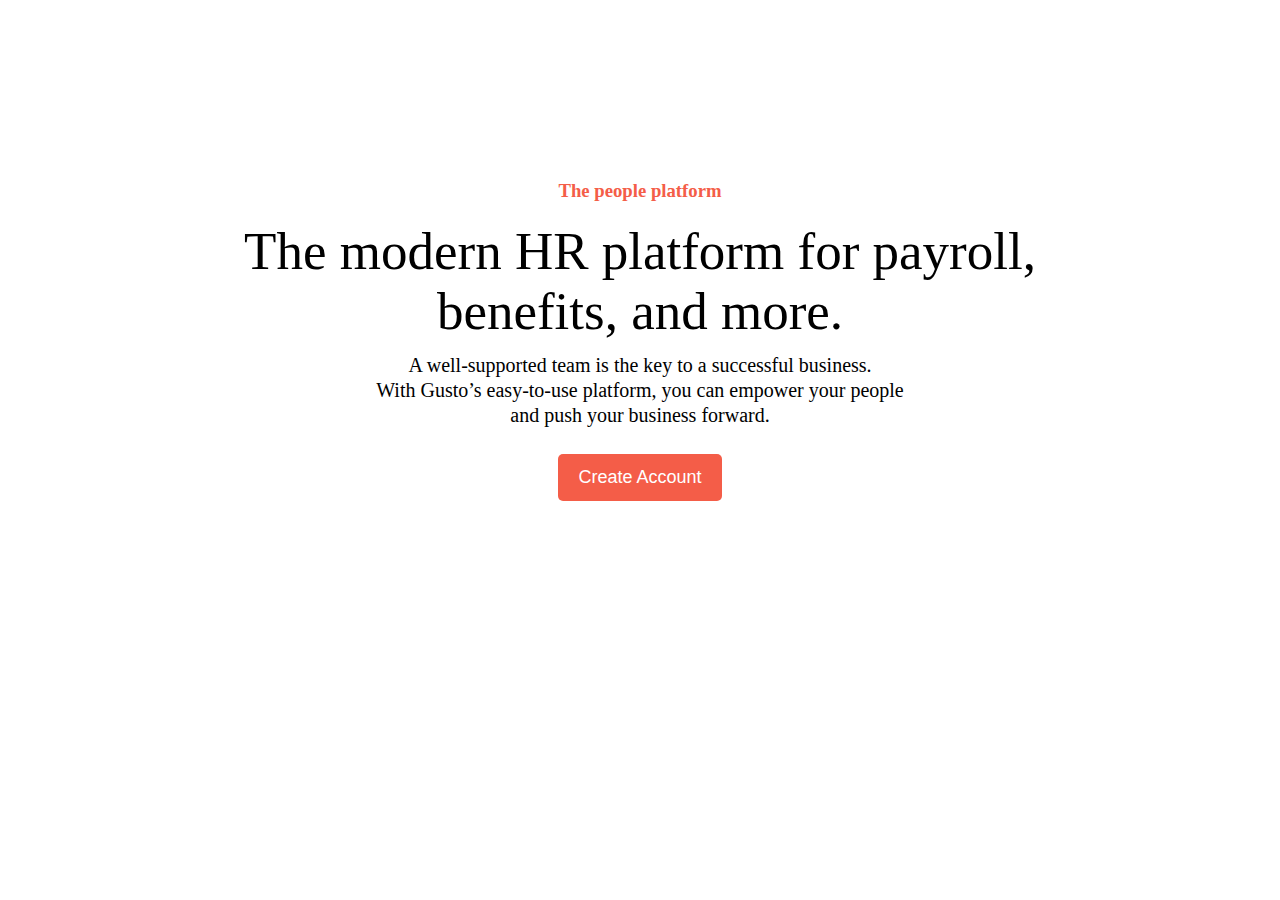
==== home.html @ 1cceca12 "Merge pull request #9 from kartikmickey/day_2" ====
<!DOCTYPE html>
<html lang="en">
<head>
    <meta charset="UTF-8">
    <meta http-equiv="X-UA-Compatible" content="IE=edge">
    <meta name="viewport" content="width=device-width, initial-scale=1.0">
    <title>Document</title>
    <link rel="stylesheet" href="home.css">
</head>
<body>
    <div id="firstpart">
        <h3>The people platform</h3>
        <p>The modern HR platform for payroll, <br> benefits, and more.</p>
        <p>
            A well-supported team is the key to a successful business.<br>
 With Gusto’s easy-to-use platform, you can empower your people<br>
and push your business forward.
        </p>
        <button>Create Account</button>
    </div>
</body>
</html>
---- home.css ----
#firstpart {
    background-image: url("https://prod.gusto-assets.com/wp-content/uploads/Hero_Desktop-LG%402x.png");
    background-position: left bottom;
    background-size: cover;
    background-repeat: no-repeat;
    margin-top: 180px;
    width: 100%;
    height: 450px;
    text-align: center;
  }
  #firstpart>:nth-child(1){
    color: #f45d48 ;
    font-weight: 900;
  }
  #firstpart>:nth-child(2){
    font-size: 53px;
    font-weight: 500;
    margin-top: 1%;
    margin-bottom: 1%;
  }
  #firstpart>:nth-child(3){
    font-size: 20px;
    font-weight: 400;
    margin-top: 1%;
    margin-bottom: 2%;
    line-height: 25px;
  }
  #firstpart>:nth-child(4){
    background-color: #f45d48;
    border: none;
    border-radius: 5px;
    padding: 13px 20px;
    color: white;
    font-size: large;
  }
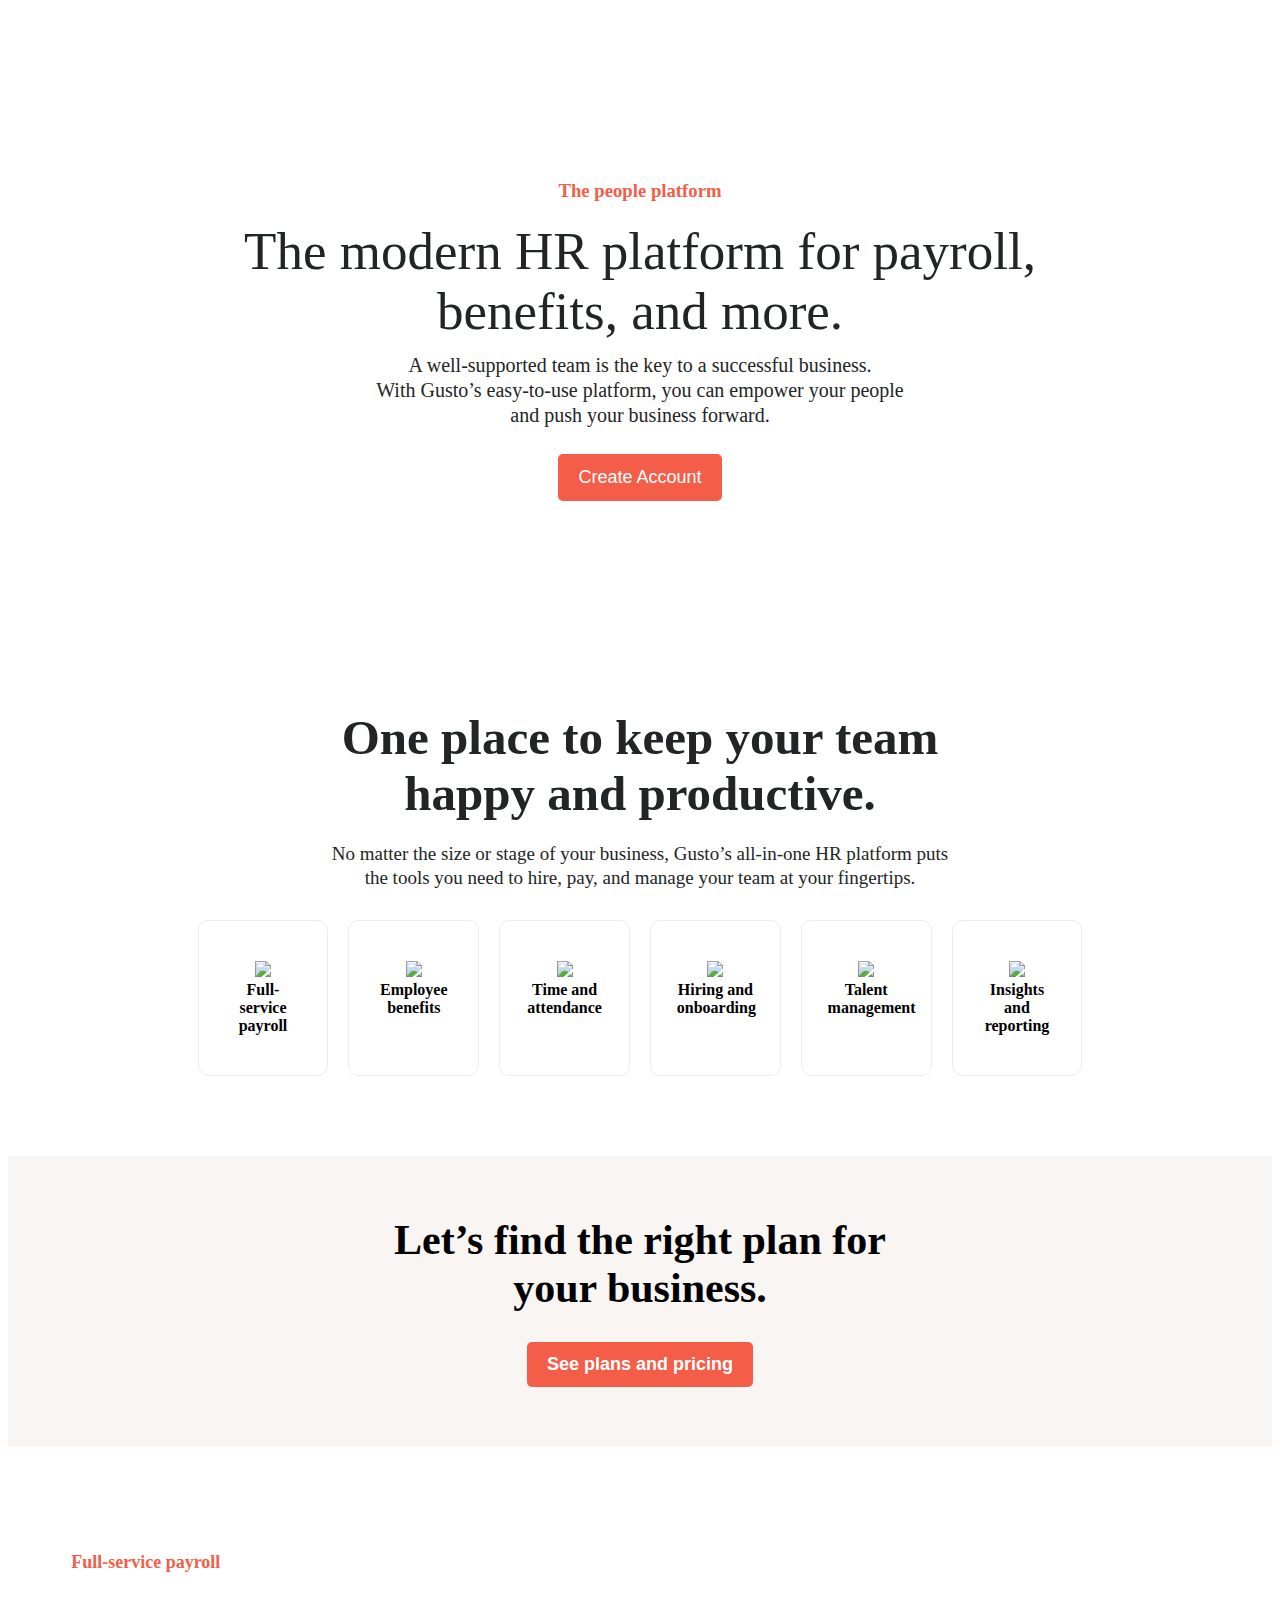
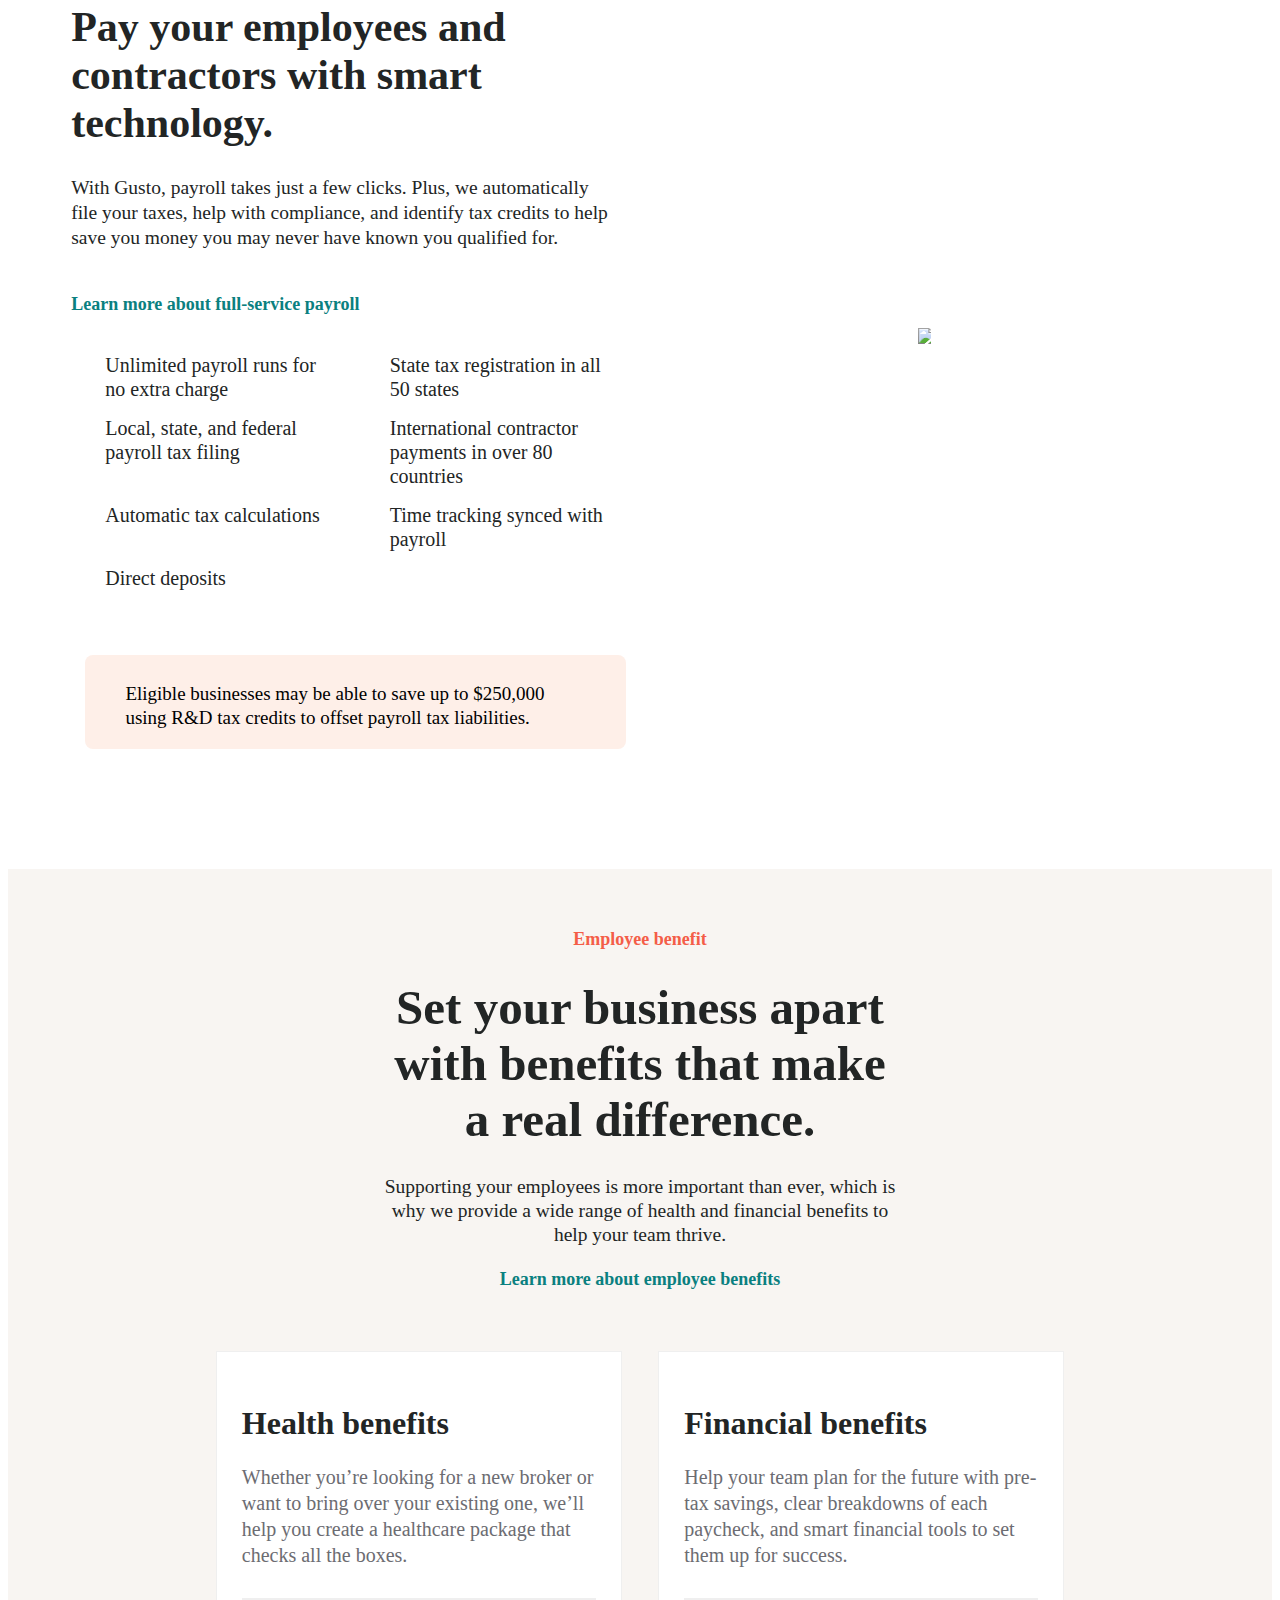
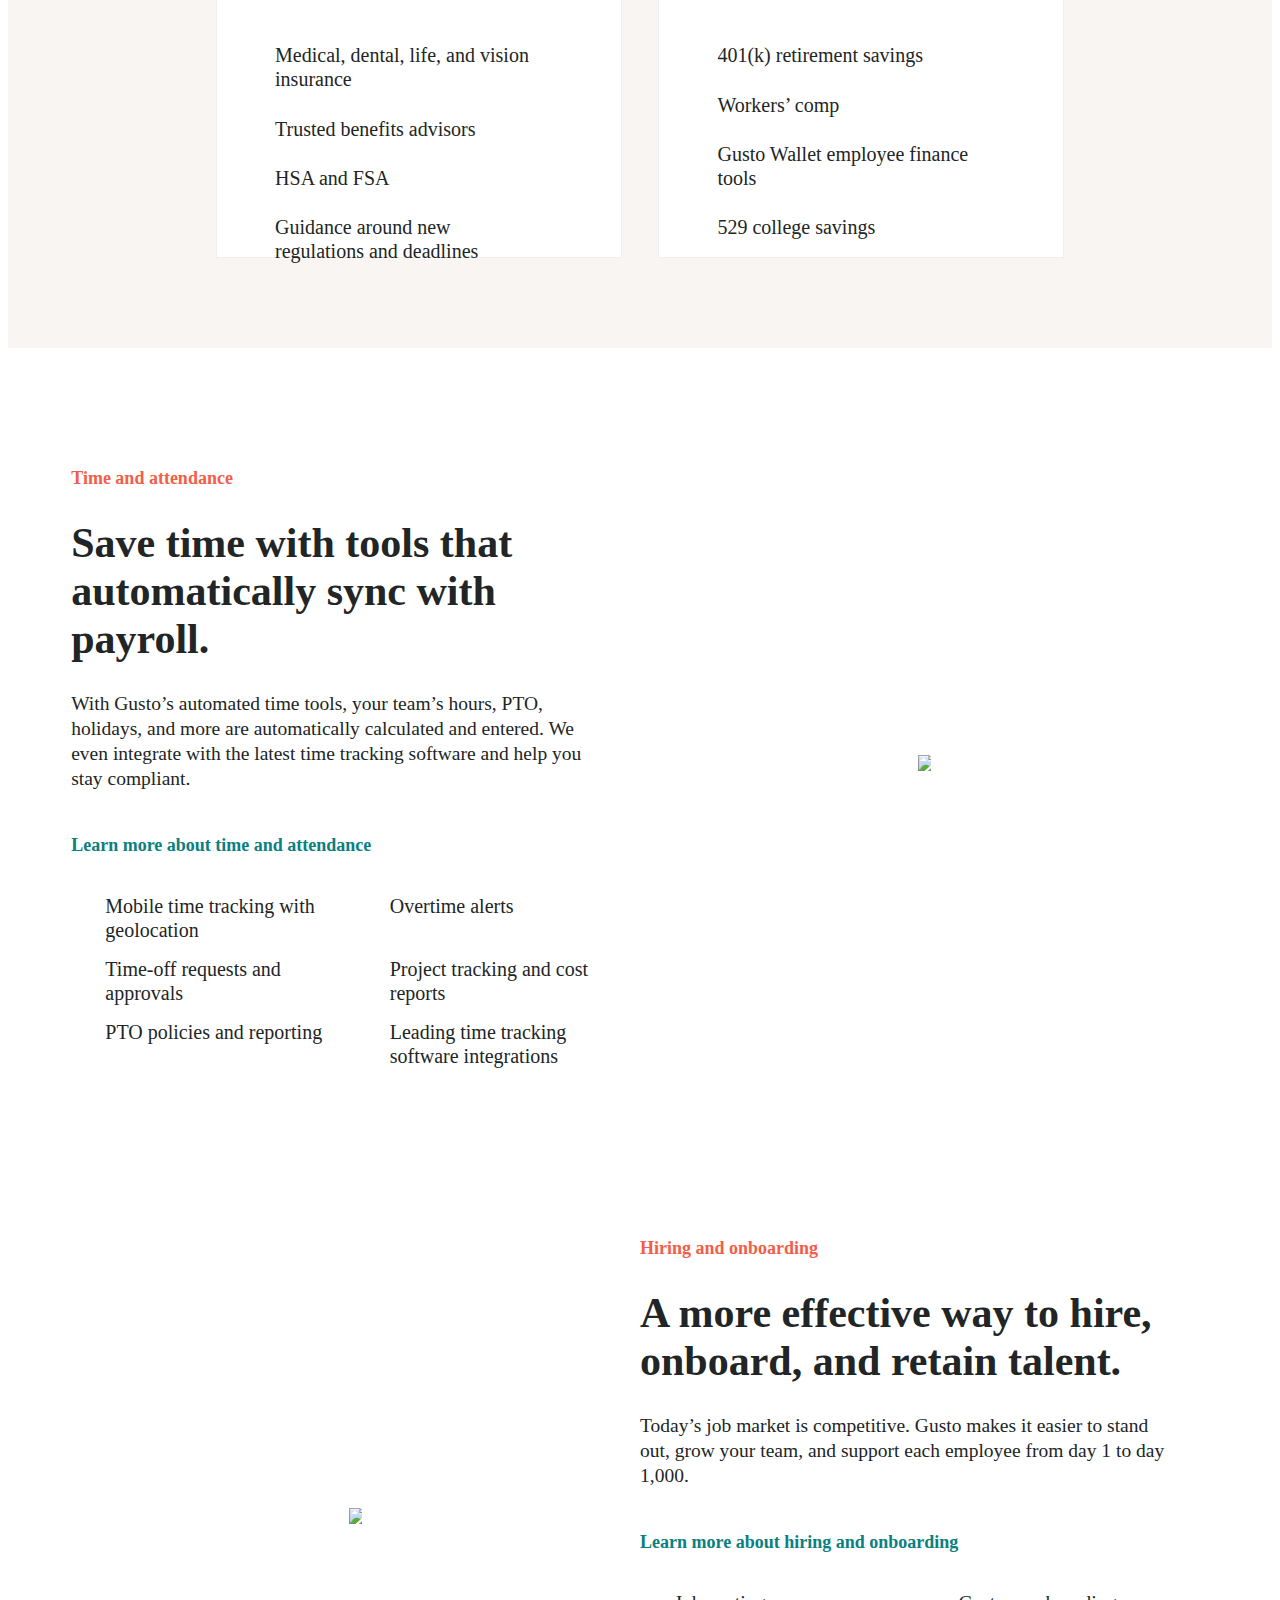
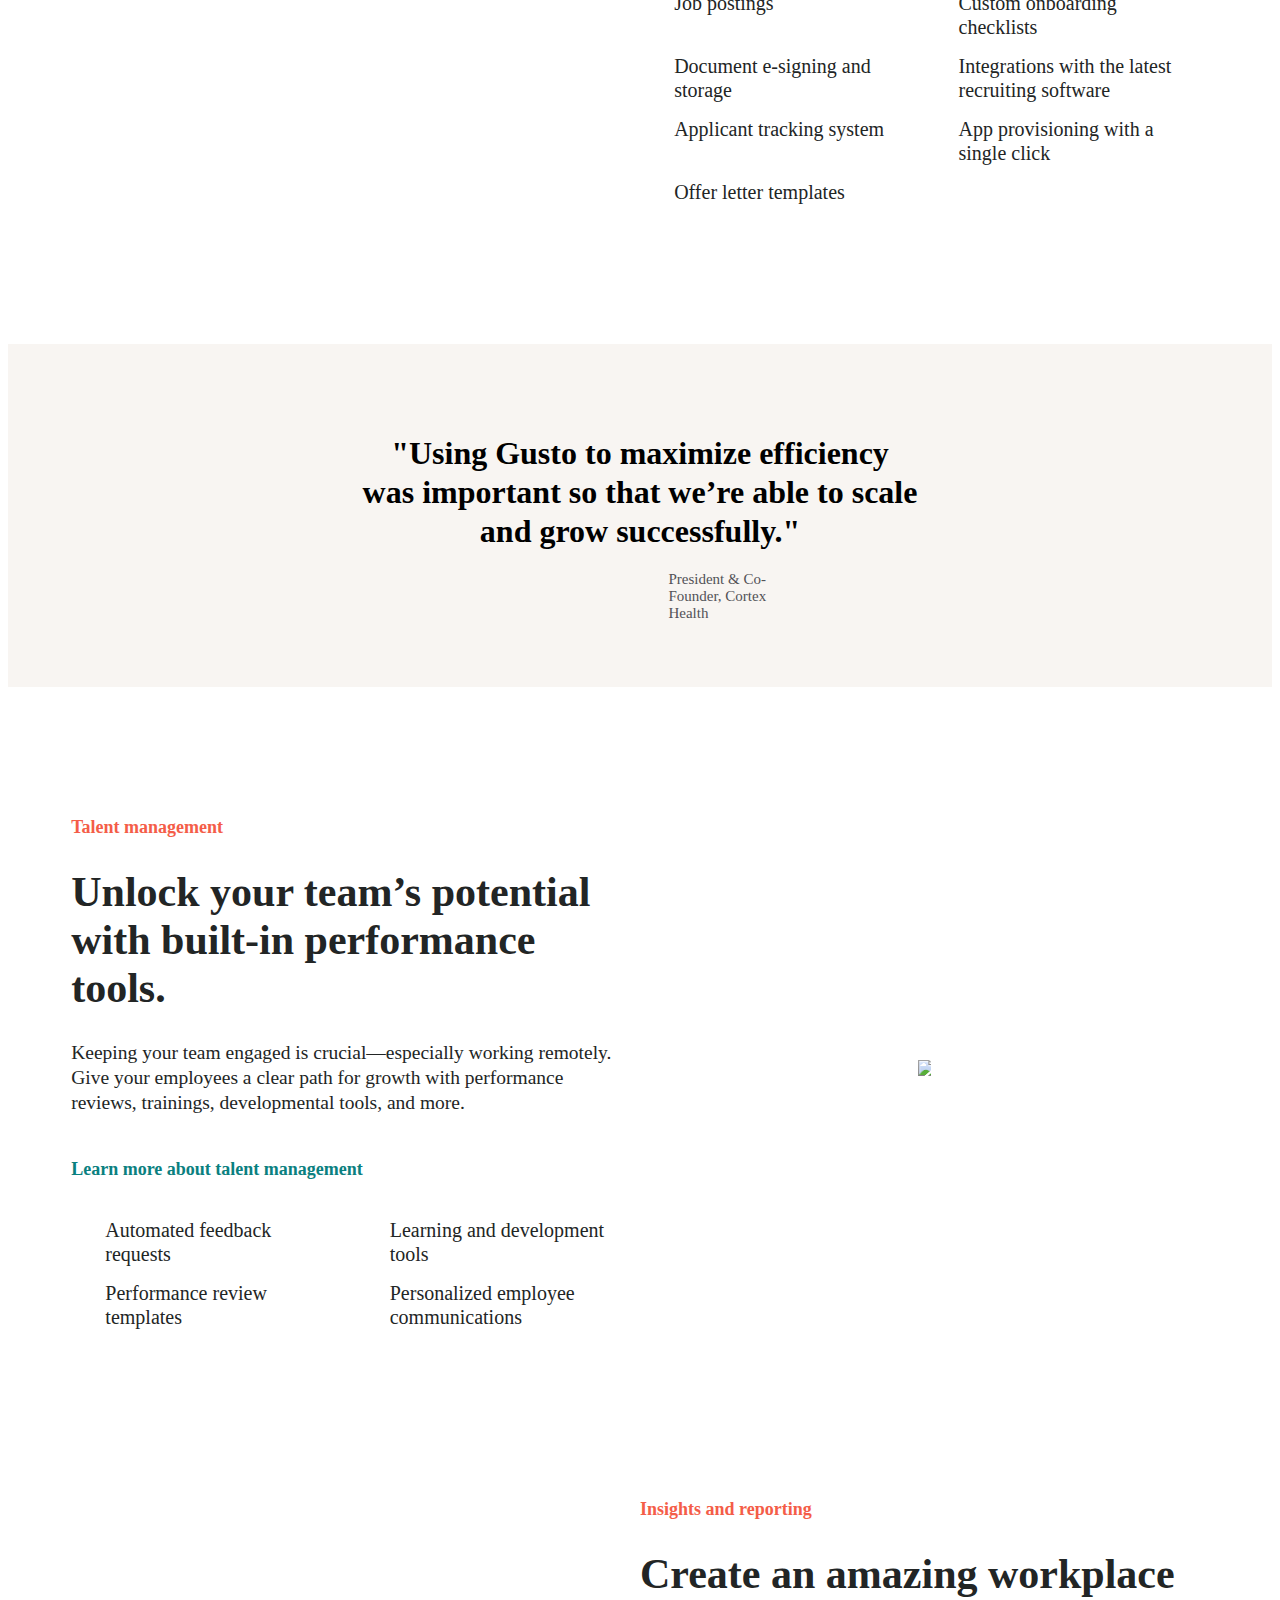
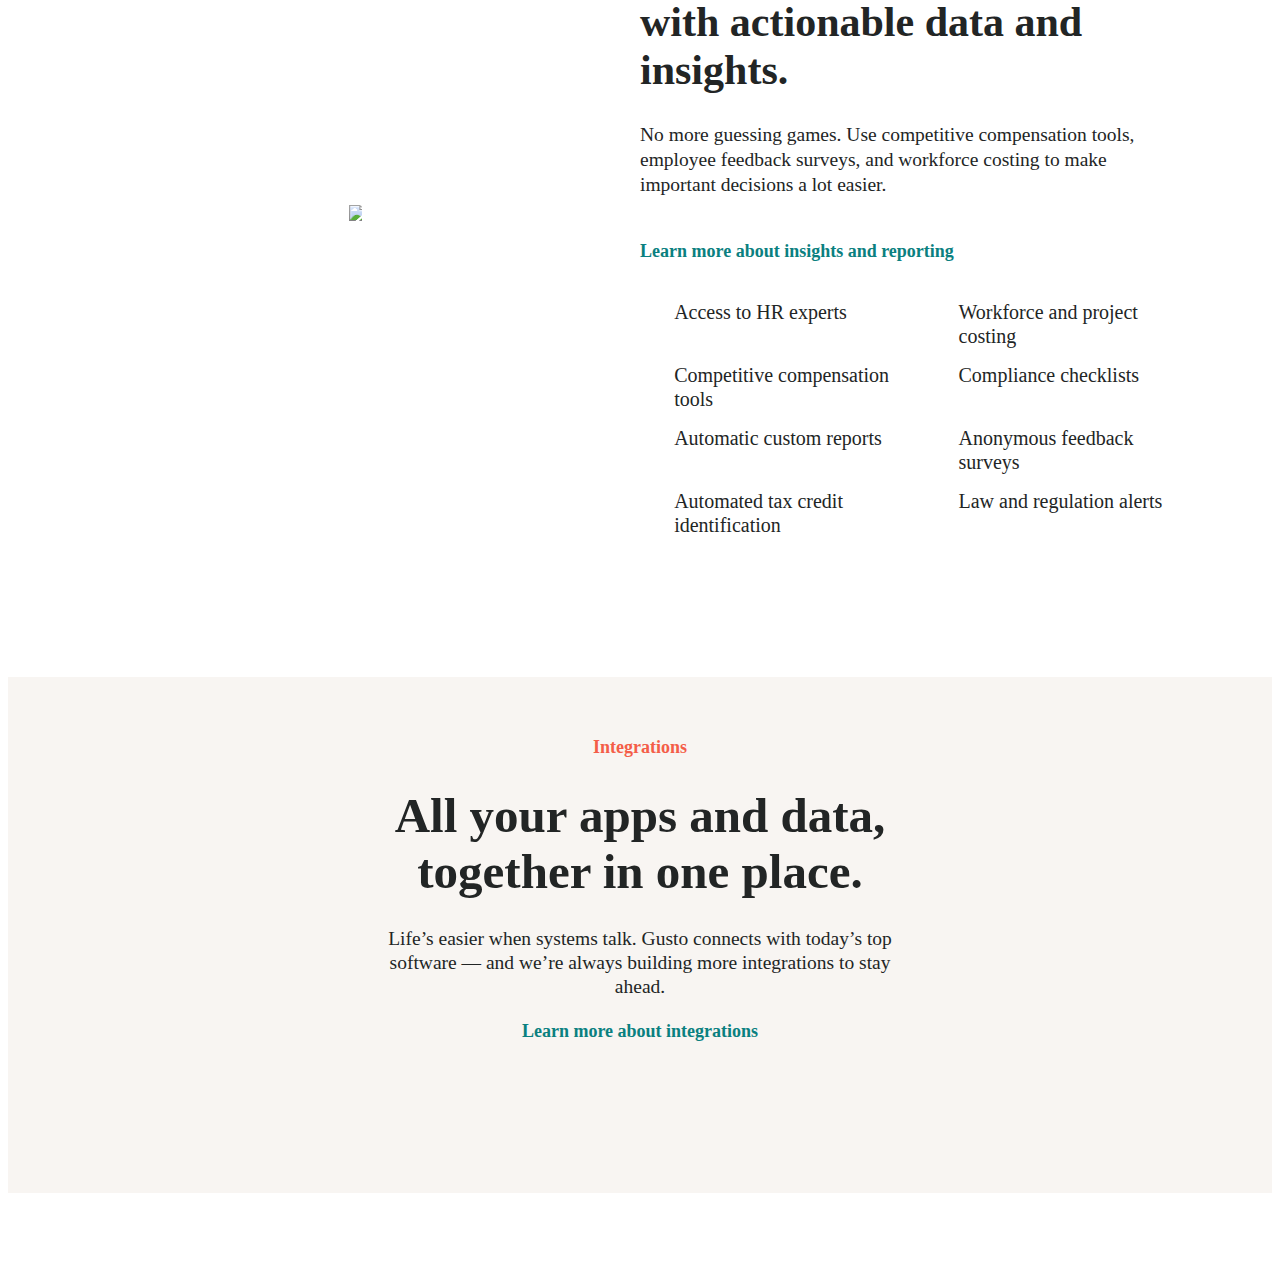
==== commit 7a83ce6c: "middle done" ====
--- a/home.html
+++ b/home.html
@@ -6,6 +6,7 @@
     <meta name="viewport" content="width=device-width, initial-scale=1.0">
     <title>Document</title>
     <link rel="stylesheet" href="home.css">
+    <link rel="stylesheet" href="https://cdnjs.cloudflare.com/ajax/libs/font-awesome/6.2.0/css/all.min.css" integrity="sha512-xh6O/CkQoPOWDdYTDqeRdPCVd1SpvCA9XXcUnZS2FmJNp1coAFzvtCN9BmamE+4aHK8yyUHUSCcJHgXloTyT2A==" crossorigin="anonymous" referrerpolicy="no-referrer" />
 </head>
 <body>
     <div id="firstpart">
@@ -18,5 +19,241 @@
         </p>
         <button>Create Account</button>
     </div>
+
+    <div id="secondpart">
+        <h1>One place to keep your team happy and productive.</h1>
+        <p>No matter the size or stage of your business, Gusto’s all-in-one
+             HR platform puts the tools you need to hire, pay, and manage
+             your team at your fingertips.</p>
+        <div>
+            <div>
+                <img src="https://prod.gusto-assets.com/wp-content/uploads/HROS_Payrolll.svg">
+                <p>Full-service payroll</p>
+            </div>
+            <div>
+                <img src="https://prod.gusto-assets.com/wp-content/uploads/HROS_Benefits.svg">
+                <p>Employee benefits</p>
+            </div>
+            <div>
+                 <img src="https://prod.gusto-assets.com/wp-content/uploads/HROS_TimeAndAttendance.svg">
+                <p>Time and attendance</p>
+            </div>
+            <div>
+                <img src="https://prod.gusto-assets.com/wp-content/uploads/HROS_HiringAndOnboarding.svg">
+                <p>Hiring and onboarding</p>
+            </div>
+            <div>
+                <img src="https://prod.gusto-assets.com/wp-content/uploads/HROS_TalentManagement.svg">
+                <p>Talent management</p>
+            </div>
+            <div>
+                <img src="https://prod.gusto-assets.com/wp-content/uploads/HROS_InsightsAndReporting.svg">
+                <p>Insights and reporting</p>
+            </div>
+        </div>
+    </div>
+
+    <div id="thirdpart">
+        <h1> Let’s find the right plan for your business.</h1>
+        <button>See plans and pricing</button>
+    </div>
+
+    <div id="fourthpart">
+        <div id="fourthfirst">
+            <h5>Full-service payroll</h5>
+            <h1>Pay your employees and contractors with smart technology.</h1>
+            <p id="gusto">
+                With Gusto, payroll takes just a few clicks. Plus, we automatically 
+                file your taxes, help with compliance, and identify tax credits to 
+                help save you money you may never have known you qualified for.
+            </p>
+            <h6>Learn more about full-service payroll</h6>
+           <div id="table">
+            <i class="fa-solid fa-check"></i> <p>Unlimited payroll runs for no extra charge</p>
+            <i class="fa-solid fa-check"></i> <p>State tax registration in all 50 states</p>
+            <i class="fa-solid fa-check"></i><p>Local, state, and federal payroll tax filing</p>
+            <i class="fa-solid fa-check"></i> <p>International contractor payments in over 80 countries</p>
+            <i class="fa-solid fa-check"></i> <p>Automatic tax calculations</p>
+            <i class="fa-solid fa-check"></i><p>Time tracking synced with payroll</p>
+            <i class="fa-solid fa-check"></i><p>Direct deposits</p>
+        </div>
+        <div id="image">
+                <img src="https://prod.gusto-assets.com/wp-content/uploads/illo-dollar.svg" alt="">
+                <p>Eligible businesses may be able to save up to
+                     $250,000 using R&D tax credits to offset
+                     payroll tax liabilities.</p>
+            </div>
+
+        </div>
+        <div id="fourthsecond"> 
+            <img id="side" src="https://prod.gusto-assets.com/wp-content/uploads/Full-service-payroll%402x.png">
+        </div>
+    </div>
+
+    <div id="fivethpart">
+        <h5>Employee benefit</h5>
+        <h1>Set your business apart with benefits that make a real difference.</h1>
+        <p id="supp">
+            Supporting your employees is more important than ever,
+             which is why we provide a wide range of health and 
+            financial benefits to help your team thrive.
+        </p>
+        <h6>Learn more about employee benefits</h6>
+        <div id="imgmobile">
+            <img src="https://prod.gusto-assets.com/wp-content/uploads/Employee_benefits%402x-2048x780.png" alt="">
+        </div>
+        <div id="imtable">
+            <div>
+                <h1>Health benefits</h1>
+                <p class="whet">Whether you’re looking for a new broker or want to bring over
+                     your existing one, we’ll help you create a healthcare package
+                     that checks all the boxes.</p>
+                     <hr>
+                <div class="table2">
+                    <i class="fa-solid fa-check"></i> <p>Medical, dental, life, and vision insurance</p>
+            <i class="fa-solid fa-check"></i> <p>Trusted benefits advisors</p>
+            <i class="fa-solid fa-check"></i><p>HSA and FSA</p>
+            <i class="fa-solid fa-check"></i> <p>Guidance around new regulations and deadlines</p>
+                </div>
+            </div>
+            <div>
+                <h1>Financial benefits</h1>
+                <p class="whet">Help your team plan for the future with pre-tax savings, clear
+                     breakdowns of each paycheck, and smart financial tools to set
+                     them up for success.</p>
+                     <hr>
+                <div class="table2">
+                    <i class="fa-solid fa-check"></i> <p>401(k) retirement savings</p>
+            <i class="fa-solid fa-check"></i> <p>Workers’ comp</p>
+            <i class="fa-solid fa-check"></i><p>Gusto Wallet employee finance tools</p>
+            <i class="fa-solid fa-check"></i> <p>529 college savings</p>
+                </div>
+            </div>
+        </div>
+    </div>
+
+    <div id="fourthpart">
+        <div id="fourthfirst">
+            <h5>Time and attendance</h5>
+            <h1>Save time with tools that automatically sync with payroll.</h1>
+            <p id="gusto">
+                With Gusto’s automated time tools, your team’s hours, PTO,
+                 holidays, and more are automatically calculated and entered.
+                  We even integrate with the latest time tracking software and
+                 help you stay compliant.
+            </p>
+            <h6>Learn more about time and attendance</h6>
+           <div id="table">
+            <i class="fa-solid fa-check"></i> <p>Mobile time tracking with geolocation</p>
+            <i class="fa-solid fa-check"></i> <p>Overtime alerts</p>
+            <i class="fa-solid fa-check"></i><p>Time-off requests and approvals</p>
+            <i class="fa-solid fa-check"></i> <p>Project tracking and
+                cost reports</p>
+            <i class="fa-solid fa-check"></i> <p>PTO policies and reporting</p>
+            <i class="fa-solid fa-check"></i><p>Leading time tracking software integrations</p>
+        </div>
+      </div>
+        <div id="fourthsecond"> 
+            <img id="side" src="https://prod.gusto-assets.com/wp-content/uploads/Time-and-attendance%402x.png">
+        </div>
+    </div>
+
+    <div id="sixthpart">
+        <div id="sixthsecond"> 
+            <img id="sidee" src="https://prod.gusto-assets.com/wp-content/uploads/Hiring-and-onboarding%402x.png">
+        </div>
+        <div id="sixthfirst">
+            <h5>Hiring and onboarding</h5>
+            <h1>A more effective way to hire, onboard, and retain talent.</h1>
+            <p id="gustoo">
+                Today’s job market is competitive. Gusto makes it easier to stand
+                 out, grow your team, and support each employee from day 1 to
+                 day 1,000.
+            </p>
+            <h6>Learn more about hiring and onboarding</h6>
+           <div id="tablee">
+            <i class="fa-solid fa-check"></i> <p>Job postings</p>
+            <i class="fa-solid fa-check"></i> <p>Custom onboarding checklists</p>
+            <i class="fa-solid fa-check"></i><p>Document e-signing and storage</p>
+            <i class="fa-solid fa-check"></i> <p>Integrations with the latest recruiting software</p>
+            <i class="fa-solid fa-check"></i> <p>Applicant tracking system</p>
+            <i class="fa-solid fa-check"></i><p>App provisioning with a single click</p>
+            <i class="fa-solid fa-check"></i><p>Offer letter templates</p>
+        </div>
+      </div>
+    </div>
+
+    <div id="seventhpart">
+        <h1>"Using Gusto to maximize efficiency was 
+            important so that we’re able to scale and grow 
+            successfully."</h1>
+            <div>
+                <img src="https://prod.gusto-assets.com/wp-content/uploads/Josh-Albrechtsen%402x.png" alt="">
+                <p>President & Co-Founder,
+                    Cortex Health</p>
+            </div>
+    </div>
+
+    <div id="fourthpart">
+        <div id="fourthfirst">
+            <h5>Talent management</h5>
+            <h1>Unlock your team’s potential with built-in performance tools.</h1>
+            <p id="gusto">
+                Keeping your team engaged is crucial—especially working
+                 remotely. Give your employees a clear path for growth with 
+                 performance reviews, trainings, developmental tools, and more.
+            </p>
+            <h6>Learn more about talent management</h6>
+           <div id="table">
+            <i class="fa-solid fa-check"></i> <p>Automated feedback requests</p>
+            <i class="fa-solid fa-check"></i> <p>Learning and development tools</p>
+            <i class="fa-solid fa-check"></i><p>Performance review templates</p>
+            <i class="fa-solid fa-check"></i> <p>Personalized employee communications</p>
+           </div>
+      </div>
+        <div id="fourthsecond"> 
+            <img id="side" src="https://prod.gusto-assets.com/wp-content/uploads/Talent-management%402x.png">
+        </div>
+    </div>
+
+    <div id="sixthpart">
+        <div id="sixthsecond"> 
+            <img id="sidee" src="https://prod.gusto-assets.com/wp-content/uploads/Insights-and-reporting%402x.png">
+        </div>
+        <div id="sixthfirst">
+            <h5>Insights and reporting</h5>
+            <h1>Create an amazing workplace with actionable data and insights.</h1>
+            <p id="gustoo">
+                No more guessing games. Use competitive compensation tools,
+                 employee feedback surveys, and workforce costing to make
+                 important decisions a lot easier.
+            </p>
+            <h6>Learn more about insights and reporting</h6>
+           <div id="tablee">
+            <i class="fa-solid fa-check"></i> <p>Access to HR experts</p>
+            <i class="fa-solid fa-check"></i> <p>Workforce and project costing</p>
+            <i class="fa-solid fa-check"></i><p>Competitive compensation tools</p>
+            <i class="fa-solid fa-check"></i> <p>Compliance checklists</p>
+            <i class="fa-solid fa-check"></i> <p>Automatic custom reports</p>
+            <i class="fa-solid fa-check"></i><p>Anonymous feedback surveys</p>
+            <i class="fa-solid fa-check"></i><p>Automated tax credit identification</p>
+            <i class="fa-solid fa-check"></i> <p>Law and regulation alerts</p>
+        </div>
+      </div>
+    </div>
+
+    <div id="fivethpart">
+        <h5>Integrations</h5>
+        <h1>All your apps and data, together in one place.</h1>
+        <p id="supp">
+            Life’s easier when systems talk. Gusto connects with today’s
+             top software — and we’re always building more 
+            integrations to stay ahead.
+        </p>
+        <h6> Learn more about integrations</h6>
+        <div id="imgmobile">
+            <img src="https://prod.gusto-assets.com/wp-content/uploads/Integrations%402x-2048x780.png" alt="">
+        </div>
+    </div>
 </body>
 </html>--- a/home.css
+++ b/home.css
@@ -17,6 +17,8 @@
     font-weight: 500;
     margin-top: 1%;
     margin-bottom: 1%;
+    color:
+RGB(34, 37, 37)
   }
   #firstpart>:nth-child(3){
     font-size: 20px;
@@ -24,6 +26,8 @@
     margin-top: 1%;
     margin-bottom: 2%;
     line-height: 25px;
+    color:
+RGB(34, 37, 37)
   }
   #firstpart>:nth-child(4){
     background-color: #f45d48;
@@ -33,3 +37,484 @@
     color: white;
     font-size: large;
   }
+
+  @media all and (max-width: 764px){
+    #firstpart {
+        background-image: none;
+        margin-top: 100px;
+        width: 100%;
+        height: auto;
+        text-align: center;
+      }
+      #firstpart>:nth-child(2){
+        font-size: 42px;
+        font-weight: bold;
+      }
+      #firstpart>:nth-child(2){
+            width: 80%;
+            margin: auto;
+      }
+  }
+
+  #secondpart{
+        width: 100%;
+        margin-bottom: 80px;
+        margin-top: 80px;
+       text-align: center;
+  }
+  #secondpart>h1{
+    width: 50%;
+    margin: auto;
+    font-size: 49px;
+    line-height: 56px;
+    font-weight: 700;
+    color: RGB(34, 37, 37);
+    }
+#secondpart>:nth-child(2){
+    font-size: 19px;
+    color: RGB(34, 37, 37);
+    line-height: 24px;
+    font-weight: 300;
+    width: 50%;
+    margin: auto;
+    margin-top: 20px;
+}
+#secondpart>:nth-child(3){
+    width: 70%;
+    margin: auto;
+    display: grid;
+    grid-template-columns: repeat(6, 1fr);
+    gap: 20px;
+}
+#secondpart>:nth-child(3)>div{
+ border-radius: 10px;
+ border: 1px solid #ededed;
+ margin-top: 30px;
+ font-weight: bold;
+}
+#secondpart>:nth-child(3)>div:hover{
+    box-shadow: rgba(0, 0, 0, 0.1) 0px 10px 15px -3px, rgba(0, 0, 0, 0.05) 0px 4px 6px -2px;
+    color: RGB(43, 171, 173) ;
+    cursor: pointer;
+}
+#secondpart>:nth-child(3)>div>img{
+ width: 40%;
+ margin-top: 40px;
+ margin-bottom: 0;
+}
+#secondpart>:nth-child(3)>div>p{
+    width: 60%;
+    font-size: 16px;
+    margin: auto;
+    margin-top: 0px;
+    margin-bottom: 40px;
+}
+#secondpart>:nth-child(3)>div>p:hover{
+    text-decoration: underline;
+}
+
+  @media all and (max-width: 764px){
+    #secondpart{
+        width: 100%;
+        height: auto;
+  }
+  #secondpart>h1{
+    width: 80%;
+    font-size: 32px;
+    line-height: 39px;
+    }
+    #secondpart>:nth-child(2){
+        width: 80%;
+    }
+    #secondpart>:nth-child(3){
+        width: 80%;
+        grid-template-columns: repeat(3, 1fr);
+    }
+}
+
+#thirdpart{
+    width: 100%;
+    background-color: #f8f5f2;
+    text-align: center;
+    padding-top: 60px;
+    margin-bottom: 75px;
+}
+#thirdpart>h1{
+    width: 40%;
+    margin: auto;
+    font-size: 42px;
+    line-height: 48px;
+}
+#thirdpart>button{
+    margin-top: 30px;
+    background-color: #f45d48;
+    color: white;
+    padding: 12px 20px;
+    border: none;
+    font-weight: bold;
+    font-size: large;
+    border-radius: 5px;
+    margin-bottom: 60px;
+}
+#thirdpart>button:hover{
+    background-color: #f0503b;
+    cursor: pointer;
+}
+@media all and (max-width: 764px){
+    #thirdpart>h1{
+        width: 70%;
+        font-size: 29px;
+        line-height: 36px;
+    }
+    #thirdpart>button{
+        padding: 12px 137px;
+    }
+}
+  
+#fourthpart{
+    width: 90%;
+    margin: auto;
+    display: grid;
+    margin-bottom: 120px;
+    grid-template-columns: repeat(2, 1fr);
+}
+
+#fourthpart>#fourthsecond{
+    display: grid;
+    align-items: center;
+    justify-content: center;
+}
+#fourthpart>div>#side{
+    width: 80%;
+    margin: auto;
+
+}
+#fourthfirst>h5{
+ color: #f45d48;
+ font-size: 18px;
+ font-weight: 600;
+ text-align: left;
+}
+#fourthfirst>h1{
+    width: 95%;
+    color:#222525;
+    font-size: 42px;
+    line-height: 48px;
+    font-weight: 700;
+
+}
+#fourthfirst>#gusto{
+    color:#222525;
+    font-size: 19.5px;
+    line-height: 25px;
+    font-weight: 500;
+    width: 95%;
+}
+#fourthfirst>h6{
+    font-size: 18px;
+    line-height: 24px;
+    color: #0a8080;
+}
+#fourthfirst>h6:hover{
+    color: #26bdbd;
+    text-decoration: underline;
+}
+#fourthfirst>#table{
+    display: grid;
+    grid-template-columns: 6% 44% 6% 44%;
+}
+#fourthfirst>#table p{
+    font-size: 20px;
+    line-height: 24px;
+    color:#222525;
+    margin-top: -2%;
+    width: 90%;
+
+}
+.fa-solid{
+    margin-left: 10%;
+    color: #39b0b2;
+    font-size: 21px;
+    font-weight: bold;
+}
+#image{
+    display: flex;
+    background-color: #feefe8;
+    width: 95%;
+    margin: auto;
+    border-radius: 8px;
+    margin-top: 45px;
+}
+#image>img{
+   margin: 10px 20px;
+}
+#image>p{
+    margin-right: 40px;
+    line-height: 24px;
+    font-size: 19px;
+    margin-top: 27px;
+}
+
+@media all and (max-width: 764px){
+    #fourthpart{
+        grid-template-columns: repeat(1, 1fr);
+        gap: 35px;
+        margin-left: 10%;
+    }
+    #fourthfirst>h1{
+        font-size: 29px;
+        line-height: 36px; 
+    }
+    #fourthfirst>#table{
+        grid-template-columns: 6% 94% ;
+        gap: 12px 2px;
+    }
+    #image{
+        width: 90%;
+        margin-right: 10%;
+ }
+#fourthpart>div>#side{
+    width: 90%;
+    margin-right: 10%;
+
+}   
+}
+#fivethpart{
+    width: 100%;
+    background-color: #f8f5f2;
+    text-align: center;
+    padding-top: 30px;
+    padding-bottom: 90px;
+    margin-bottom: 90px;
+}
+#fivethpart>h5{
+    color: #f45d48;
+    font-size: 18px;
+    font-weight: 600;
+   }
+   #fivethpart>h1{
+    color: #222525;
+    font-size:49px;
+    line-height:56px;
+    width: 40%;
+    margin: auto;
+    font-weight: 700;
+   }
+   #fivethpart>#supp{
+    font-size: 19.5px;
+    color: #222525;
+    width: 42%;
+    margin: auto;
+    line-height: 24px;
+    margin-top: 27px;
+   }
+#fivethpart>h6{
+    font-size: 18px;
+    line-height: 24px;
+    color: #0a8080;
+    margin-top: 20px;
+}
+#fivethpart>h6:hover{
+    color: #26bdbd;
+    text-decoration: underline;
+}
+#fivethpart>#imgmobile{
+    width: 70%;
+    margin: auto;
+}
+#fivethpart>#imgmobile>img{
+    width: 100%;
+}
+#imtable{
+    width: 70%;
+    margin: auto;
+    display: flex;
+    text-align: left;
+}
+#imtable>div{
+    border: 1.7px solid #efefef;
+    height: 475px;
+    width: 40%;
+    margin: auto;
+    background-color: white;
+    padding-top: 30px;
+    padding-left: 25px;
+    padding-right: 25px;
+}
+#imtable>div>h1{
+    font-size: 32px;
+    line-height: 39px;
+    color: #222525;
+}
+#imtable>div>.whet{
+    font-size: 20px;
+    line-height: 26px;
+    Color: #6c6c72;
+}
+hr{
+    border: 1px solid #efefef;
+    background-color: #efefef;
+    margin-top: 30px;
+}
+#fivethpart>#imtable>div>.table2{
+    display: grid;
+    grid-template-columns: 6% 94%;
+    gap: 12px 2px;
+    margin-top: 50px;
+}
+#fivethpart>#imtable>div>.table2 p{
+    font-size: 20px;
+    line-height: 24px;
+    color:#222525;
+    margin-top: -2%;
+    margin-left: 10px;
+    width: 80%;
+}
+
+@media all and (max-width: 764px){
+       #fivethpart>h1{
+        font-size:32px;
+        line-height:39px;
+        width: 73%;
+       }
+       #fivethpart>#supp{
+        width: 73%;
+       }
+    #fivethpart>#imgmobile{
+        width: 80%;
+        margin: auto;
+        margin-bottom: 150px;
+    }
+    #imtable{
+        width: 90%;
+        flex-direction: column;
+    }
+    #imtable>div{
+        width: 80%;
+        height: auto;
+        margin-bottom: 40px;
+    }
+    #fivethpart>#imtable>div>.table2 p{
+        width: 100%;
+    }
+    
+}
+
+#sixthpart{
+    width: 90%;
+    margin: auto;
+    display: grid;
+    margin-bottom: 120px;
+    grid-template-columns: repeat(2, 1fr);
+}
+
+#sixthpart>#sixthsecond{
+    display: grid;
+    align-items: center;
+    justify-content: center;
+}
+#sixthpart>div>#sidee{
+    width: 80%;
+    margin: auto;
+
+}
+#sixthfirst>h5{
+ color: #f45d48;
+ font-size: 18px;
+ font-weight: 600;
+ text-align: left;
+}
+#sixthfirst>h1{
+    width: 95%;
+    color:#222525;
+    font-size: 42px;
+    line-height: 48px;
+    font-weight: 700;
+
+}
+#sixthfirst>#gustoo{
+    color:#222525;
+    font-size: 19.5px;
+    line-height: 25px;
+    font-weight: 500;
+    width: 95%;
+}
+#sixthfirst>h6{
+    font-size: 18px;
+    line-height: 24px;
+    color: #0a8080;
+}
+#sixthfirst>h6:hover{
+    color: #26bdbd;
+    text-decoration: underline;
+}
+#sixthfirst>#tablee{
+    display: grid;
+    grid-template-columns: 6% 44% 6% 44%;
+}
+#sixthfirst>#tablee p{
+    font-size: 20px;
+    line-height: 24px;
+    color:#222525;
+    margin-top: -2%;
+    width: 90%;
+
+}
+.fa-solid{
+    margin-left: 10%;
+    color: #39b0b2;
+    font-size: 21px;
+    font-weight: bold;
+}
+@media all and (max-width: 764px){
+    #sixthpart{
+        grid-template-columns: repeat(1, 1fr);
+        gap: 35px;
+        margin-left: 10%;
+    }
+    #sixthfirst>h1{
+        font-size: 29px;
+        line-height: 36px; 
+    }
+    #sixthfirst>#tablee{
+        grid-template-columns: 6% 94% ;
+        gap: 12px 2px;
+    }
+#sixthpart>div>#sidee{
+    width: 90%;
+    margin-right: 10%;
+
+}   
+}
+
+#seventhpart{
+    background-color: #f8f5f2;
+    width: 100%;
+    padding-top: 90px;
+    padding-bottom: 65px;
+    margin-bottom: 100px;
+}
+#seventhpart>h1{
+    width: 44%;
+    text-align: center;
+    margin: auto;
+    font-size: 32px;
+    line-height: 39px;
+}
+#seventhpart>div{
+    display: flex;
+    width: 30%;
+    margin: auto;
+    margin-top: 20px;
+}
+#seventhpart>div>img{
+    width: 50%;
+}
+#seventhpart>div>p{
+    margin: auto;
+    width: 35%;
+    color:#525257;
+    line-height: 16.9px;
+    font-size: 15px;
+    text-align: left;
+}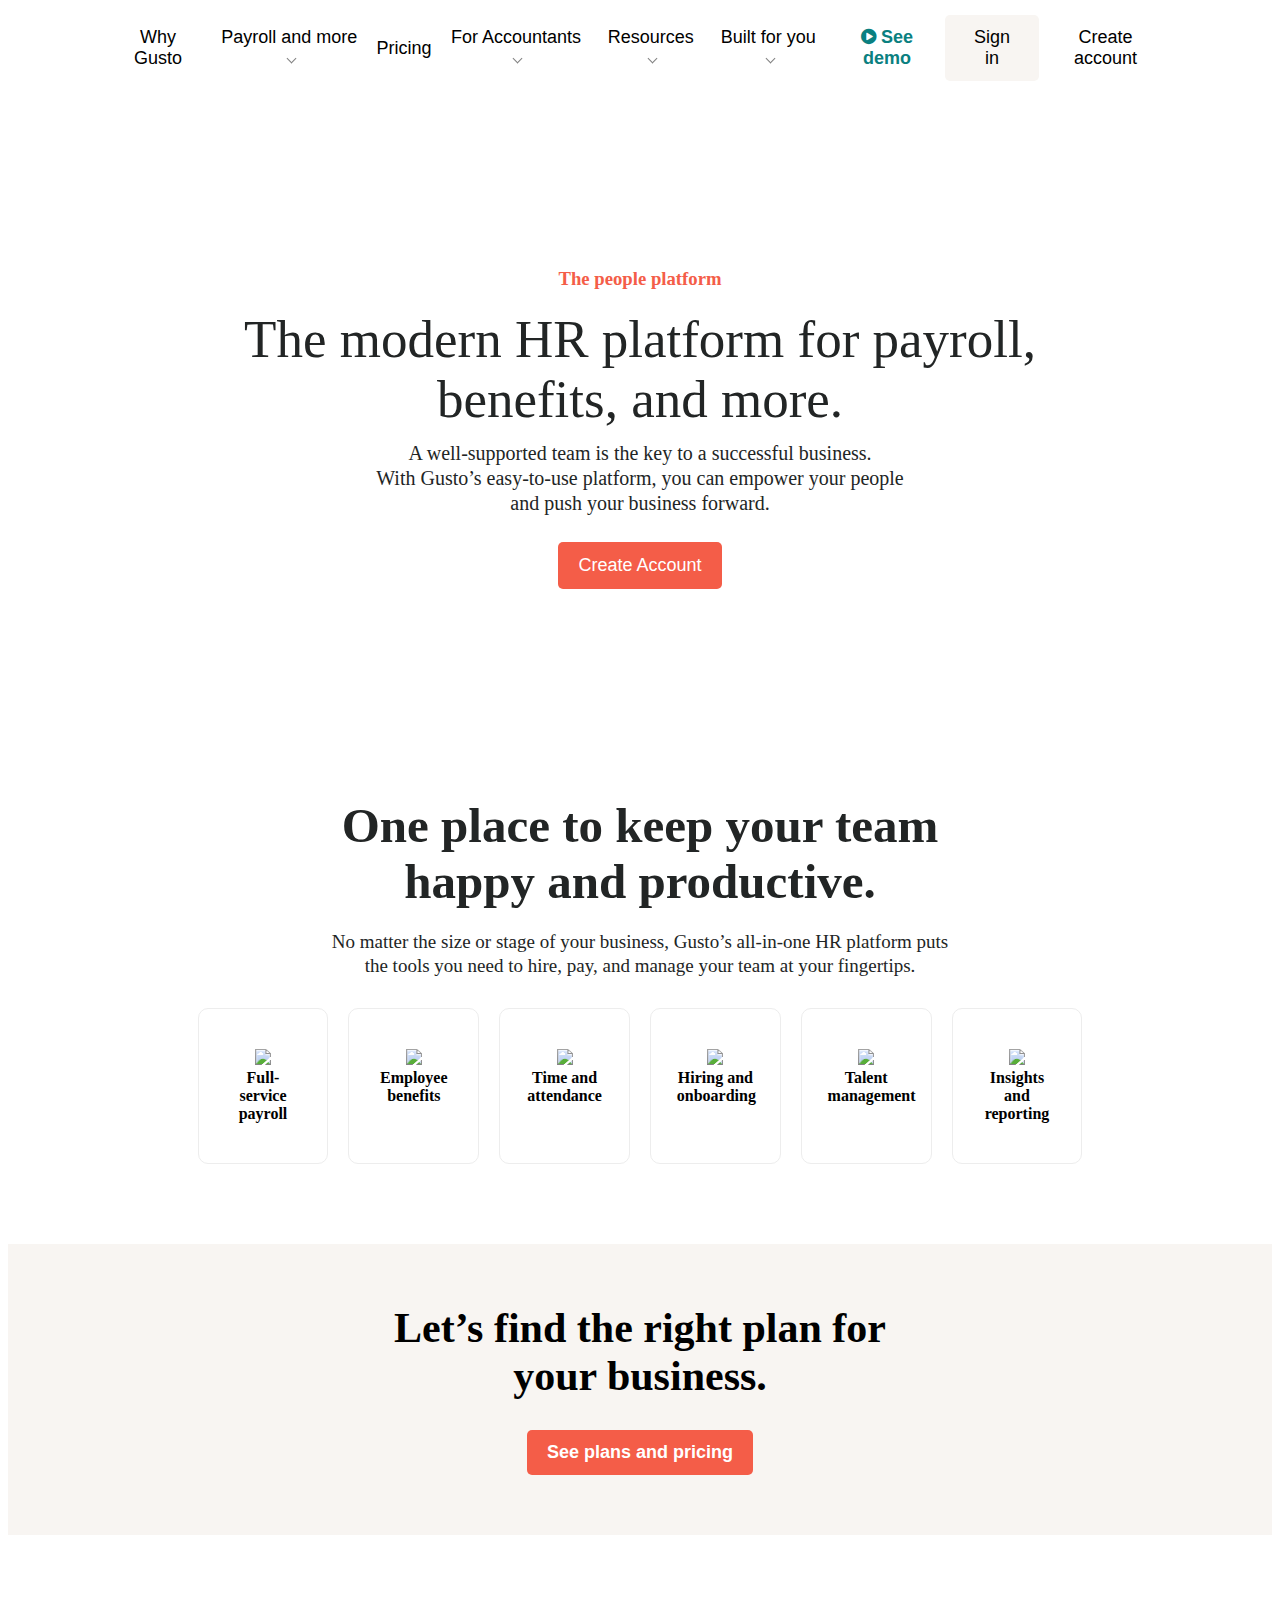
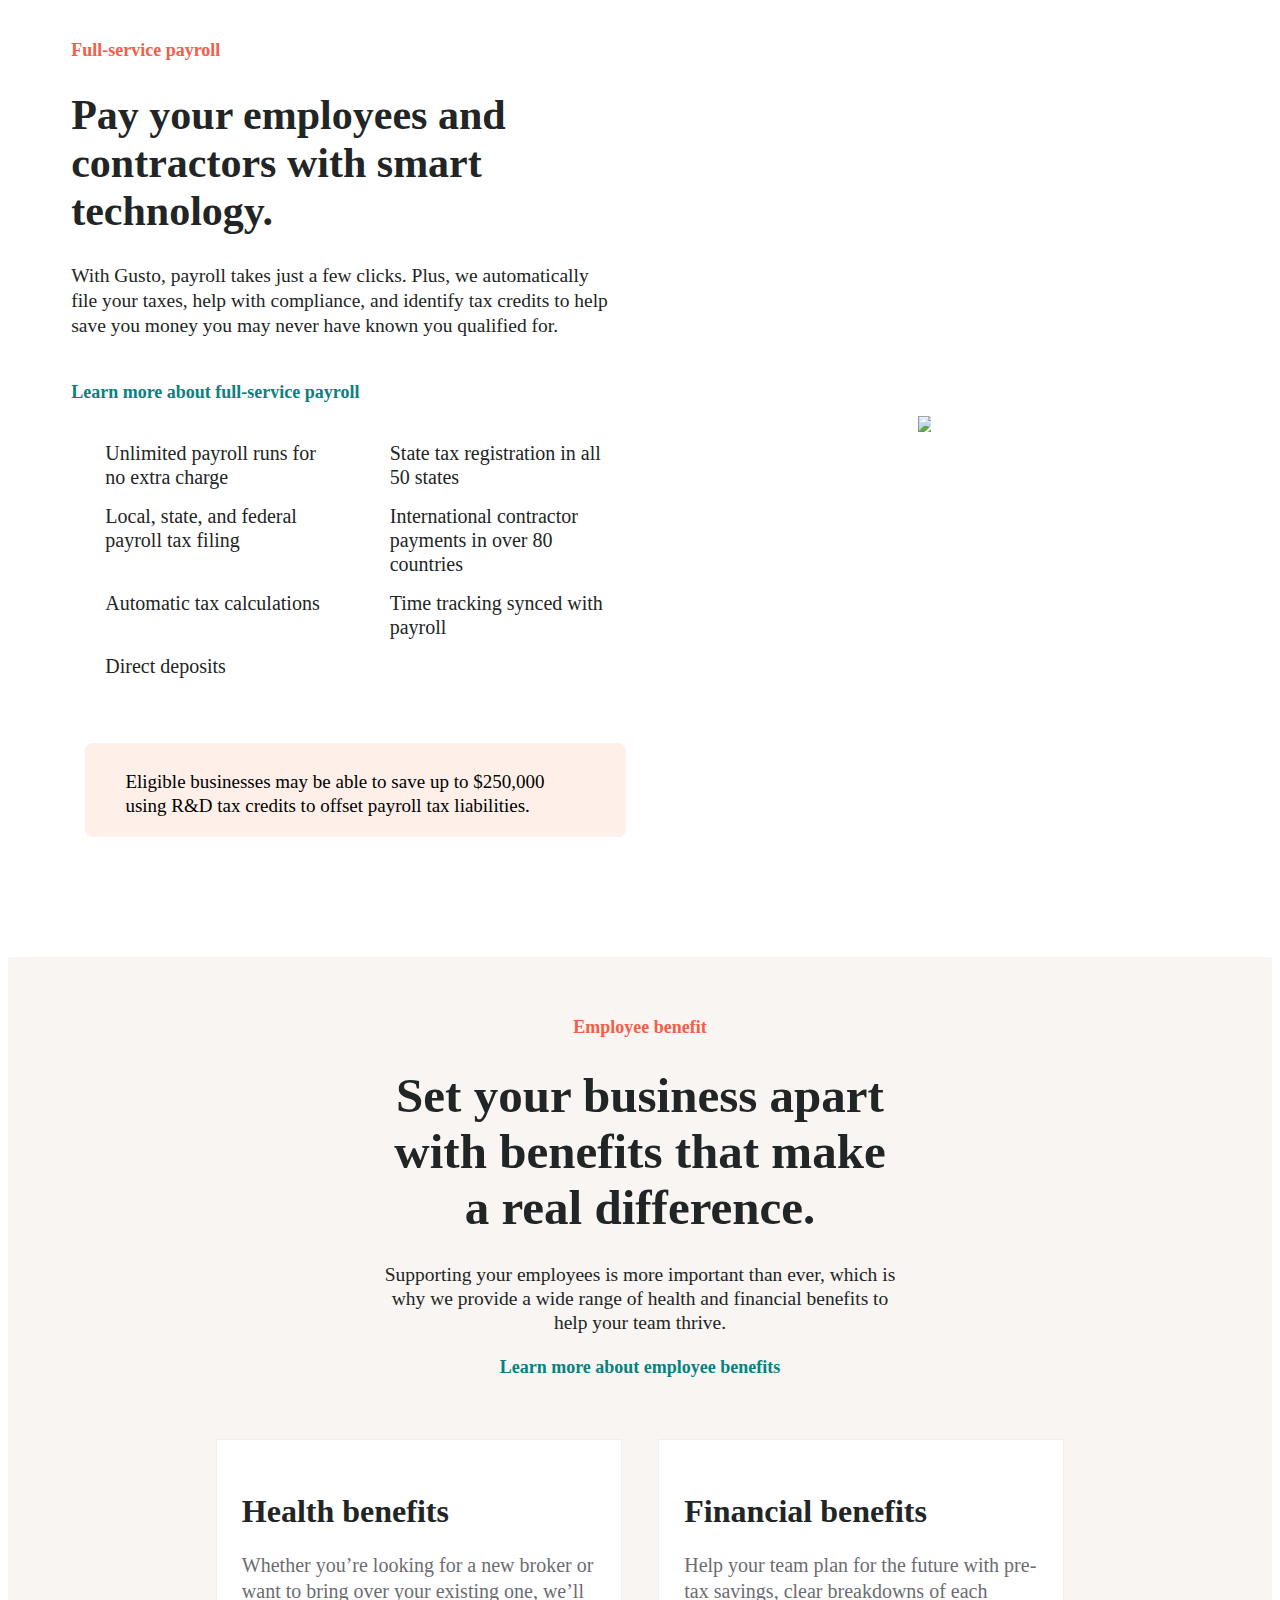
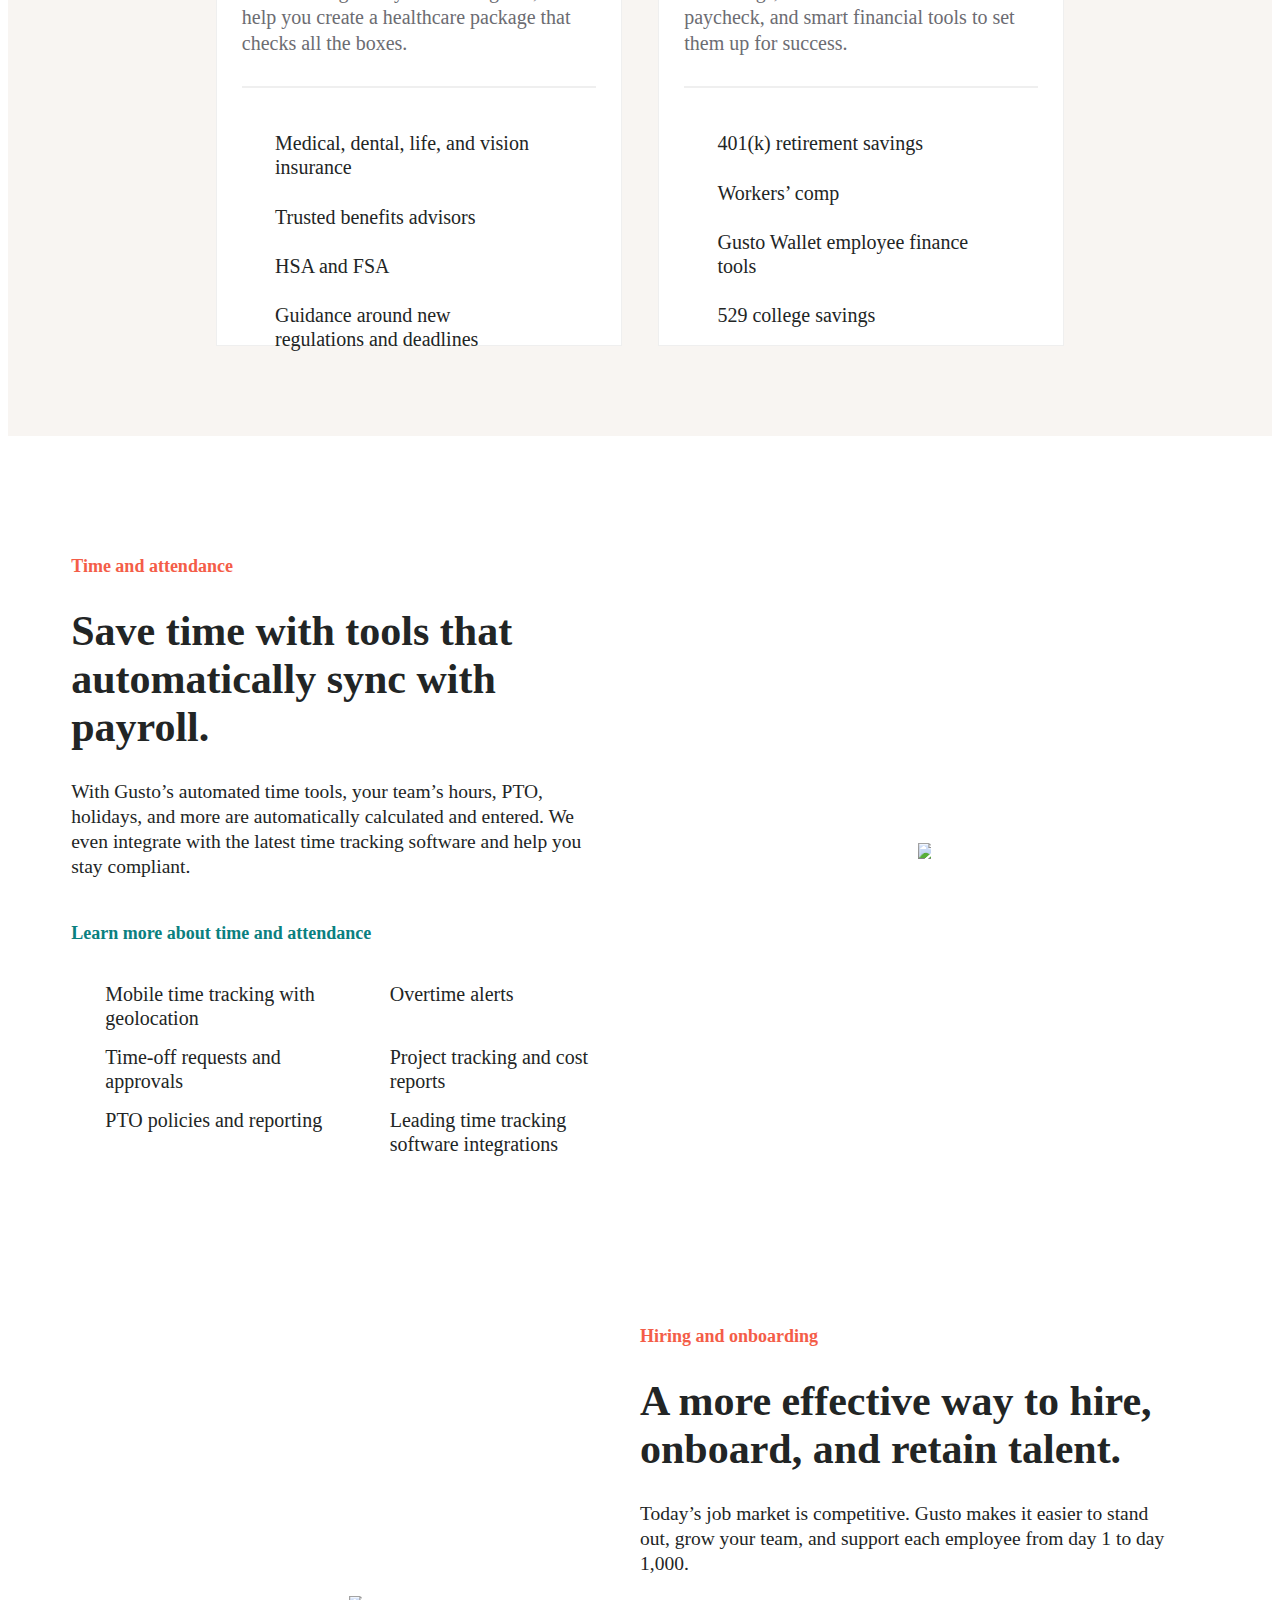
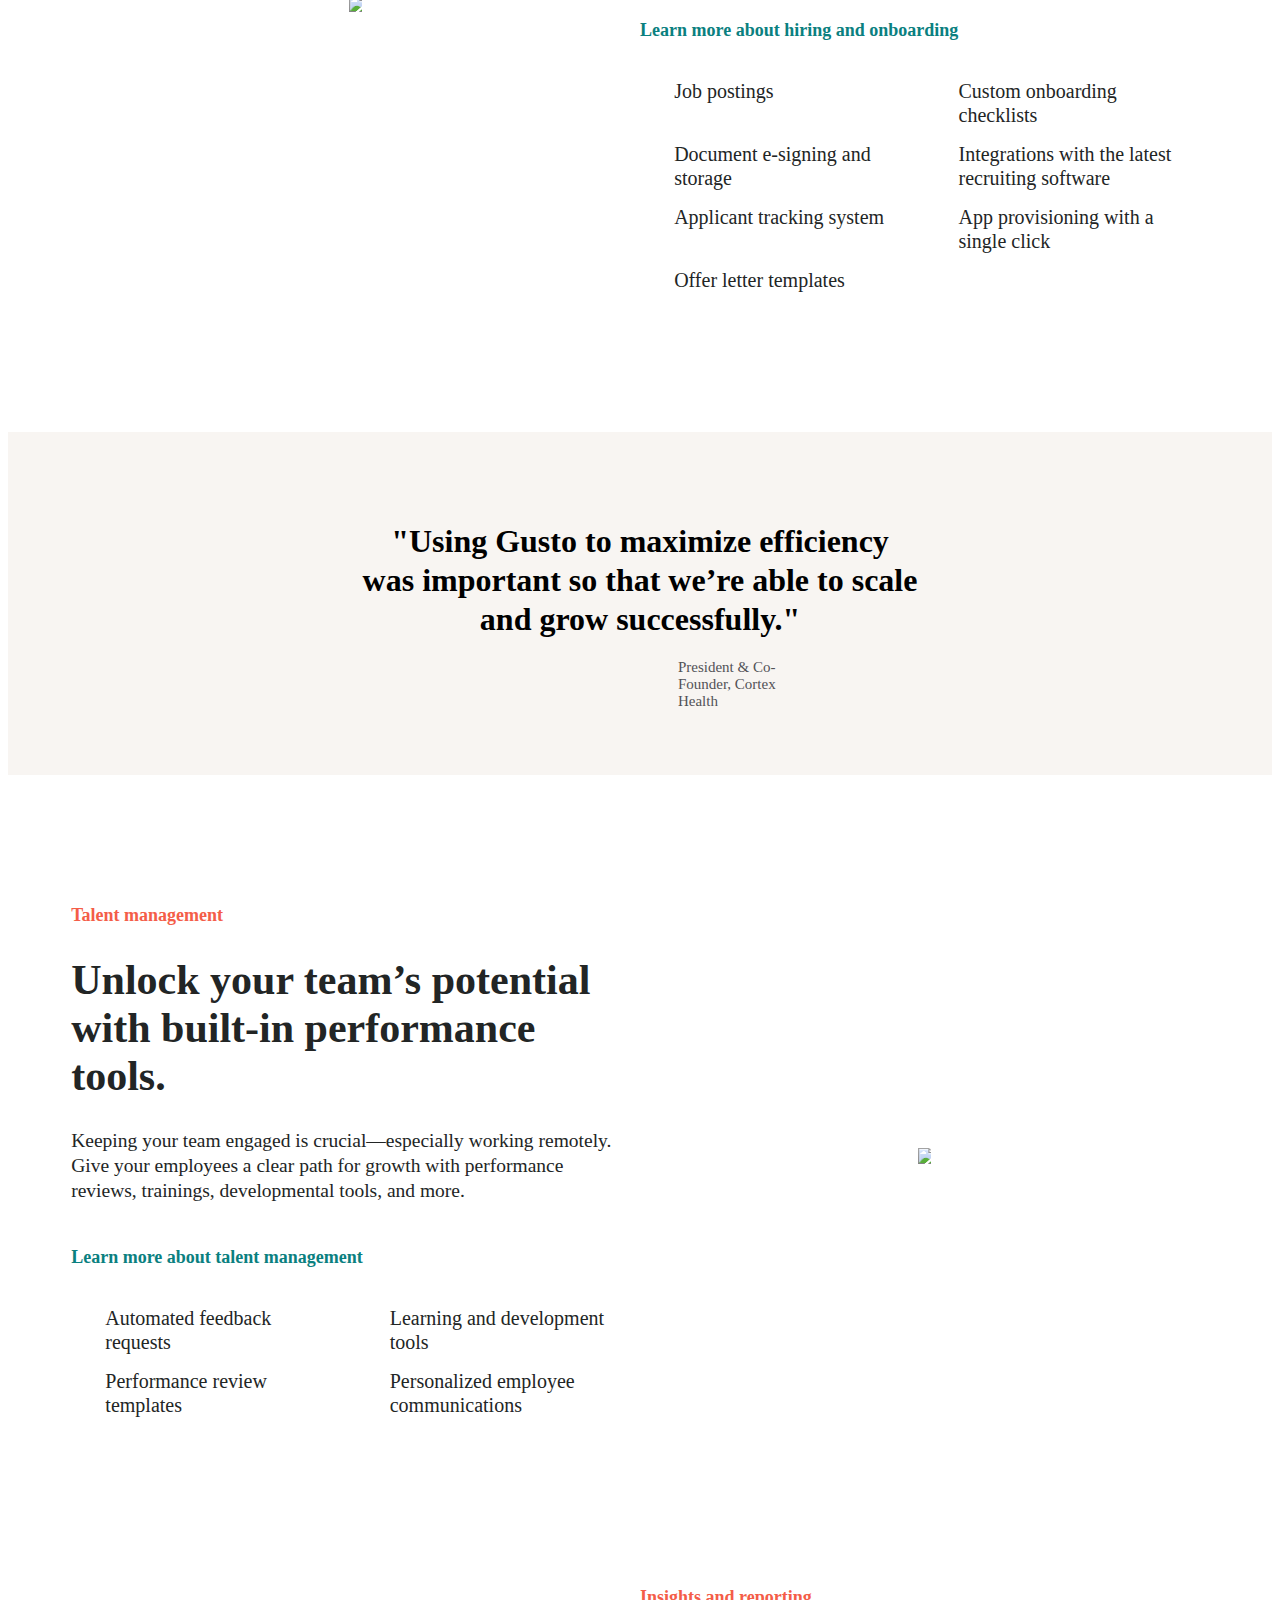
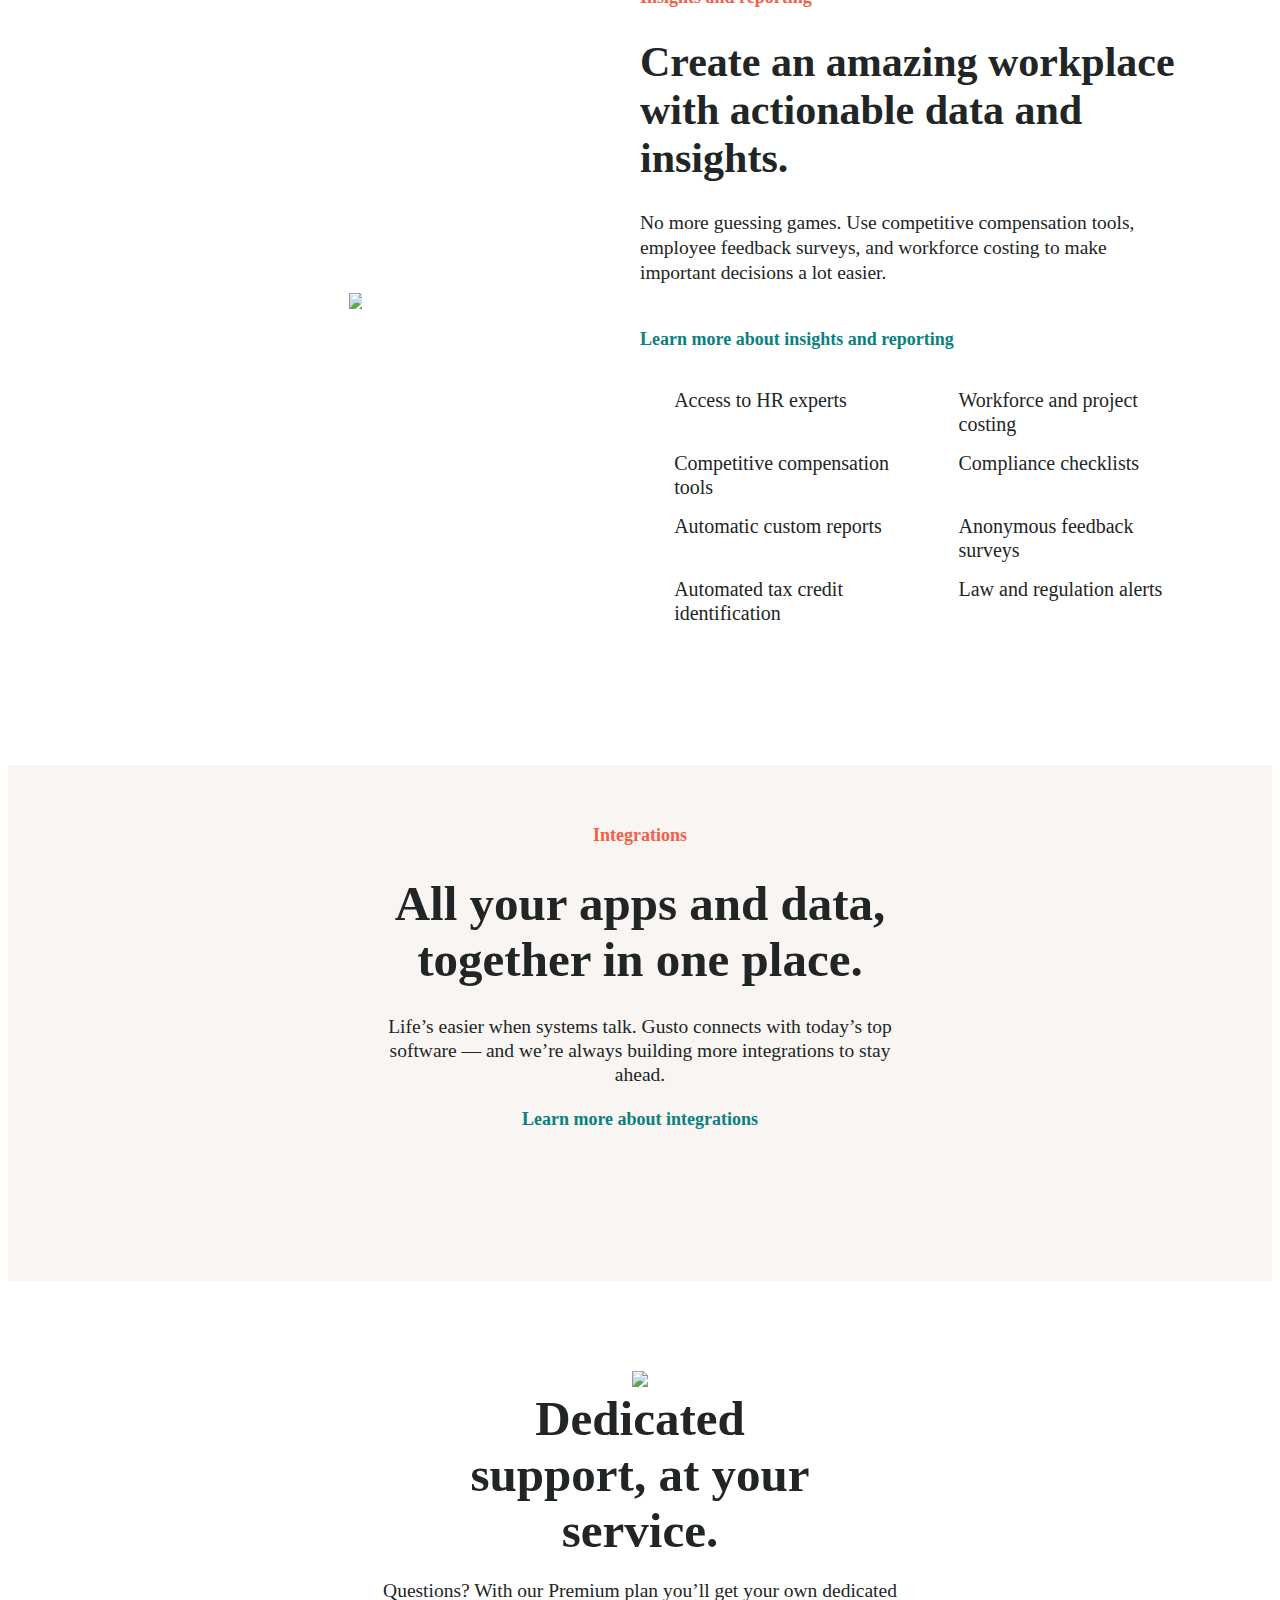
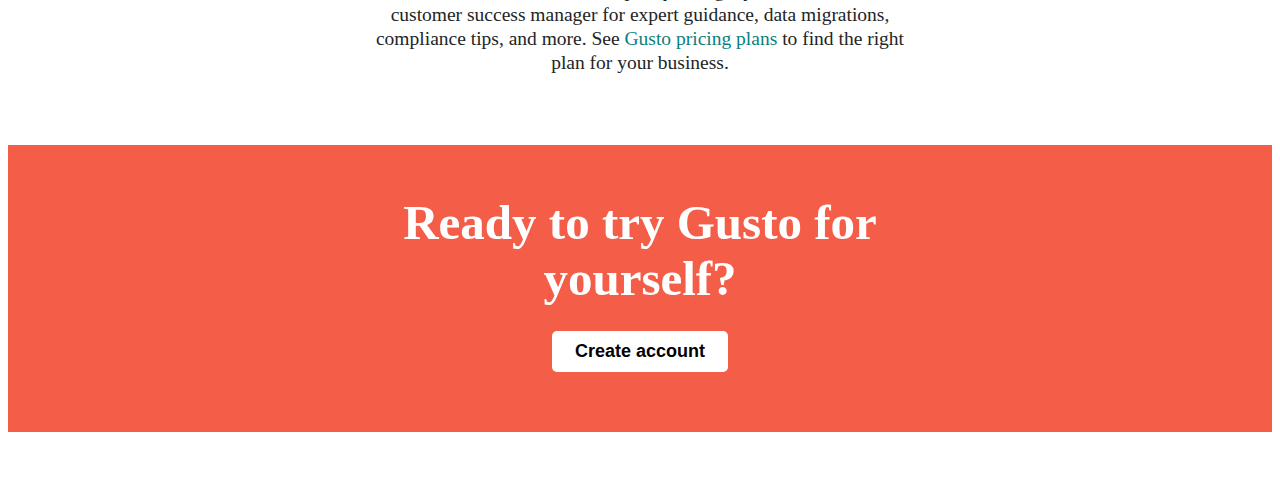
==== commit 2a7ab751: "middle part 100%" ====
--- a/home.html
+++ b/home.html
@@ -6,9 +6,195 @@
     <meta name="viewport" content="width=device-width, initial-scale=1.0">
     <title>Document</title>
     <link rel="stylesheet" href="home.css">
+    <link rel="stylesheet" href="navbar.css">
     <link rel="stylesheet" href="https://cdnjs.cloudflare.com/ajax/libs/font-awesome/6.2.0/css/all.min.css" integrity="sha512-xh6O/CkQoPOWDdYTDqeRdPCVd1SpvCA9XXcUnZS2FmJNp1coAFzvtCN9BmamE+4aHK8yyUHUSCcJHgXloTyT2A==" crossorigin="anonymous" referrerpolicy="no-referrer" />
 </head>
 <body>
+    <!DOCTYPE html>
+<html lang="en">
+<head>
+    <meta charset="UTF-8">
+    <meta http-equiv="X-UA-Compatible" content="IE=edge">
+    <meta name="viewport" content="width=device-width, initial-scale=1.0">
+    <title>Document</title>
+    <link rel="stylesheet" href="navbar.css">
+    <link rel="stylesheet" href="https://cdnjs.cloudflare.com/ajax/libs/font-awesome/4.7.0/css/font-awesome.min.css">
+   </head>
+<body>
+    <div id="navbar">
+        <div id="img">
+         <img src="https://prod.gusto-assets.com/assets/svg/header/gusto-logo-bfed4fde4bd2b5dd364ab0e58f77fc90aeefa2f1ecdb7fff524279642e23f9c2.svg" alt="">
+        </div>
+        <div id="first">
+         <button>Why Gusto</button>
+        </div>
+        <div class="second">
+         <button> Payroll and more <i class="arrow down"></i>  </button>
+         <div class="dropdown">
+                 <a href="#">
+                     <p>Payroll</p>
+                     <p>
+                         Lorem ipsum dolor sit amet,
+                          consectetur adipisicing elit. Necessitatibus, fuga?
+                     </p>
+                 </a>
+                 <a href="#">
+                     <p>Payroll</p>
+                     <p>
+                         Lorem ipsum dolor sit amet,
+                          consectetur adipisicing elit. Necessitatibus, fuga?
+                     </p>
+                 </a>
+                 <a href="#">
+                     <p>Payroll</p>
+                     <p>
+                         Lorem ipsum dolor sit amet,
+                          consectetur adipisicing elit. Necessitatibus, fuga?
+                     </p>
+                 </a>
+                 <a href="#">
+                     <p>Payroll</p>
+                     <p>
+                         Lorem ipsum dolor sit amet,
+                          consectetur adipisicing elit. Necessitatibus, fuga?
+                     </p>
+                 </a>
+                 <a href="#">
+                     <p>Payroll</p>
+                     <p>
+                         Lorem ipsum dolor sit amet,
+                          consectetur adipisicing elit. Necessitatibus, fuga?
+                     </p>
+                 </a>
+                 <a href="#">
+                     <p>Payroll</p>
+                     <p>
+                         Lorem ipsum dolor sit amet,
+                          consectetur adipisicing elit. Necessitatibus, fuga?
+                     </p>
+                 </a>
+                 <a href="#">
+                     <button>
+                         See Demo
+                        </button>
+                 </a>
+                 <a href="#">
+                    <button>
+                     Integration
+                    </button>
+                 </a>
+         </div>
+        </div>
+        <div>
+         <button>Pricing</button>
+        </div>
+        <div class="second" >
+         <button>For Accountants <i class="arrow down"></i> </button>
+         <div class="dropdown">
+             <a href="#">
+                 <p>Payroll</p>
+                 <p>
+                     Lorem ipsum dolor sit amet,
+                      consectetur adipisicing elit. Necessitatibus, fuga?
+                 </p>
+                 </a>
+                 <a href="#">
+                     <p>Payroll</p>
+                     <p>
+                         Lorem ipsum dolor sit amet,
+                          consectetur adipisicing elit. Necessitatibus, fuga?
+                     </p>
+                     </a>
+                     <a href="#">
+                         <p>Payroll</p>
+                         <p>
+                             Lorem ipsum dolor sit amet,
+                              consectetur adipisicing elit. Necessitatibus, fuga?
+                         </p>
+                         </a>
+                         <a href="#">
+                             <p>Payroll</p>
+                             <p>
+                                 Lorem ipsum dolor sit amet,
+                                  consectetur adipisicing elit. Necessitatibus, fuga?
+                             </p>
+                             </a>
+                             <a href="#">
+                                 <p>Payroll</p>
+                                 <p>
+                                     Lorem ipsum dolor sit amet,
+                                      consectetur adipisicing elit. Necessitatibus, fuga?
+                                 </p>
+                                 </a>
+                                 <a href="#">
+                                     <p>Payroll</p>
+                                     <p>
+                                         Lorem ipsum dolor sit amet,
+                                          consectetur adipisicing elit. Necessitatibus, fuga?
+                                     </p>
+                                     </a>
+         </div>
+        </div>
+        <div class="second">
+         <button>Resources <i class="arrow down"></i> </button>
+         <div class="dropdown">
+             <a href="#">
+                 <p>Payroll</p>
+                 <p>
+                     Lorem ipsum dolor sit amet,
+                      consectetur adipisicing elit. Necessitatibus, fuga?
+                 </p>
+             </a>
+             <a href="#">
+                 <p>Payroll</p>
+                 <p>
+                     Lorem ipsum dolor sit amet,
+                      consectetur adipisicing elit. Necessitatibus, fuga?
+                 </p>
+             </a>
+                 <a href="#">
+                     <p>Payroll</p>
+                     <p>
+                         Lorem ipsum dolor sit amet,
+                          consectetur adipisicing elit. Necessitatibus, fuga?
+                     </p>
+                 </a>
+                 <a href="#">
+                     <p>Payroll</p>
+                     <p>
+                         Lorem ipsum dolor sit amet,
+                          consectetur adipisicing elit. Necessitatibus, fuga?
+                     </p>
+                 </a>
+             </div>
+        </div>
+        <div class=" second third"><button>
+         Built for you <i class="arrow down"></i> 
+        </button>
+        <div class="dropdown">
+         <a href="#">
+             <p>Payroll</p>
+             <p>
+                 Lorem ipsum dolor sit amet,
+                  consectetur adipisicing elit. Necessitatibus, fuga?
+             </p>
+         </a>
+         <a href="#">
+             <p>Payroll</p>
+             <p>
+                 Lorem ipsum dolor sit amet,
+                  consectetur adipisicing elit. Necessitatibus, fuga?
+             </p>
+         </a></div></div>
+        <div>
+         <button id="see"><i class="fa fa-play-circle"></i> See demo</button></div>
+        <div>
+         <button id="seclast">Sign in</button></div>
+        <div>
+         <button>Create account</button></div> 
+     </div>
+ </body>
+ </html>
     <div id="firstpart">
         <h3>The people platform</h3>
         <p>The modern HR platform for payroll, <br> benefits, and more.</p>
@@ -58,17 +244,17 @@
         <button>See plans and pricing</button>
     </div>
 
-    <div id="fourthpart">
-        <div id="fourthfirst">
+    <div class="fourthpart">
+        <div class="fourthfirst">
             <h5>Full-service payroll</h5>
             <h1>Pay your employees and contractors with smart technology.</h1>
-            <p id="gusto">
+            <p class="gusto">
                 With Gusto, payroll takes just a few clicks. Plus, we automatically 
                 file your taxes, help with compliance, and identify tax credits to 
                 help save you money you may never have known you qualified for.
             </p>
             <h6>Learn more about full-service payroll</h6>
-           <div id="table">
+           <div class="table">
             <i class="fa-solid fa-check"></i> <p>Unlimited payroll runs for no extra charge</p>
             <i class="fa-solid fa-check"></i> <p>State tax registration in all 50 states</p>
             <i class="fa-solid fa-check"></i><p>Local, state, and federal payroll tax filing</p>
@@ -77,7 +263,7 @@
             <i class="fa-solid fa-check"></i><p>Time tracking synced with payroll</p>
             <i class="fa-solid fa-check"></i><p>Direct deposits</p>
         </div>
-        <div id="image">
+        <div class="image">
                 <img src="https://prod.gusto-assets.com/wp-content/uploads/illo-dollar.svg" alt="">
                 <p>Eligible businesses may be able to save up to
                      $250,000 using R&D tax credits to offset
@@ -85,24 +271,24 @@
             </div>
 
         </div>
-        <div id="fourthsecond"> 
-            <img id="side" src="https://prod.gusto-assets.com/wp-content/uploads/Full-service-payroll%402x.png">
-        </div>
-    </div>
-
-    <div id="fivethpart">
+        <div class="fourthsecond"> 
+            <img class="side" src="https://prod.gusto-assets.com/wp-content/uploads/Full-service-payroll%402x.png">
+        </div>
+    </div>
+
+    <div class="fivethpart">
         <h5>Employee benefit</h5>
         <h1>Set your business apart with benefits that make a real difference.</h1>
-        <p id="supp">
+        <p class="supp">
             Supporting your employees is more important than ever,
              which is why we provide a wide range of health and 
             financial benefits to help your team thrive.
         </p>
         <h6>Learn more about employee benefits</h6>
-        <div id="imgmobile">
+        <div class="imgmobile">
             <img src="https://prod.gusto-assets.com/wp-content/uploads/Employee_benefits%402x-2048x780.png" alt="">
         </div>
-        <div id="imtable">
+        <div class="imtable">
             <div>
                 <h1>Health benefits</h1>
                 <p class="whet">Whether you’re looking for a new broker or want to bring over
@@ -132,18 +318,18 @@
         </div>
     </div>
 
-    <div id="fourthpart">
-        <div id="fourthfirst">
+    <div class="fourthpart">
+        <div class="fourthfirst">
             <h5>Time and attendance</h5>
             <h1>Save time with tools that automatically sync with payroll.</h1>
-            <p id="gusto">
+            <p class="gusto">
                 With Gusto’s automated time tools, your team’s hours, PTO,
                  holidays, and more are automatically calculated and entered.
                   We even integrate with the latest time tracking software and
                  help you stay compliant.
             </p>
             <h6>Learn more about time and attendance</h6>
-           <div id="table">
+           <div class="table">
             <i class="fa-solid fa-check"></i> <p>Mobile time tracking with geolocation</p>
             <i class="fa-solid fa-check"></i> <p>Overtime alerts</p>
             <i class="fa-solid fa-check"></i><p>Time-off requests and approvals</p>
@@ -153,25 +339,25 @@
             <i class="fa-solid fa-check"></i><p>Leading time tracking software integrations</p>
         </div>
       </div>
-        <div id="fourthsecond"> 
-            <img id="side" src="https://prod.gusto-assets.com/wp-content/uploads/Time-and-attendance%402x.png">
-        </div>
-    </div>
-
-    <div id="sixthpart">
-        <div id="sixthsecond"> 
-            <img id="sidee" src="https://prod.gusto-assets.com/wp-content/uploads/Hiring-and-onboarding%402x.png">
-        </div>
-        <div id="sixthfirst">
+        <div class="fourthsecond"> 
+            <img class="side" src="https://prod.gusto-assets.com/wp-content/uploads/Time-and-attendance%402x.png">
+        </div>
+    </div>
+
+    <div class="sixthpart">
+        <div class="sixthsecond"> 
+            <img class="sidee" src="https://prod.gusto-assets.com/wp-content/uploads/Hiring-and-onboarding%402x.png">
+        </div>
+        <div class="sixthfirst">
             <h5>Hiring and onboarding</h5>
             <h1>A more effective way to hire, onboard, and retain talent.</h1>
-            <p id="gustoo">
+            <p class="gustoo">
                 Today’s job market is competitive. Gusto makes it easier to stand
                  out, grow your team, and support each employee from day 1 to
                  day 1,000.
             </p>
             <h6>Learn more about hiring and onboarding</h6>
-           <div id="tablee">
+           <div class="tablee">
             <i class="fa-solid fa-check"></i> <p>Job postings</p>
             <i class="fa-solid fa-check"></i> <p>Custom onboarding checklists</p>
             <i class="fa-solid fa-check"></i><p>Document e-signing and storage</p>
@@ -194,42 +380,42 @@
             </div>
     </div>
 
-    <div id="fourthpart">
-        <div id="fourthfirst">
+    <div class="fourthpart">
+        <div class="fourthfirst">
             <h5>Talent management</h5>
             <h1>Unlock your team’s potential with built-in performance tools.</h1>
-            <p id="gusto">
+            <p class="gusto">
                 Keeping your team engaged is crucial—especially working
                  remotely. Give your employees a clear path for growth with 
                  performance reviews, trainings, developmental tools, and more.
             </p>
             <h6>Learn more about talent management</h6>
-           <div id="table">
+           <div class="table">
             <i class="fa-solid fa-check"></i> <p>Automated feedback requests</p>
             <i class="fa-solid fa-check"></i> <p>Learning and development tools</p>
             <i class="fa-solid fa-check"></i><p>Performance review templates</p>
             <i class="fa-solid fa-check"></i> <p>Personalized employee communications</p>
            </div>
       </div>
-        <div id="fourthsecond"> 
-            <img id="side" src="https://prod.gusto-assets.com/wp-content/uploads/Talent-management%402x.png">
-        </div>
-    </div>
-
-    <div id="sixthpart">
-        <div id="sixthsecond"> 
-            <img id="sidee" src="https://prod.gusto-assets.com/wp-content/uploads/Insights-and-reporting%402x.png">
-        </div>
-        <div id="sixthfirst">
+        <div class="fourthsecond"> 
+            <img class="side" src="https://prod.gusto-assets.com/wp-content/uploads/Talent-management%402x.png">
+        </div>
+    </div>
+
+    <div class="sixthpart">
+        <div class="sixthsecond"> 
+            <img class="sidee" src="https://prod.gusto-assets.com/wp-content/uploads/Insights-and-reporting%402x.png">
+        </div>
+        <div class="sixthfirst">
             <h5>Insights and reporting</h5>
             <h1>Create an amazing workplace with actionable data and insights.</h1>
-            <p id="gustoo">
+            <p class="gustoo">
                 No more guessing games. Use competitive compensation tools,
                  employee feedback surveys, and workforce costing to make
                  important decisions a lot easier.
             </p>
             <h6>Learn more about insights and reporting</h6>
-           <div id="tablee">
+           <div class="tablee">
             <i class="fa-solid fa-check"></i> <p>Access to HR experts</p>
             <i class="fa-solid fa-check"></i> <p>Workforce and project costing</p>
             <i class="fa-solid fa-check"></i><p>Competitive compensation tools</p>
@@ -242,18 +428,54 @@
       </div>
     </div>
 
-    <div id="fivethpart">
+    <div class="fivethpart">
         <h5>Integrations</h5>
         <h1>All your apps and data, together in one place.</h1>
-        <p id="supp">
+        <p class="supp">
             Life’s easier when systems talk. Gusto connects with today’s
              top software — and we’re always building more 
             integrations to stay ahead.
         </p>
         <h6> Learn more about integrations</h6>
-        <div id="imgmobile">
+        <div class="imgmobile">
             <img src="https://prod.gusto-assets.com/wp-content/uploads/Integrations%402x-2048x780.png" alt="">
         </div>
     </div>
-</body>
-</html>+    
+    <div id="eightpart">
+        <img src="https://prod.gusto-assets.com/wp-content/uploads/Headset_Guava.svg">
+        <h1>Dedicated support,
+            at your service.</h1>
+            <p>
+                Questions? With our Premium plan you’ll get your own 
+                dedicated customer success manager for expert guidance,
+                 data migrations, compliance tips, and more. See<span> Gusto 
+                pricing plans </span> to find the right plan for your business.
+            </p>
+    </div>
+
+    <div id="ninethpart">
+        <h2>Ready to try Gusto for yourself?</h2>
+        <button>Create account</button>
+    </div>
+    </body>
+</html>
+
+<script>
+    window.onscroll = function() {myFunction()};
+
+// Get the navbar
+var navbar = document.getElementById("navbar");
+
+// Get the offset position of the navbar
+var sticky = navbar.offsetTop;
+
+// Add the sticky class to the navbar when you reach its scroll position. Remove "sticky" when you leave the scroll position
+function myFunction() {
+  if (window.pageYOffset >= sticky) {
+    navbar.classList.add("sticky")
+  } else {
+    navbar.classList.remove("sticky");
+  }
+}
+</script>--- a/home.css
+++ b/home.css
@@ -171,31 +171,32 @@
     }
 }
   
-#fourthpart{
+.fourthpart{
     width: 90%;
     margin: auto;
+    /* display: flex; */
     display: grid;
     margin-bottom: 120px;
     grid-template-columns: repeat(2, 1fr);
 }
 
-#fourthpart>#fourthsecond{
+.fourthpart>.fourthsecond{
     display: grid;
     align-items: center;
     justify-content: center;
 }
-#fourthpart>div>#side{
+.fourthpart>div>.side{
     width: 80%;
     margin: auto;
 
 }
-#fourthfirst>h5{
+.fourthfirst>h5{
  color: #f45d48;
  font-size: 18px;
  font-weight: 600;
  text-align: left;
 }
-#fourthfirst>h1{
+.fourthfirst>h1{
     width: 95%;
     color:#222525;
     font-size: 42px;
@@ -203,27 +204,27 @@
     font-weight: 700;
 
 }
-#fourthfirst>#gusto{
+.fourthfirst>.gusto{
     color:#222525;
     font-size: 19.5px;
     line-height: 25px;
     font-weight: 500;
     width: 95%;
 }
-#fourthfirst>h6{
+.fourthfirst>h6{
     font-size: 18px;
     line-height: 24px;
     color: #0a8080;
 }
-#fourthfirst>h6:hover{
+.fourthfirst>h6:hover{
     color: #26bdbd;
     text-decoration: underline;
 }
-#fourthfirst>#table{
+.fourthfirst>.table{
     display: grid;
     grid-template-columns: 6% 44% 6% 44%;
 }
-#fourthfirst>#table p{
+.fourthfirst>.table p{
     font-size: 20px;
     line-height: 24px;
     color:#222525;
@@ -237,7 +238,7 @@
     font-size: 21px;
     font-weight: bold;
 }
-#image{
+.image{
     display: flex;
     background-color: #feefe8;
     width: 95%;
@@ -245,10 +246,10 @@
     border-radius: 8px;
     margin-top: 45px;
 }
-#image>img{
+.image>img{
    margin: 10px 20px;
 }
-#image>p{
+.image>p{
     margin-right: 40px;
     line-height: 24px;
     font-size: 19px;
@@ -256,30 +257,30 @@
 }
 
 @media all and (max-width: 764px){
-    #fourthpart{
+    .fourthpart{
         grid-template-columns: repeat(1, 1fr);
         gap: 35px;
         margin-left: 10%;
     }
-    #fourthfirst>h1{
+    .fourthfirst>h1{
         font-size: 29px;
         line-height: 36px; 
     }
-    #fourthfirst>#table{
+    .fourthfirst>.table{
         grid-template-columns: 6% 94% ;
         gap: 12px 2px;
     }
-    #image{
+    .image{
         width: 90%;
         margin-right: 10%;
  }
-#fourthpart>div>#side{
+.fourthpart>div>.side{
     width: 90%;
     margin-right: 10%;
 
 }   
 }
-#fivethpart{
+.fivethpart{
     width: 100%;
     background-color: #f8f5f2;
     text-align: center;
@@ -287,12 +288,12 @@
     padding-bottom: 90px;
     margin-bottom: 90px;
 }
-#fivethpart>h5{
+.fivethpart>h5{
     color: #f45d48;
     font-size: 18px;
     font-weight: 600;
    }
-   #fivethpart>h1{
+   .fivethpart>h1{
     color: #222525;
     font-size:49px;
     line-height:56px;
@@ -300,7 +301,7 @@
     margin: auto;
     font-weight: 700;
    }
-   #fivethpart>#supp{
+   .fivethpart>.supp{
     font-size: 19.5px;
     color: #222525;
     width: 42%;
@@ -308,30 +309,30 @@
     line-height: 24px;
     margin-top: 27px;
    }
-#fivethpart>h6{
+.fivethpart>h6{
     font-size: 18px;
     line-height: 24px;
     color: #0a8080;
     margin-top: 20px;
 }
-#fivethpart>h6:hover{
+.fivethpart>h6:hover{
     color: #26bdbd;
     text-decoration: underline;
 }
-#fivethpart>#imgmobile{
+.fivethpart>.imgmobile{
     width: 70%;
     margin: auto;
 }
-#fivethpart>#imgmobile>img{
+.fivethpart>.imgmobile>img{
     width: 100%;
 }
-#imtable{
+.imtable{
     width: 70%;
     margin: auto;
     display: flex;
     text-align: left;
 }
-#imtable>div{
+.imtable>div{
     border: 1.7px solid #efefef;
     height: 475px;
     width: 40%;
@@ -341,12 +342,12 @@
     padding-left: 25px;
     padding-right: 25px;
 }
-#imtable>div>h1{
+.imtable>div>h1{
     font-size: 32px;
     line-height: 39px;
     color: #222525;
 }
-#imtable>div>.whet{
+.imtable>div>.whet{
     font-size: 20px;
     line-height: 26px;
     Color: #6c6c72;
@@ -356,13 +357,13 @@
     background-color: #efefef;
     margin-top: 30px;
 }
-#fivethpart>#imtable>div>.table2{
+.fivethpart>.imtable>div>.table2{
     display: grid;
     grid-template-columns: 6% 94%;
     gap: 12px 2px;
     margin-top: 50px;
 }
-#fivethpart>#imtable>div>.table2 p{
+.fivethpart>.imtable>div>.table2 p{
     font-size: 20px;
     line-height: 24px;
     color:#222525;
@@ -372,35 +373,35 @@
 }
 
 @media all and (max-width: 764px){
-       #fivethpart>h1{
+       .fivethpart>h1{
         font-size:32px;
         line-height:39px;
         width: 73%;
        }
-       #fivethpart>#supp{
+       .fivethpart>.supp{
         width: 73%;
        }
-    #fivethpart>#imgmobile{
+    .fivethpart>.imgmobile{
         width: 80%;
         margin: auto;
         margin-bottom: 150px;
     }
-    #imtable{
+    .imtable{
         width: 90%;
         flex-direction: column;
     }
-    #imtable>div{
+    .imtable>div{
         width: 80%;
         height: auto;
         margin-bottom: 40px;
     }
-    #fivethpart>#imtable>div>.table2 p{
+    .fivethpart>.imtable>div>.table2 p{
         width: 100%;
     }
     
 }
 
-#sixthpart{
+.sixthpart{
     width: 90%;
     margin: auto;
     display: grid;
@@ -408,23 +409,23 @@
     grid-template-columns: repeat(2, 1fr);
 }
 
-#sixthpart>#sixthsecond{
+.sixthpart>.sixthsecond{
     display: grid;
     align-items: center;
     justify-content: center;
 }
-#sixthpart>div>#sidee{
+.sixthpart>div>.sidee{
     width: 80%;
     margin: auto;
 
 }
-#sixthfirst>h5{
+.sixthfirst>h5{
  color: #f45d48;
  font-size: 18px;
  font-weight: 600;
  text-align: left;
 }
-#sixthfirst>h1{
+.sixthfirst>h1{
     width: 95%;
     color:#222525;
     font-size: 42px;
@@ -432,27 +433,27 @@
     font-weight: 700;
 
 }
-#sixthfirst>#gustoo{
+.sixthfirst>.gustoo{
     color:#222525;
     font-size: 19.5px;
     line-height: 25px;
     font-weight: 500;
     width: 95%;
 }
-#sixthfirst>h6{
+.sixthfirst>h6{
     font-size: 18px;
     line-height: 24px;
     color: #0a8080;
 }
-#sixthfirst>h6:hover{
+.sixthfirst>h6:hover{
     color: #26bdbd;
     text-decoration: underline;
 }
-#sixthfirst>#tablee{
+.sixthfirst>.tablee{
     display: grid;
     grid-template-columns: 6% 44% 6% 44%;
 }
-#sixthfirst>#tablee p{
+.sixthfirst>.tablee p{
     font-size: 20px;
     line-height: 24px;
     color:#222525;
@@ -467,20 +468,22 @@
     font-weight: bold;
 }
 @media all and (max-width: 764px){
-    #sixthpart{
-        grid-template-columns: repeat(1, 1fr);
+    .sixthpart{
+        /* grid-template-columns: repeat(1, 1fr); */
+        display: flex;
+        flex-direction: column-reverse;
         gap: 35px;
         margin-left: 10%;
     }
-    #sixthfirst>h1{
+    .sixthfirst>h1{
         font-size: 29px;
         line-height: 36px; 
     }
-    #sixthfirst>#tablee{
+    .sixthfirst>.tablee{
         grid-template-columns: 6% 94% ;
         gap: 12px 2px;
     }
-#sixthpart>div>#sidee{
+.sixthpart>div>.sidee{
     width: 90%;
     margin-right: 10%;
 
@@ -509,6 +512,7 @@
 }
 #seventhpart>div>img{
     width: 50%;
+    margin-left: 5%;
 }
 #seventhpart>div>p{
     margin: auto;
@@ -517,4 +521,94 @@
     line-height: 16.9px;
     font-size: 15px;
     text-align: left;
-}+}
+
+@media all and (max-width: 764px){
+    #seventhpart>h1{
+        width: 78%;
+        font-size: 25px;
+        line-height: 30px;
+    }
+    #seventhpart>div{
+        width: 70%;
+    }
+}
+
+#eightpart{
+    margin: auto;
+    text-align: center;
+    margin-bottom: 70px;
+}
+#eightpart>h1{
+    color: #222525;
+    font-size: 49px;
+    line-height: 56px;
+    font-weight: 700;
+    margin: auto;
+    width: 27%;
+}
+#eightpart>p{
+    color: #222525;
+    font-size: 19.5px;
+    line-height: 24px;
+    width: 43%;
+    margin: auto;
+    margin-top: 20px;
+}
+#eightpart>p>span{
+    color: #0a8080;
+}
+#eightpart>p>span:hover{
+    color: #26bdbd;
+    text-decoration: underline;
+}
+
+@media all and (max-width: 764px){
+   
+#eightpart>h1{
+    font-size: 32px;
+    line-height: 39px;
+    width: 40%;
+}
+#eightpart>p{
+    width: 70%;
+}
+}
+
+#ninethpart{
+    background-color: #f45d48 ;
+    width: 100%;
+    padding-top: 50px;
+    padding-bottom: 60px;
+    text-align: center;
+    margin-bottom: 50px;
+}
+#ninethpart>h2{
+    font-size: 49px;
+    line-height: 56px;
+    color: #ffffff;
+    width: 40%;
+    margin: auto;
+}
+#ninethpart>button{
+    margin-top: 24px;
+    background-color: #ffffff;
+    padding: 10px 23px;
+    border-radius: 5px;
+    border: none;
+    font-weight: bold;
+}
+
+@media all and (max-width: 764px){
+    
+#ninethpart>h2{
+    font-size: 32px;
+    line-height: 39px;
+    width: 100%;
+}
+#ninethpart>button{
+    padding: 10px 170px;
+}
+}
+
+
--- a/navbar.css
+++ b/navbar.css
@@ -0,0 +1,134 @@
+#navbar{
+  display: flex;
+  height: 80px;
+  width: 100%;
+  justify-content: space-evenly;
+}
+#navbar>div{
+  display: flex;
+  height: 100%;
+  position: relative;
+  align-items: center; 
+  border: none;
+  cursor: pointer;
+}
+#navbar>div>img{
+  height: 60%;
+}
+.second>.dropdown{
+  position: absolute;
+  z-index: 1;
+  display: none;
+  top: 80px;
+}
+.dropdown a {
+  color: black;
+  padding: 12px 16px;
+  text-decoration: none;
+  display: block;
+  margin: auto;
+  box-shadow: rgba(0, 0, 0, 0.24) 0px 3px 8px;
+}
+.dropdown:hover{
+  background-color: rgb(245, 245, 245);
+}
+.dropdown a:hover{
+    background-color: white;
+}
+.dropdown a button{
+   width: 268px;
+}
+.second:hover .dropdown{
+  display: grid;
+  grid-template-columns: repeat(2, 300px);
+
+}
+.third:hover .dropdown{
+display: grid;
+grid-template-columns: repeat(1, 300px);
+
+}
+.dropdown a>:first-child{
+  color: #0a8080;
+  margin: auto;
+}
+button{
+  font-size: large;
+  border: none;
+  background-color: transparent;
+}
+button:hover{
+  color: #0a8080;
+  cursor: pointer;
+}
+#navbar>:first-child{
+  margin-left: 100px;
+}
+#navbar>:last-child{
+  margin-right: 100px;
+}
+#navbar>:nth-last-child(2)>:last-child>button{
+  height: 52px;
+  width: 170px;
+  color: white;
+  border:none;
+  background-color: #f45d48 ;
+  border-radius: 6px;
+}
+#navbar>:last-child>:nth-last-child(2)>button:hover{
+  background-color: #e63922
+}
+#seclast{
+  padding: 12px 20px;
+  background-color:#f8f5f2;
+  border-radius: 5px;
+}
+#see{
+  color: #0a8080;
+  font-weight: bold;
+}
+#see:hover{
+  color: #26bdbd;
+  text-decoration: underline;
+}
+.arrow {
+  border: solid gray;
+  border-width: 0px 1.5px 1.5px 0;
+  display: inline-block;
+  padding: 3px;
+  margin-bottom: 2.5px;
+  margin-left: 4px;
+}
+.down {
+  transform: rotate(45deg);
+  -webkit-transform: rotate(45deg);
+}
+.down:hover {
+  transform: rotate(-135deg);
+  -webkit-transform: rotate(-135deg);
+}
+#navbar a.icon{
+  display: none;
+}
+
+
+@media all and (max-width: 1134px){
+  #navbar>div{
+  margin: auto;
+  }
+  #navbar>.mylinks{
+    display: none;
+  }
+  #navbar a.icon {
+    background: black;
+    display: block;
+    position: absolute;
+    font-size: xx-large;
+    color: white;
+    top: 25px;
+    margin-left: 97%;
+  }
+}
+
+
+  --- a/navbar.css
+++ b/navbar.css
@@ -0,0 +1,134 @@
+#navbar{
+  display: flex;
+  height: 80px;
+  width: 100%;
+  justify-content: space-evenly;
+}
+#navbar>div{
+  display: flex;
+  height: 100%;
+  position: relative;
+  align-items: center; 
+  border: none;
+  cursor: pointer;
+}
+#navbar>div>img{
+  height: 60%;
+}
+.second>.dropdown{
+  position: absolute;
+  z-index: 1;
+  display: none;
+  top: 80px;
+}
+.dropdown a {
+  color: black;
+  padding: 12px 16px;
+  text-decoration: none;
+  display: block;
+  margin: auto;
+  box-shadow: rgba(0, 0, 0, 0.24) 0px 3px 8px;
+}
+.dropdown:hover{
+  background-color: rgb(245, 245, 245);
+}
+.dropdown a:hover{
+    background-color: white;
+}
+.dropdown a button{
+   width: 268px;
+}
+.second:hover .dropdown{
+  display: grid;
+  grid-template-columns: repeat(2, 300px);
+
+}
+.third:hover .dropdown{
+display: grid;
+grid-template-columns: repeat(1, 300px);
+
+}
+.dropdown a>:first-child{
+  color: #0a8080;
+  margin: auto;
+}
+button{
+  font-size: large;
+  border: none;
+  background-color: transparent;
+}
+button:hover{
+  color: #0a8080;
+  cursor: pointer;
+}
+#navbar>:first-child{
+  margin-left: 100px;
+}
+#navbar>:last-child{
+  margin-right: 100px;
+}
+#navbar>:nth-last-child(2)>:last-child>button{
+  height: 52px;
+  width: 170px;
+  color: white;
+  border:none;
+  background-color: #f45d48 ;
+  border-radius: 6px;
+}
+#navbar>:last-child>:nth-last-child(2)>button:hover{
+  background-color: #e63922
+}
+#seclast{
+  padding: 12px 20px;
+  background-color:#f8f5f2;
+  border-radius: 5px;
+}
+#see{
+  color: #0a8080;
+  font-weight: bold;
+}
+#see:hover{
+  color: #26bdbd;
+  text-decoration: underline;
+}
+.arrow {
+  border: solid gray;
+  border-width: 0px 1.5px 1.5px 0;
+  display: inline-block;
+  padding: 3px;
+  margin-bottom: 2.5px;
+  margin-left: 4px;
+}
+.down {
+  transform: rotate(45deg);
+  -webkit-transform: rotate(45deg);
+}
+.down:hover {
+  transform: rotate(-135deg);
+  -webkit-transform: rotate(-135deg);
+}
+#navbar a.icon{
+  display: none;
+}
+
+
+@media all and (max-width: 1134px){
+  #navbar>div{
+  margin: auto;
+  }
+  #navbar>.mylinks{
+    display: none;
+  }
+  #navbar a.icon {
+    background: black;
+    display: block;
+    position: absolute;
+    font-size: xx-large;
+    color: white;
+    top: 25px;
+    margin-left: 97%;
+  }
+}
+
+
+  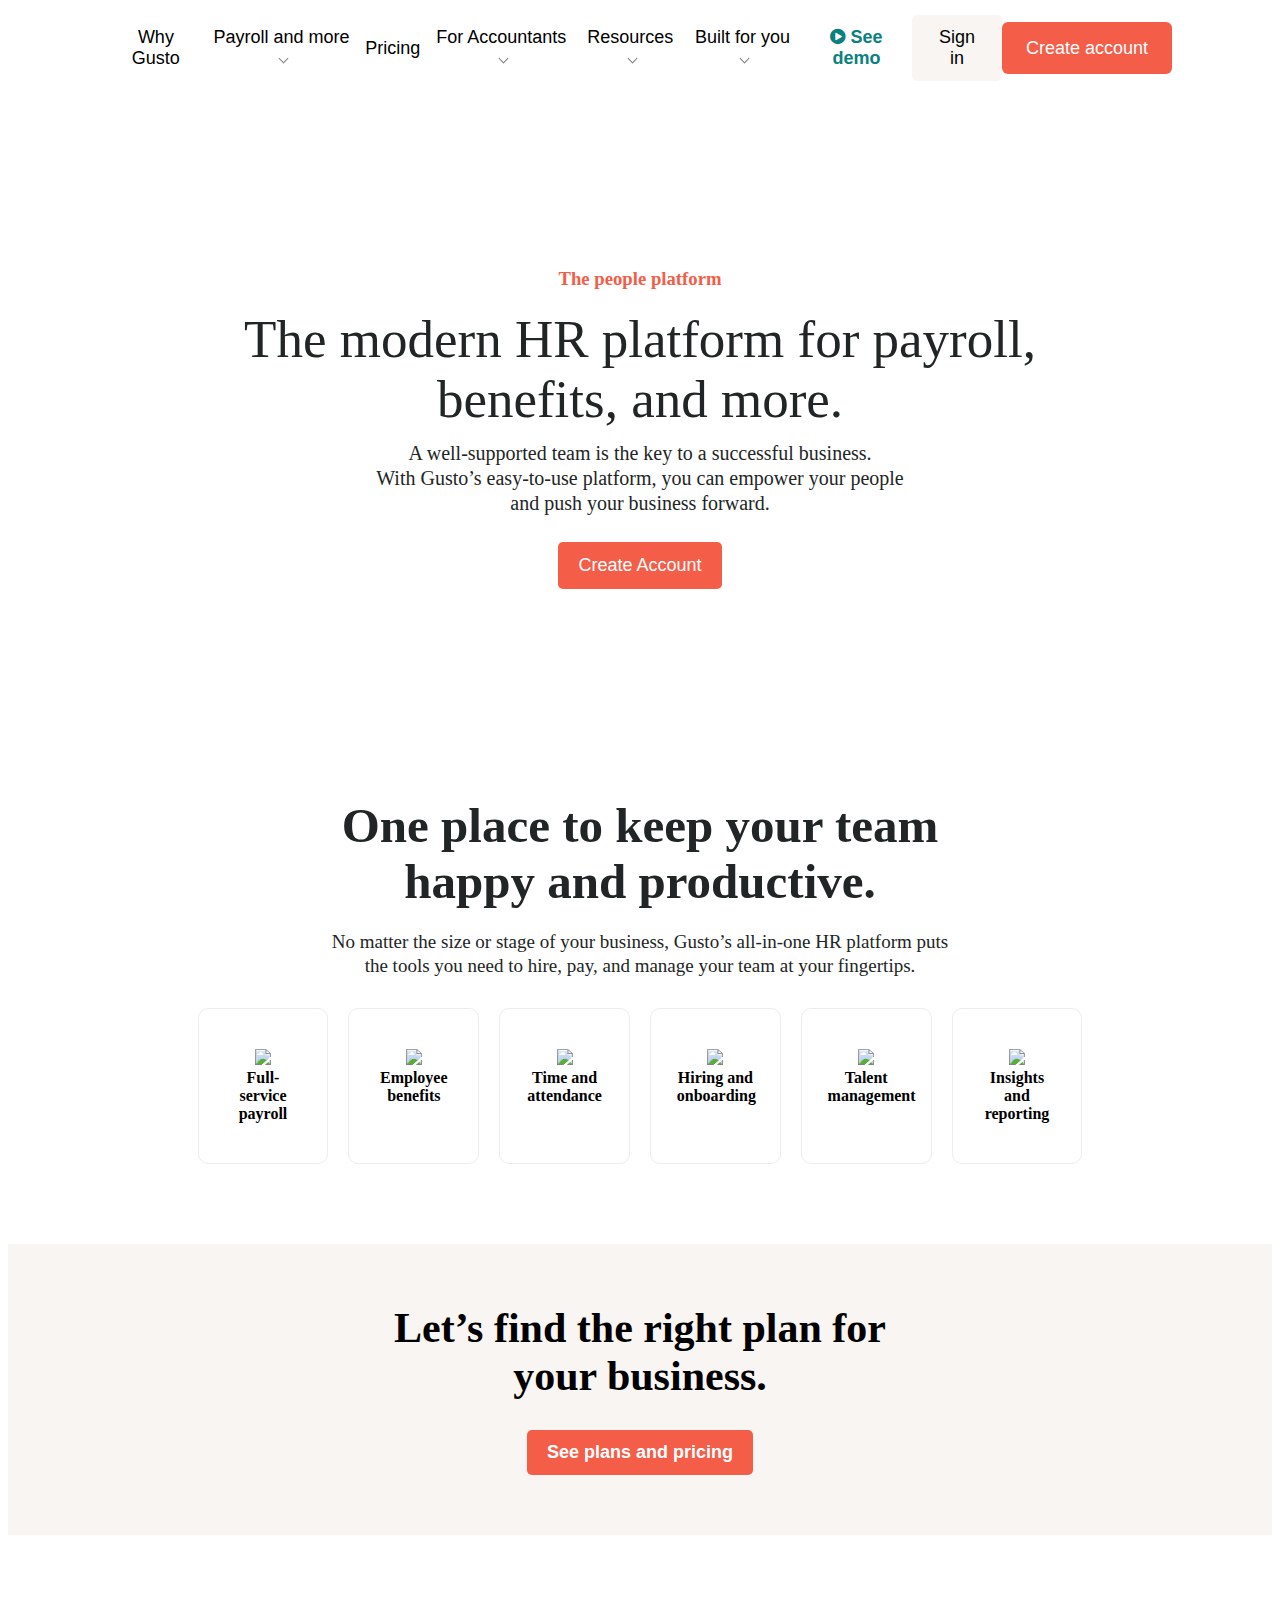
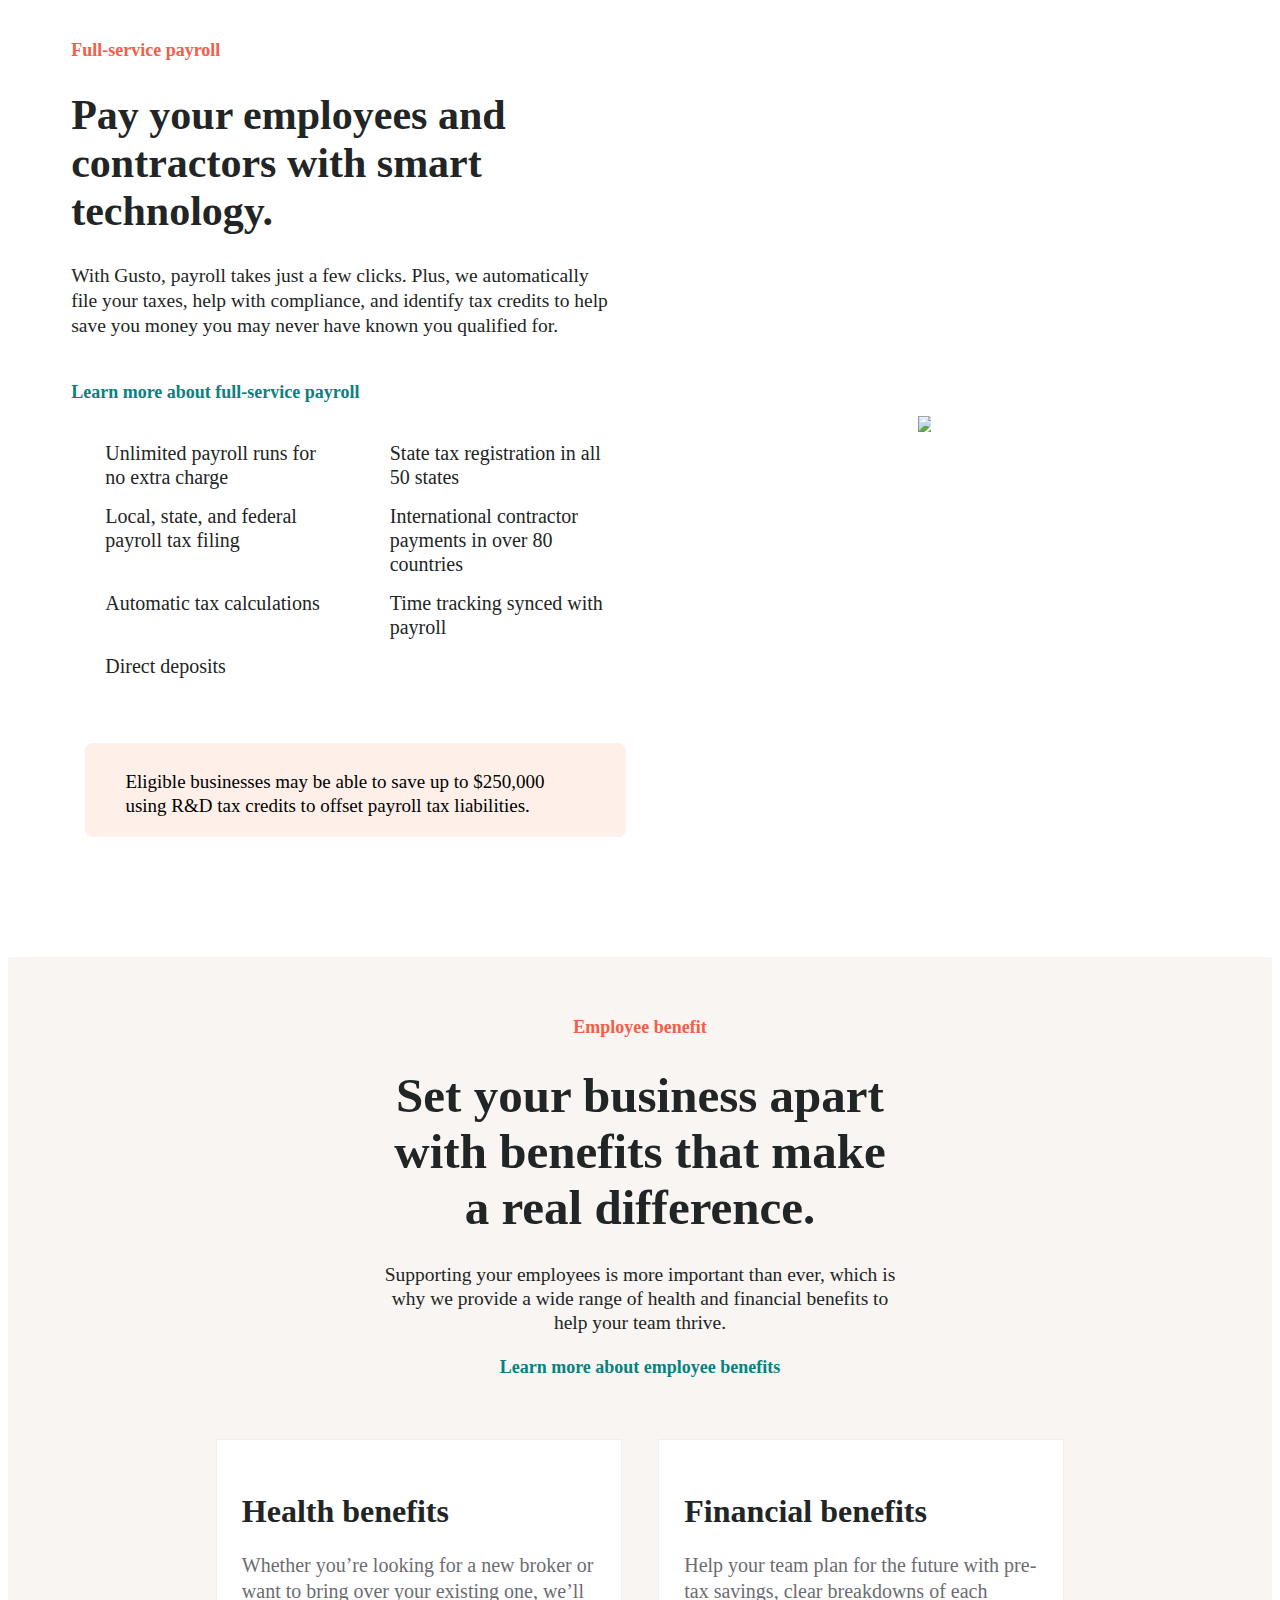
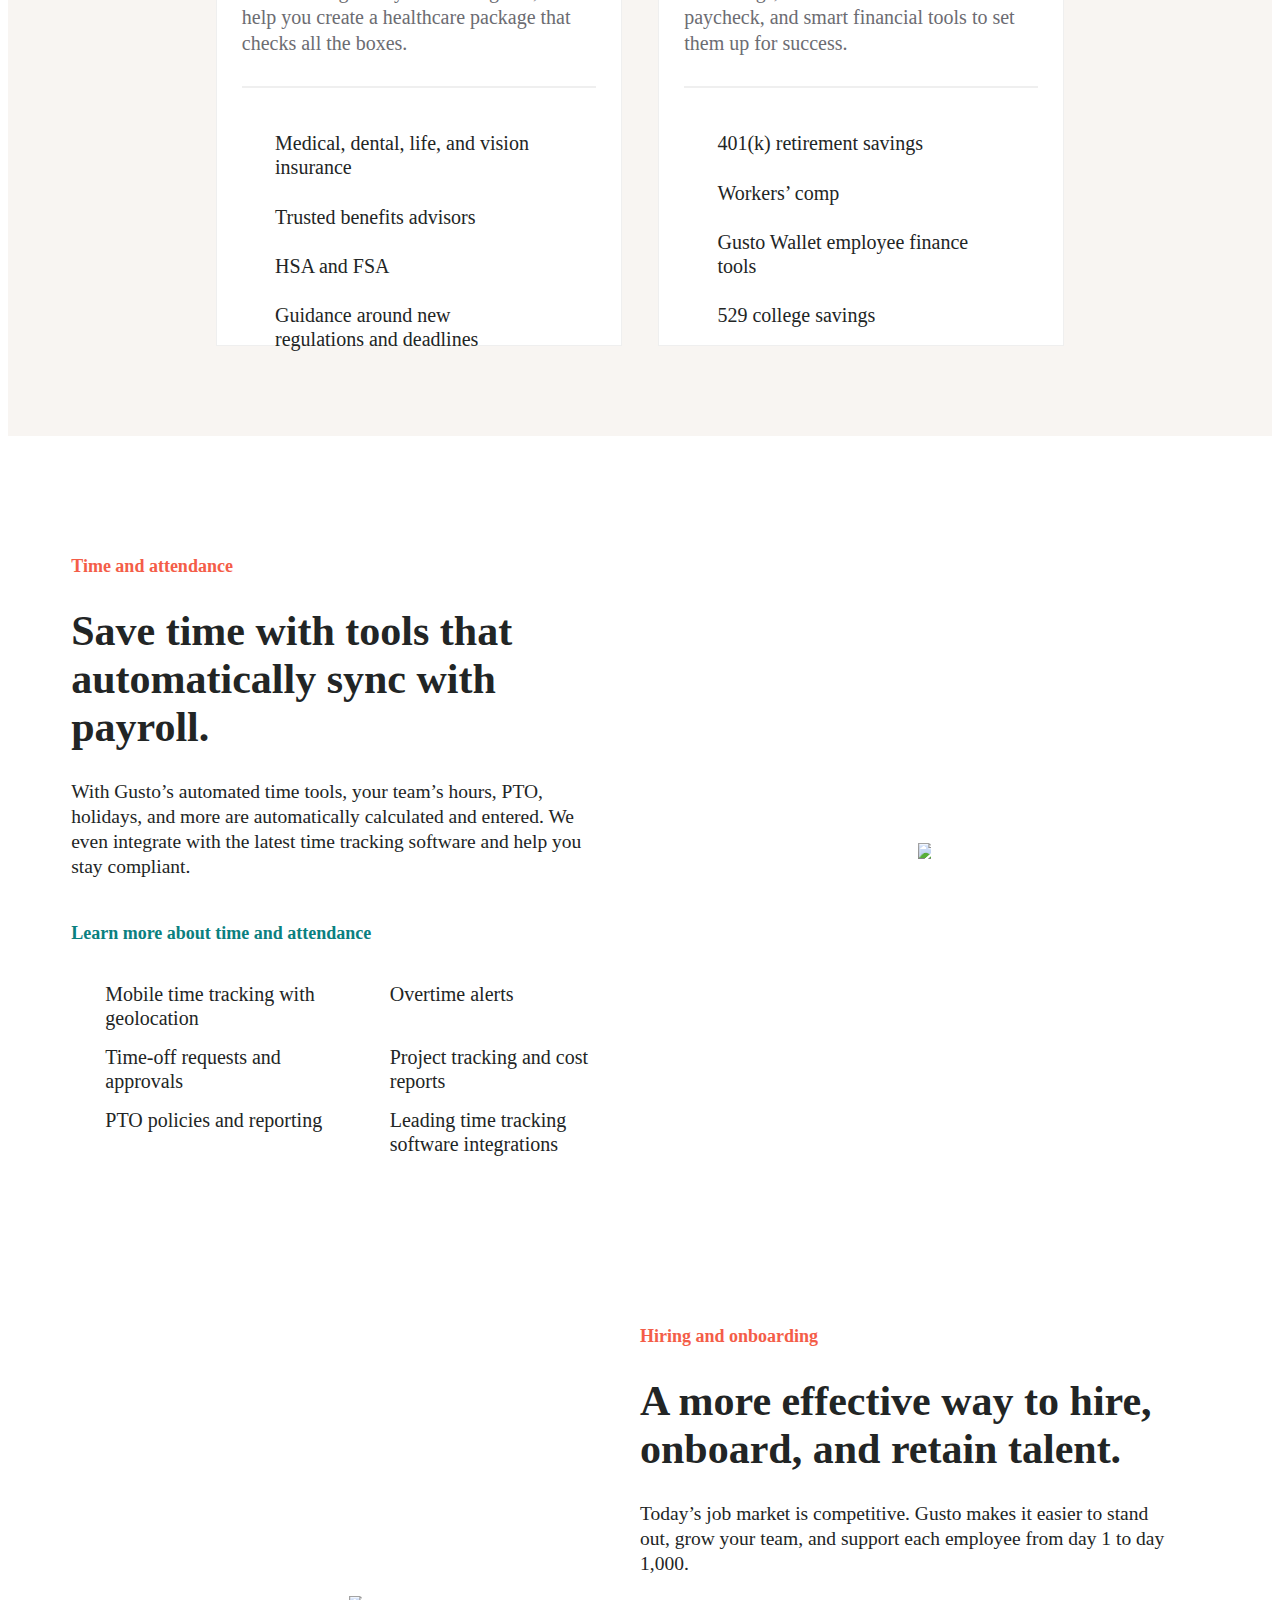
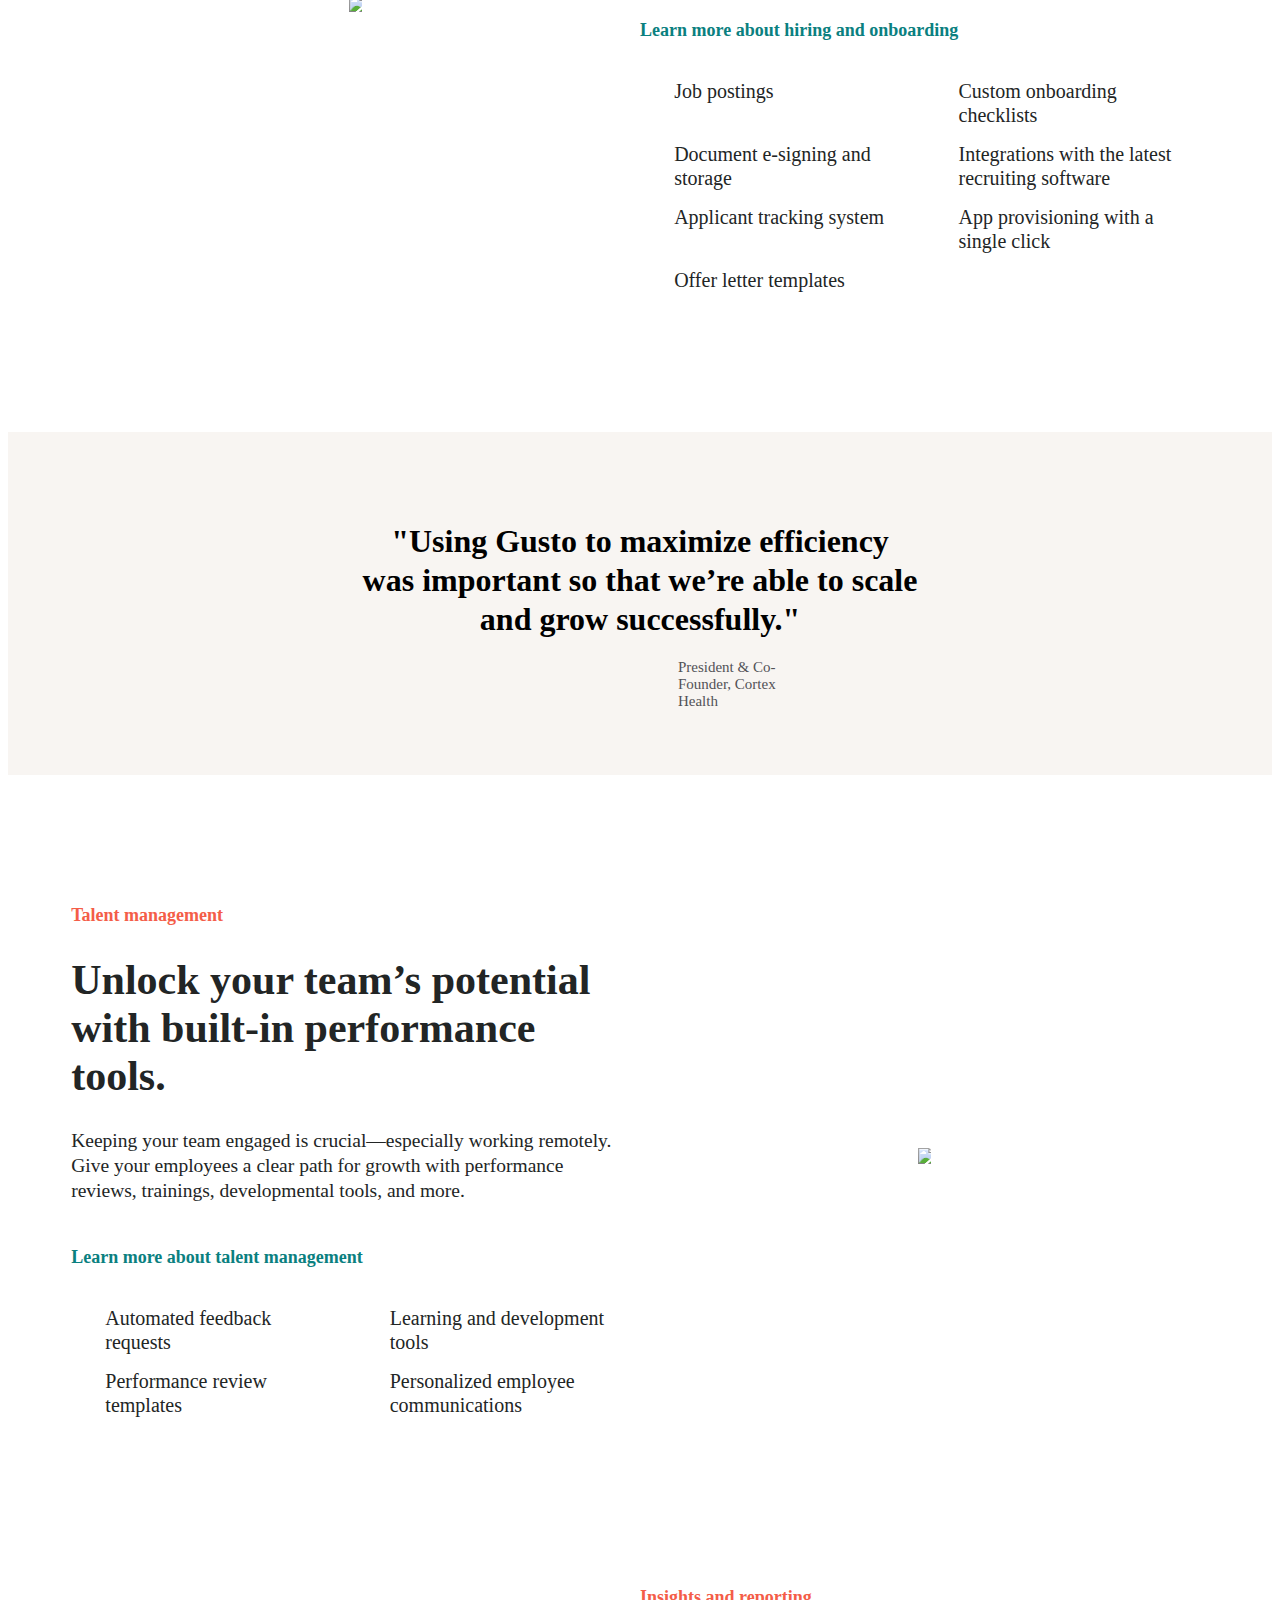
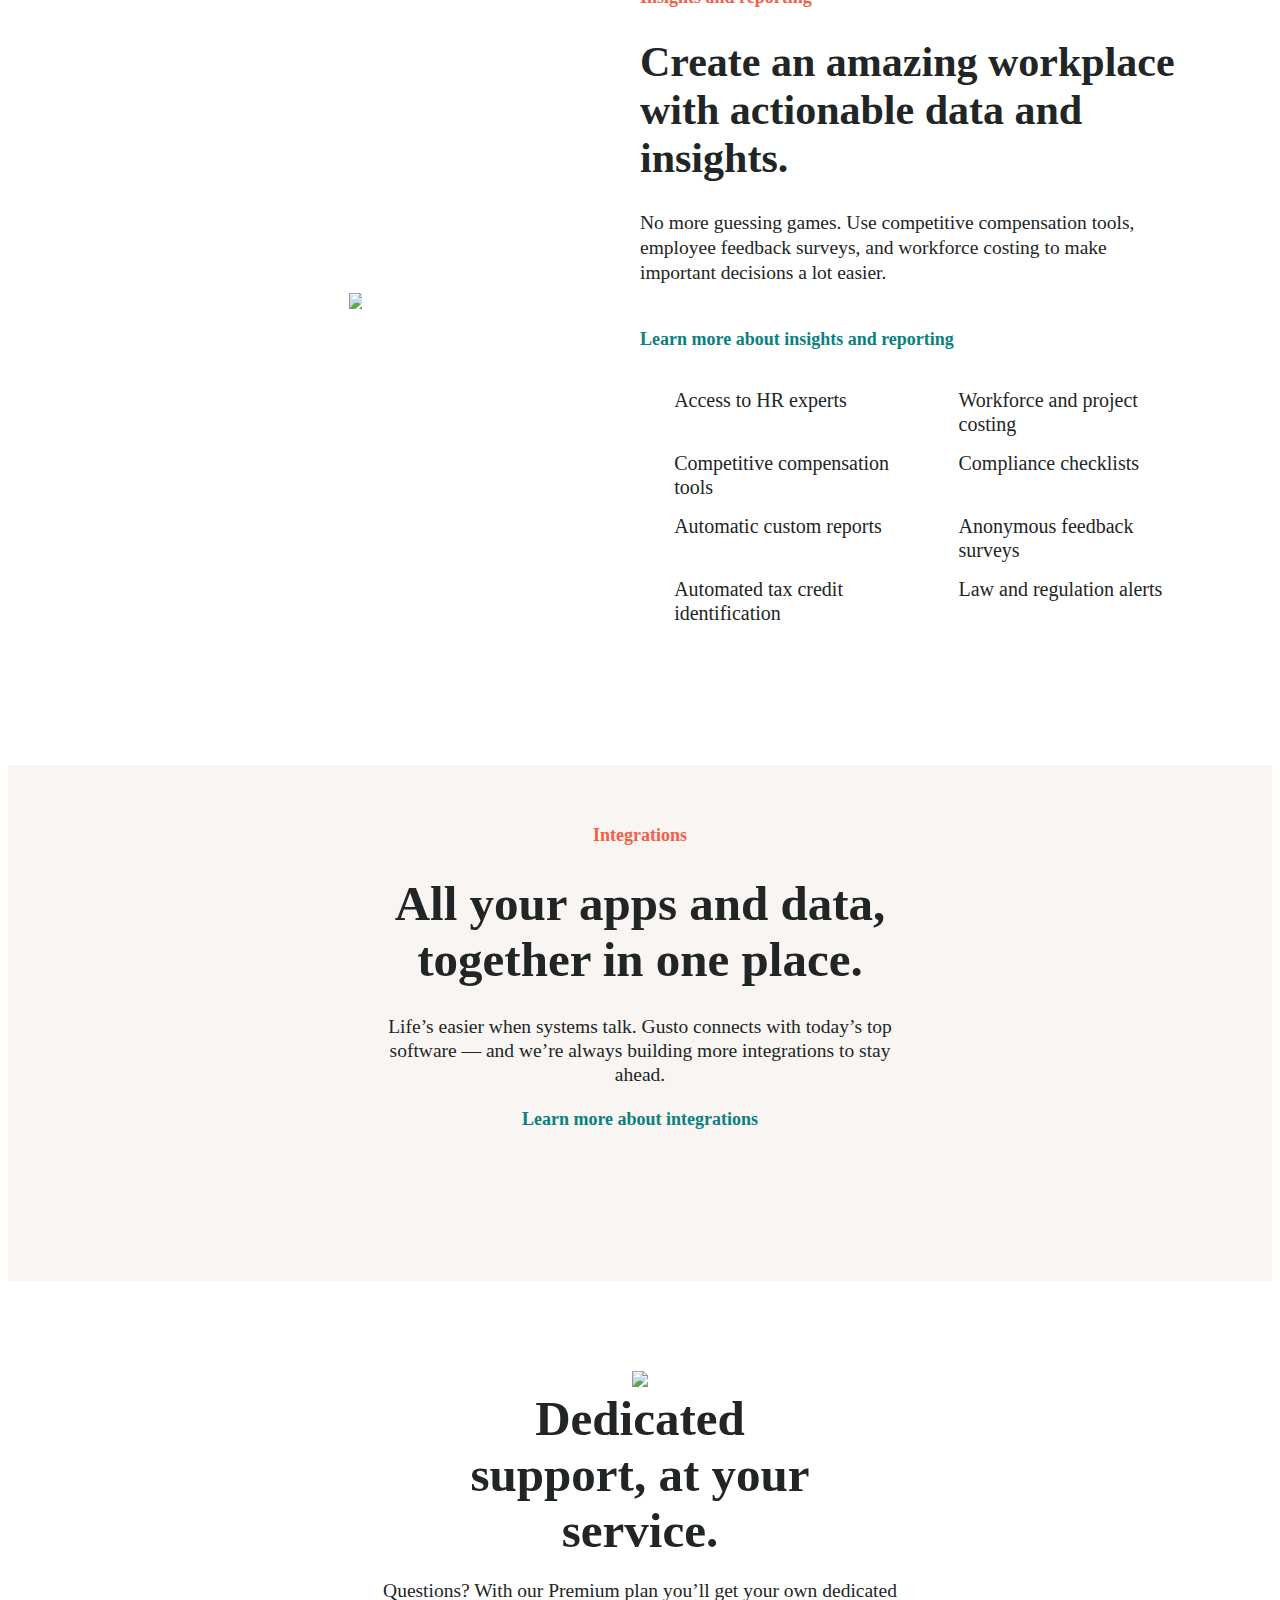
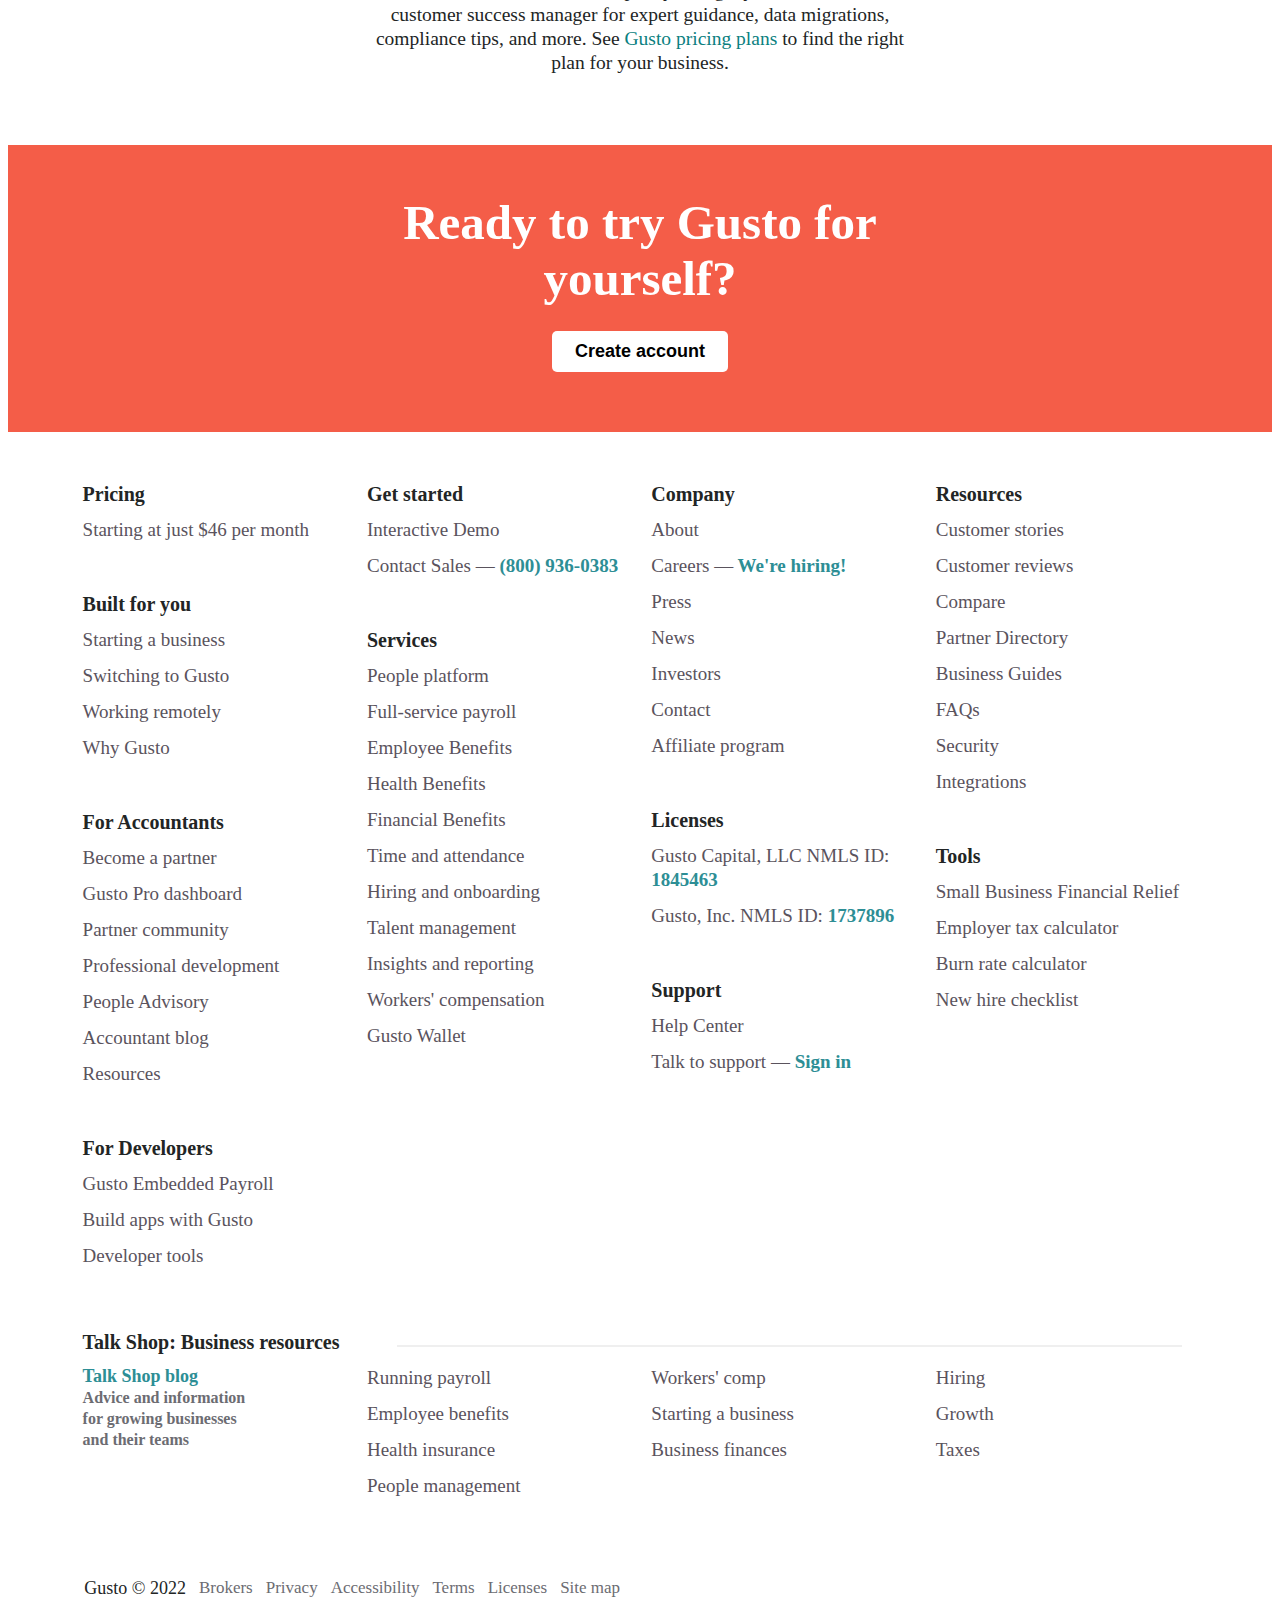
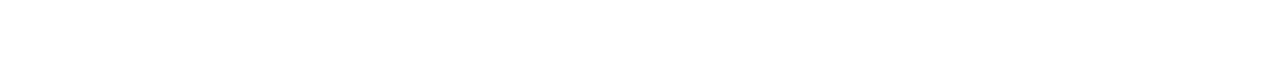
==== commit 023cdc15: "home100%" ====
--- a/home.html
+++ b/home.html
@@ -186,9 +186,9 @@
                   consectetur adipisicing elit. Necessitatibus, fuga?
              </p>
          </a></div></div>
-        <div>
+        <div id="seee">
          <button id="see"><i class="fa fa-play-circle"></i> See demo</button></div>
-        <div>
+        <div id="seclastt">
          <button id="seclast">Sign in</button></div>
         <div>
          <button>Create account</button></div> 
@@ -458,7 +458,139 @@
         <h2>Ready to try Gusto for yourself?</h2>
         <button>Create account</button>
     </div>
-    </body>
+
+
+    <footer>
+        <div>
+            <div>
+                <h3 id="pri">Pricing</h3>
+                <p id="per">Starting at just $46 per month</p>
+
+                <h3>Built for you</h3>
+                <p>Starting a business</p>
+                <p>Switching to Gusto</p>
+                <p>Working remotely</p>
+                <p>Why Gusto</p>
+
+                <h3>For Accountants</h3>
+                <p>Become a partner</p>
+                <p>Gusto Pro dashboard</p>
+                <p>Partner community</p>
+                <p>Professional development</p>
+                <p>People Advisory</p>
+                <p>Accountant blog</p>
+                <p>Resources</p>
+
+                <h3>For Developers</h3>
+                <p>Gusto Embedded Payroll</p>
+                <p>Build apps with Gusto</p>
+                <p>Developer tools</p>
+
+              </div>
+            <div>
+                <h3>Get started</h3>
+                <p>Interactive Demo</p>
+                <p>Contact Sales —<span> (800) 936-0383</span>
+                </p>
+
+                <h3>Services</h3>
+                <p>People platform</p>
+                <p>Full-service payroll</p>
+                <p>Employee Benefits</p>
+                <p>Health Benefits</p>
+                <p>Financial Benefits</p>
+                <p>Time and attendance</p>
+                <p>Hiring and onboarding</p>
+                <p>Talent management</p>
+                <p>Insights and reporting</p>
+                <p>Workers' compensation</p>
+                <p>Gusto Wallet</p>
+            </div>
+            <div>
+                <h3>Company</h3>
+                <p>About</p>
+                <p>Careers —<span> We're hiring!</span></p>
+                <p>Press</p>
+                <p>News</p>
+                <p>Investors</p>
+                <p>Contact</p>
+                <p>Affiliate program</p>
+
+                <h3>Licenses</h3>
+                <p>Gusto Capital, LLC NMLS ID: <span>1845463</span></p>
+                <p>Gusto, Inc. NMLS ID: <span>1737896</span></p>
+
+                <h3>Support</h3>
+                <p>Help Center</p>
+                <p>Talk to support — <span>Sign in</span></p>
+            </div>
+            <div>
+                <h3>Resources</h3>
+                <p>Customer stories</p>
+                <p>Customer reviews</p>
+                <p>Compare</p>
+                <p>Partner Directory</p>
+                <p>Business Guides</p>
+                <p>FAQs</p>
+                <p>Security</p>
+                <p>Integrations</p>
+
+                <h3>Tools</h3>
+                <p>Small Business Financial Relief</p>
+                <p>Employer tax calculator</p>
+                <p>Burn rate calculator</p>
+                <p>New hire checklist</p>
+            </div>
+        </div>
+        <div>
+            <div class="talk">
+                <h3>Talk Shop: Business resources</h3>
+            </div>
+            <div class="hr"> <hr> </div>
+        </div>
+        <div>
+            <div>
+                <span>Talk Shop blog</span>
+                <p id="p" >Advice and information for growing businesses and their teams</p>
+            </div>
+            <div>
+                <p>Running payroll</p>
+                <p>Employee benefits</p>
+                <p>Health insurance</p>
+                <p>People management</p>
+            </div>
+            <div>
+                <p>Workers' comp</p>
+                <p>Starting a business</p>
+                <p>Business finances</p>
+            </div>
+            <div>
+                <p>Hiring</p>
+                <p>Growth</p>
+                <p>Taxes</p>
+            </div>
+        </div>
+        <div id="last">
+            <p>
+                Gusto © 2022
+            </p>
+            <p>Brokers</p>
+            <p>
+                Privacy</p>
+            <p>Accessibility</p>
+            <p>Terms</p>
+            <p>Licenses</p>
+            <p>
+                Site map</p>
+            <i class="fa-brands fa-facebook-f"></i>
+            <i class="fa-brands fa-twitter"></i>
+            <i class="fa-brands fa-linkedin"></i>
+            <i class="fa-brands fa-instagram"></i>
+        </div>
+    </footer>
+    
+
+</body>
 </html>
 
 <script>
--- a/home.css
+++ b/home.css
@@ -581,7 +581,6 @@
     padding-top: 50px;
     padding-bottom: 60px;
     text-align: center;
-    margin-bottom: 50px;
 }
 #ninethpart>h2{
     font-size: 49px;
@@ -611,4 +610,142 @@
 }
 }
 
-
+footer>div{
+    width: 90%;
+    margin: auto;
+    display: flex;
+    /* border: 1px solid gray; */
+}
+footer>div>div{
+    /* border: 1px solid green; */
+    width: 23%;
+    margin: auto;
+    margin-top: 0%;
+}
+footer>div>div>h3{
+    margin-top: 50px;
+    color:#222525;
+    font-size:20px;
+    line-height: 24px;
+    margin-bottom: 12px;
+}
+footer>div>div>p{
+    margin-top:0px;
+    margin-bottom: 12px;
+    color: #5a535d;
+    line-height: 24px;
+    font-size:19px;
+    font-weight: 500;
+    }
+footer>div>div>p:hover{
+color: #2BABAD;
+cursor: pointer;
+}
+footer>div>div>p>span{
+    color: #2d8e95;
+    font-weight: bold;
+}
+footer>div>.hr{
+    margin-top: 35px;
+    width: 69%;
+}
+footer>div>.talk{
+    margin-left: 1%;
+}
+#p{
+    font-size: 16px;
+    color:#6C6C72;
+    line-height: 21px;
+    width: 70%;
+    font-weight: 600;
+}
+footer>div>div>span{
+    color: #2d8e95;
+    font-weight: bold;
+    font-size: 18px;
+}
+footer>div>div>span:hover{
+    color: #2BABAD;
+    cursor: pointer;
+}
+footer>:last-child{
+    margin-top: 50px;
+    margin-bottom: 50px;
+}
+footer>:last-child>p{
+    margin-left: 13px;
+   color: #6c6c72 ;
+   font-size: 17px;
+   line-height: 21px;
+}
+footer>:last-child>p:hover{
+    cursor: pointer;
+}
+footer>:last-child>:first-child{
+    font-size: 18px;
+    color: #222525;
+}
+.fa-brands{
+    margin-left: 23px;
+    margin-top: 20px;
+    font-size: 18px;
+    color: #bbbbbd;
+}
+.fa-brands:hover{
+    cursor: pointer;
+    color: #2BABAD;
+}
+@media all and (max-width: 764px){
+    footer>div>div>p{
+        display: none;
+    }
+    #per{
+        display: block;
+    }
+    footer>div{
+        width: 90%;
+        /* border: 1px solid green; */
+        flex-direction: column;
+        margin-left: 10%;
+    }
+    footer>div>div{
+        /* border: 1px solid green; */
+        width: 100%;
+    }
+
+    footer>div>div>h3{
+        font-size:18px;
+    }
+    footer>div>div>h3:hover{
+        color: #26bdbd;
+        cursor: pointer;
+    }
+    footer>div>div>#pri:hover{
+        color:#222525;
+        cursor: text;
+    }
+    footer>div>div>p{
+        font-size:17.5px;
+        }
+    footer>div>.hr{
+        display: none;
+    }
+    footer>div>.talk{
+        margin-left: 1%;
+        width: 90%;
+        margin-top: 20px;
+        border-top: 1px solid #c4c4db;
+        border-bottom: 1px solid #c4c4db;
+    }
+    footer>div>.talk>h3{
+        margin-top: 30px;
+        margin-bottom: 30px;
+    }
+    footer>div>div>span{
+        display: none;
+    }
+    #last{
+        display: grid;
+        grid-template-columns: repeat(5, 1fr);
+    }
+}--- a/navbar.css
+++ b/navbar.css
@@ -1,134 +1,138 @@
 #navbar{
-  display: flex;
-  height: 80px;
-  width: 100%;
-  justify-content: space-evenly;
+    display: flex;
+    height: 80px;
+    width: 100%;
+    background-color:#ffffff ;
+    justify-content: space-evenly;
 }
 #navbar>div{
-  display: flex;
-  height: 100%;
-  position: relative;
-  align-items: center; 
-  border: none;
-  cursor: pointer;
+    display: flex;
+    height: 100%;
+    position: relative;
+    align-items: center; 
+    border: none;
+    cursor: pointer;
 }
 #navbar>div>img{
-  height: 60%;
+    height: 60%;
 }
 .second>.dropdown{
-  position: absolute;
-  z-index: 1;
-  display: none;
-  top: 80px;
+    position: absolute;
+    z-index: 1;
+    display: none;
+    top: 80px;
 }
 .dropdown a {
-  color: black;
-  padding: 12px 16px;
-  text-decoration: none;
-  display: block;
-  margin: auto;
-  box-shadow: rgba(0, 0, 0, 0.24) 0px 3px 8px;
-}
-.dropdown:hover{
-  background-color: rgb(245, 245, 245);
-}
-.dropdown a:hover{
-    background-color: white;
-}
-.dropdown a button{
-   width: 268px;
-}
-.second:hover .dropdown{
-  display: grid;
-  grid-template-columns: repeat(2, 300px);
+  /* background-color:#ffffff ; */
+    color: black;
+    padding: 12px 16px;
+    text-decoration: none;
+    display: block;
+    margin: auto;
+    box-shadow: rgba(0, 0, 0, 0.24) 0px 3px 8px;
+  }
+  .dropdown{
+     background-color:#ffffff ;
+  }
+  .dropdown:hover{
+    background-color: rgb(245, 245, 245);
+  }
+  .dropdown a:hover{
+      background-color: white;
+  }
+  .dropdown a button{
+     width: 268px;
+  }
+  .second:hover .dropdown{
+    display: grid;
+    grid-template-columns: repeat(2, 300px);
 
 }
 .third:hover .dropdown{
-display: grid;
-grid-template-columns: repeat(1, 300px);
+  display: grid;
+  grid-template-columns: repeat(1, 300px);
 
 }
-.dropdown a>:first-child{
-  color: #0a8080;
-  margin: auto;
-}
-button{
-  font-size: large;
-  border: none;
-  background-color: transparent;
-}
-button:hover{
-  color: #0a8080;
-  cursor: pointer;
-}
-#navbar>:first-child{
-  margin-left: 100px;
-}
-#navbar>:last-child{
-  margin-right: 100px;
-}
-#navbar>:nth-last-child(2)>:last-child>button{
-  height: 52px;
-  width: 170px;
-  color: white;
-  border:none;
-  background-color: #f45d48 ;
-  border-radius: 6px;
-}
-#navbar>:last-child>:nth-last-child(2)>button:hover{
-  background-color: #e63922
-}
-#seclast{
-  padding: 12px 20px;
-  background-color:#f8f5f2;
-  border-radius: 5px;
-}
-#see{
-  color: #0a8080;
-  font-weight: bold;
-}
-#see:hover{
-  color: #26bdbd;
-  text-decoration: underline;
-}
-.arrow {
-  border: solid gray;
-  border-width: 0px 1.5px 1.5px 0;
-  display: inline-block;
-  padding: 3px;
-  margin-bottom: 2.5px;
-  margin-left: 4px;
-}
-.down {
-  transform: rotate(45deg);
-  -webkit-transform: rotate(45deg);
-}
-.down:hover {
-  transform: rotate(-135deg);
-  -webkit-transform: rotate(-135deg);
-}
-#navbar a.icon{
-  display: none;
-}
+  .dropdown a>:first-child{
+    color: #0a8080;
+    margin: auto;
+  }
+  button{
+    font-size: large;
+    border: none;
+    background-color: transparent;
+  }
+  button:hover{
+    color: #0a8080;
+    cursor: pointer;
+ }
+  #navbar>:first-child{
+    margin-left: 100px;
+  }
+  #navbar>:last-child{
+    margin-right: 100px;
+  }
+  #navbar>:last-child>button{
+    height: 52px;
+    width: 170px;
+    color: white;
+    border:none;
+    background-color: #f45d48 ;
+    border-radius: 6px;
+  }
+  #navbar>:last-child>button:hover{
+    background-color: #e63922
+  }
+  #seclast{
+    padding: 12px 20px;
+    background-color:#f8f5f2;
+    border-radius: 5px;
+  }
+  #see{
+    color: #0a8080;
+    font-weight: bold;
+  }
+  #see:hover{
+    color: #26bdbd;
+    text-decoration: underline;
+  }
+  .arrow {
+    border: solid gray;
+    border-width: 0px 1.5px 1.5px 0;
+    display: inline-block;
+    padding: 3px;
+    margin-bottom: 2.5px;
+    margin-left: 4px;
+  }
+  .down {
+    transform: rotate(45deg);
+    -webkit-transform: rotate(45deg);
+  }
+  .down:hover {
+    transform: rotate(-135deg);
+    -webkit-transform: rotate(-135deg);
+  }
 
-
-@media all and (max-width: 1134px){
-  #navbar>div{
-  margin: auto;
+  .sticky {
+    position: fixed;
+    top: 0;
+    width: 100%;
   }
-  #navbar>.mylinks{
-    display: none;
+  
+  @media all and (max-width: 764px){
+    #navbar>div{
+      display: none;
+    }
+    #navbar>#img{
+      display: flex;
+      margin-left: 0%;
+    }
+    #navbar>#seee{
+      display: flex
+    }
+    #navbar>#seclastt{
+      display: flex;
+    }
   }
-  #navbar a.icon {
-    background: black;
-    display: block;
-    position: absolute;
-    font-size: xx-large;
-    color: white;
-    top: 25px;
-    margin-left: 97%;
-  }
-}
-
 
   --- a/navbar.css
+++ b/navbar.css
@@ -1,134 +1,138 @@
 #navbar{
-  display: flex;
-  height: 80px;
-  width: 100%;
-  justify-content: space-evenly;
+    display: flex;
+    height: 80px;
+    width: 100%;
+    background-color:#ffffff ;
+    justify-content: space-evenly;
 }
 #navbar>div{
-  display: flex;
-  height: 100%;
-  position: relative;
-  align-items: center; 
-  border: none;
-  cursor: pointer;
+    display: flex;
+    height: 100%;
+    position: relative;
+    align-items: center; 
+    border: none;
+    cursor: pointer;
 }
 #navbar>div>img{
-  height: 60%;
+    height: 60%;
 }
 .second>.dropdown{
-  position: absolute;
-  z-index: 1;
-  display: none;
-  top: 80px;
+    position: absolute;
+    z-index: 1;
+    display: none;
+    top: 80px;
 }
 .dropdown a {
-  color: black;
-  padding: 12px 16px;
-  text-decoration: none;
-  display: block;
-  margin: auto;
-  box-shadow: rgba(0, 0, 0, 0.24) 0px 3px 8px;
-}
-.dropdown:hover{
-  background-color: rgb(245, 245, 245);
-}
-.dropdown a:hover{
-    background-color: white;
-}
-.dropdown a button{
-   width: 268px;
-}
-.second:hover .dropdown{
-  display: grid;
-  grid-template-columns: repeat(2, 300px);
+  /* background-color:#ffffff ; */
+    color: black;
+    padding: 12px 16px;
+    text-decoration: none;
+    display: block;
+    margin: auto;
+    box-shadow: rgba(0, 0, 0, 0.24) 0px 3px 8px;
+  }
+  .dropdown{
+     background-color:#ffffff ;
+  }
+  .dropdown:hover{
+    background-color: rgb(245, 245, 245);
+  }
+  .dropdown a:hover{
+      background-color: white;
+  }
+  .dropdown a button{
+     width: 268px;
+  }
+  .second:hover .dropdown{
+    display: grid;
+    grid-template-columns: repeat(2, 300px);
 
 }
 .third:hover .dropdown{
-display: grid;
-grid-template-columns: repeat(1, 300px);
+  display: grid;
+  grid-template-columns: repeat(1, 300px);
 
 }
-.dropdown a>:first-child{
-  color: #0a8080;
-  margin: auto;
-}
-button{
-  font-size: large;
-  border: none;
-  background-color: transparent;
-}
-button:hover{
-  color: #0a8080;
-  cursor: pointer;
-}
-#navbar>:first-child{
-  margin-left: 100px;
-}
-#navbar>:last-child{
-  margin-right: 100px;
-}
-#navbar>:nth-last-child(2)>:last-child>button{
-  height: 52px;
-  width: 170px;
-  color: white;
-  border:none;
-  background-color: #f45d48 ;
-  border-radius: 6px;
-}
-#navbar>:last-child>:nth-last-child(2)>button:hover{
-  background-color: #e63922
-}
-#seclast{
-  padding: 12px 20px;
-  background-color:#f8f5f2;
-  border-radius: 5px;
-}
-#see{
-  color: #0a8080;
-  font-weight: bold;
-}
-#see:hover{
-  color: #26bdbd;
-  text-decoration: underline;
-}
-.arrow {
-  border: solid gray;
-  border-width: 0px 1.5px 1.5px 0;
-  display: inline-block;
-  padding: 3px;
-  margin-bottom: 2.5px;
-  margin-left: 4px;
-}
-.down {
-  transform: rotate(45deg);
-  -webkit-transform: rotate(45deg);
-}
-.down:hover {
-  transform: rotate(-135deg);
-  -webkit-transform: rotate(-135deg);
-}
-#navbar a.icon{
-  display: none;
-}
+  .dropdown a>:first-child{
+    color: #0a8080;
+    margin: auto;
+  }
+  button{
+    font-size: large;
+    border: none;
+    background-color: transparent;
+  }
+  button:hover{
+    color: #0a8080;
+    cursor: pointer;
+ }
+  #navbar>:first-child{
+    margin-left: 100px;
+  }
+  #navbar>:last-child{
+    margin-right: 100px;
+  }
+  #navbar>:last-child>button{
+    height: 52px;
+    width: 170px;
+    color: white;
+    border:none;
+    background-color: #f45d48 ;
+    border-radius: 6px;
+  }
+  #navbar>:last-child>button:hover{
+    background-color: #e63922
+  }
+  #seclast{
+    padding: 12px 20px;
+    background-color:#f8f5f2;
+    border-radius: 5px;
+  }
+  #see{
+    color: #0a8080;
+    font-weight: bold;
+  }
+  #see:hover{
+    color: #26bdbd;
+    text-decoration: underline;
+  }
+  .arrow {
+    border: solid gray;
+    border-width: 0px 1.5px 1.5px 0;
+    display: inline-block;
+    padding: 3px;
+    margin-bottom: 2.5px;
+    margin-left: 4px;
+  }
+  .down {
+    transform: rotate(45deg);
+    -webkit-transform: rotate(45deg);
+  }
+  .down:hover {
+    transform: rotate(-135deg);
+    -webkit-transform: rotate(-135deg);
+  }
 
-
-@media all and (max-width: 1134px){
-  #navbar>div{
-  margin: auto;
+  .sticky {
+    position: fixed;
+    top: 0;
+    width: 100%;
   }
-  #navbar>.mylinks{
-    display: none;
+  
+  @media all and (max-width: 764px){
+    #navbar>div{
+      display: none;
+    }
+    #navbar>#img{
+      display: flex;
+      margin-left: 0%;
+    }
+    #navbar>#seee{
+      display: flex
+    }
+    #navbar>#seclastt{
+      display: flex;
+    }
   }
-  #navbar a.icon {
-    background: black;
-    display: block;
-    position: absolute;
-    font-size: xx-large;
-    color: white;
-    top: 25px;
-    margin-left: 97%;
-  }
-}
-
 
   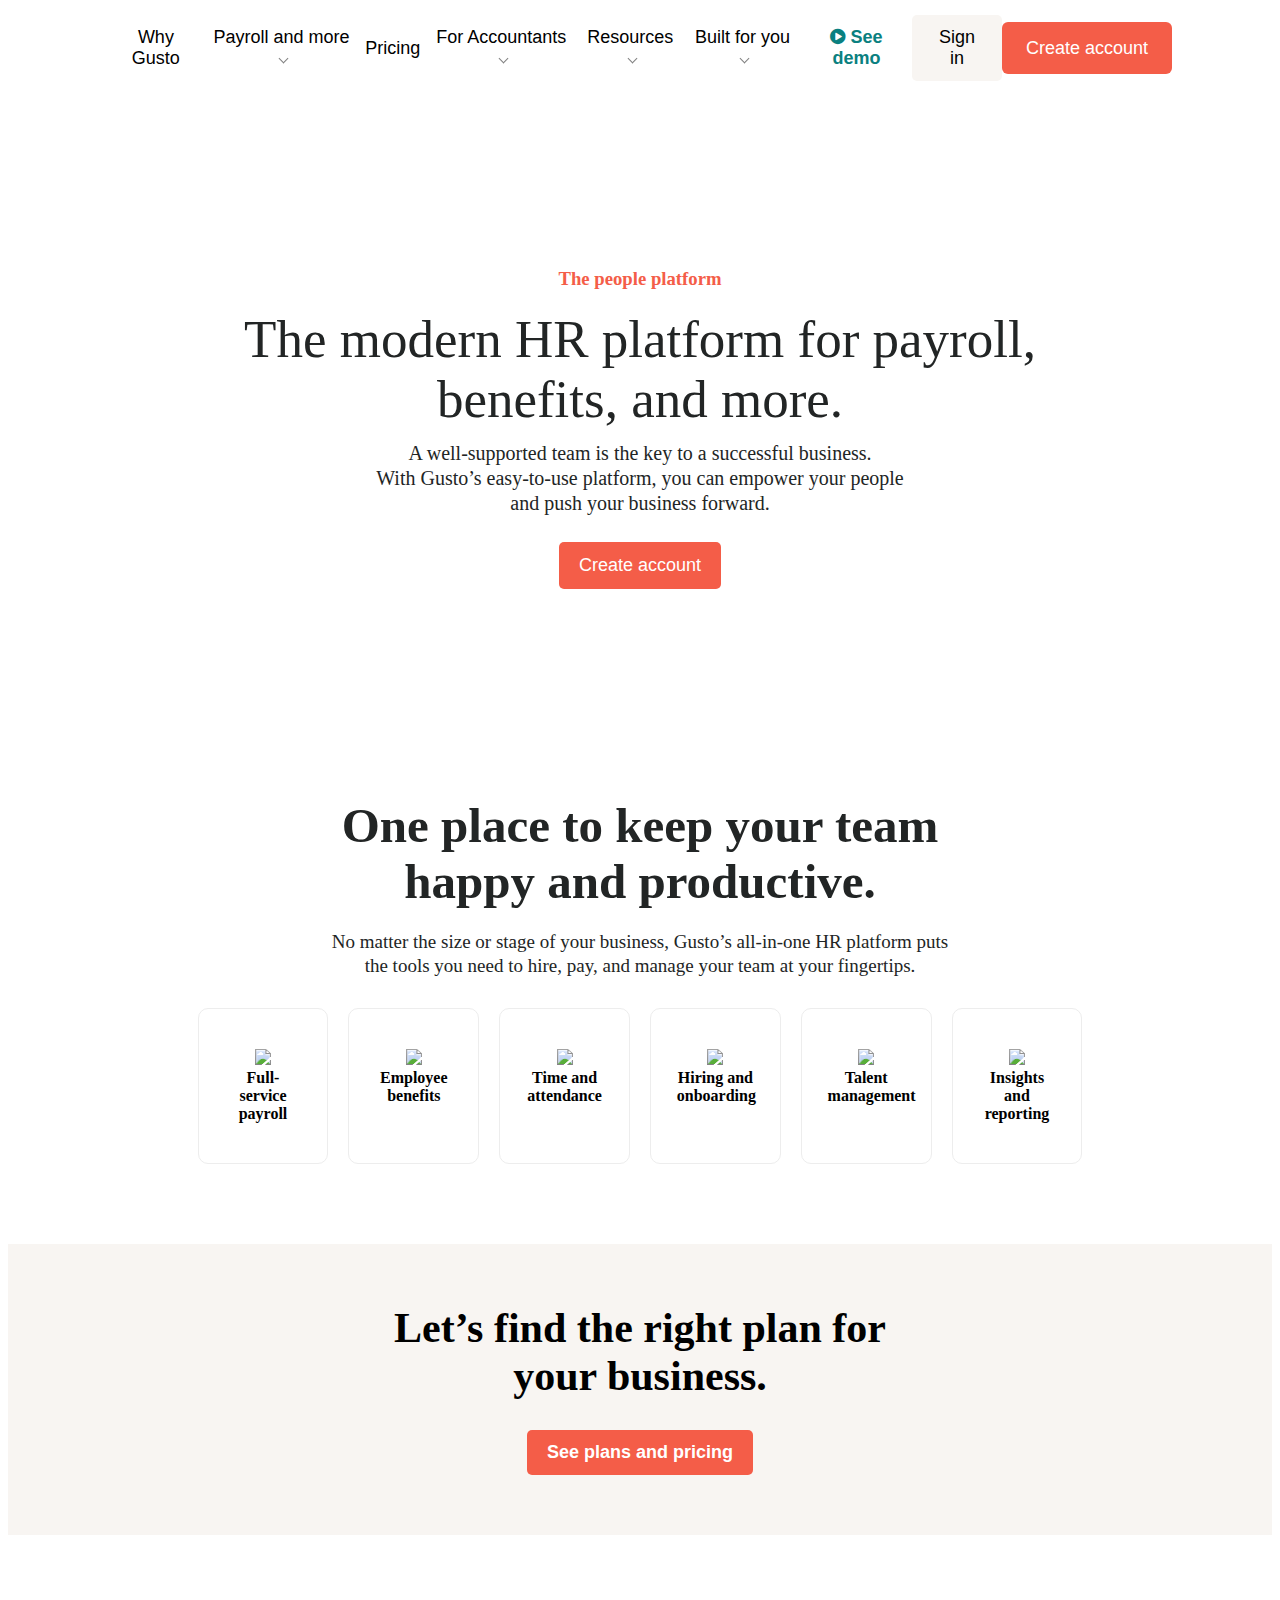
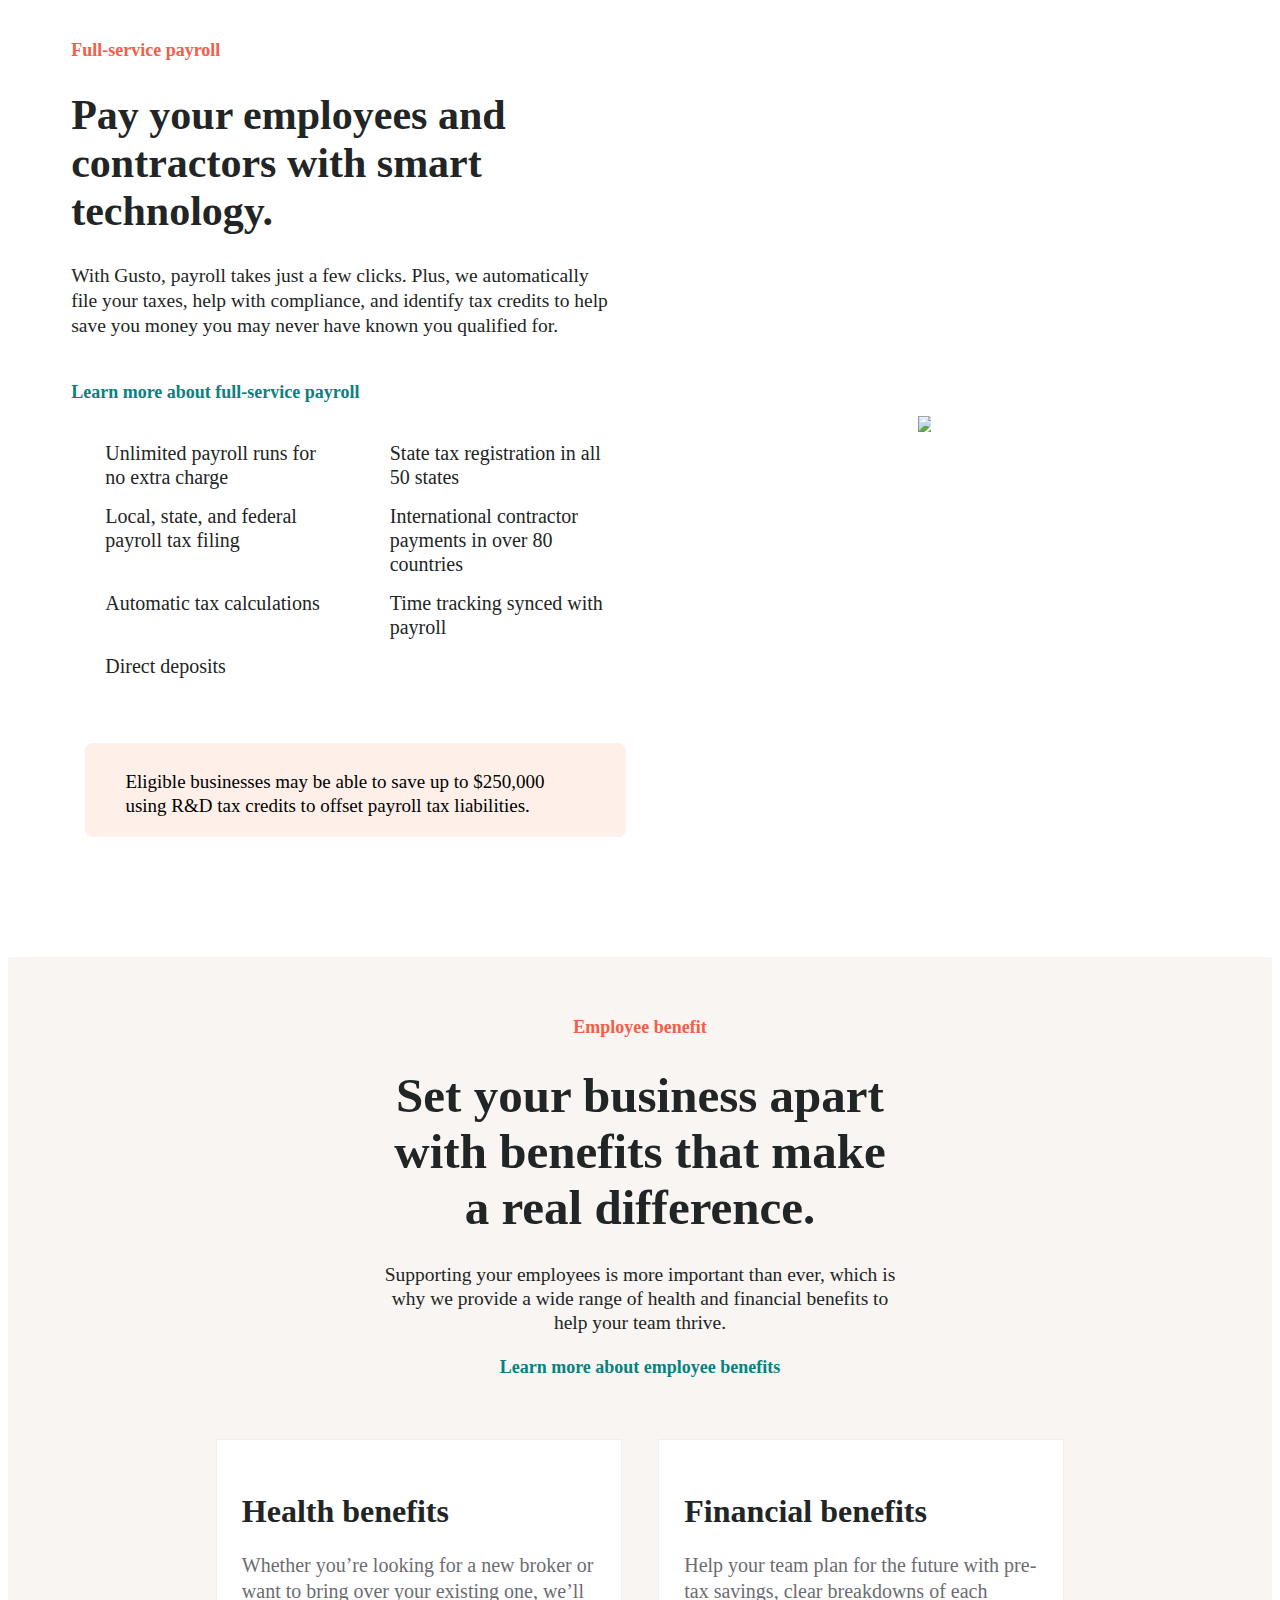
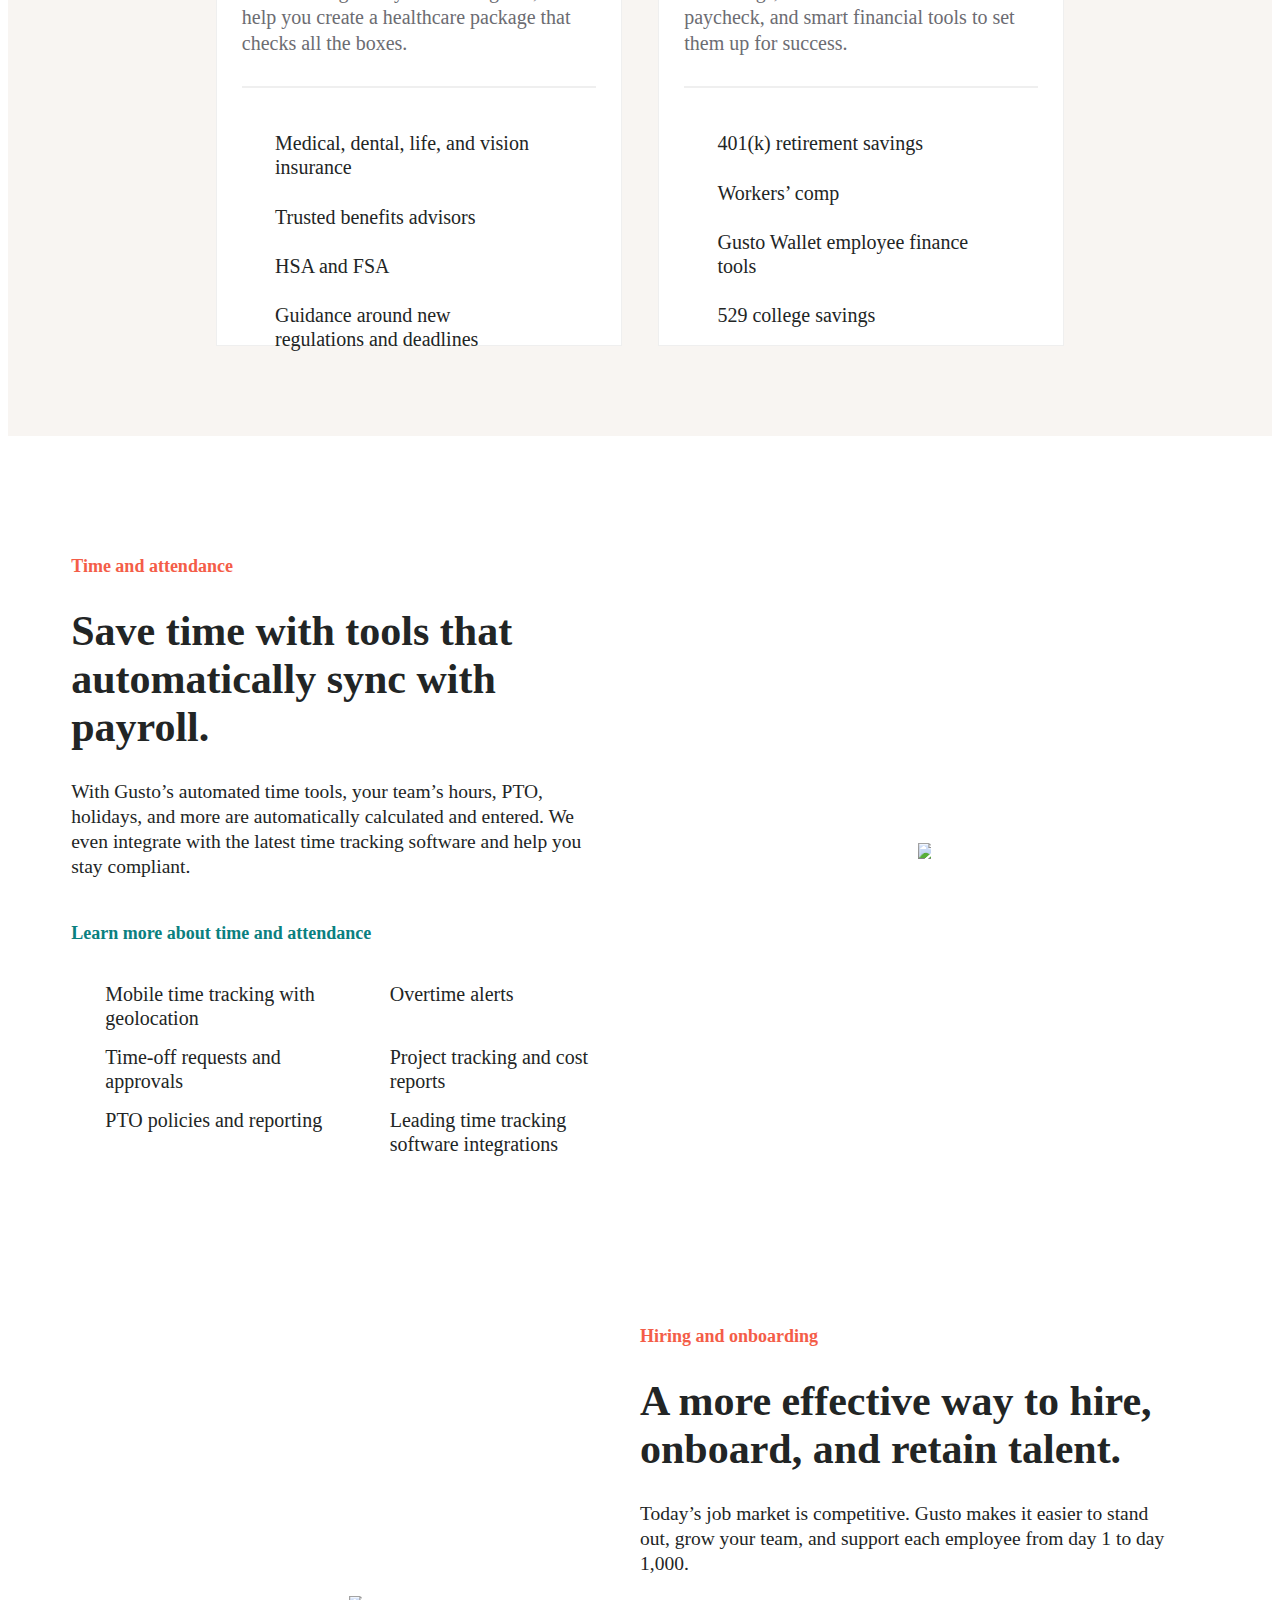
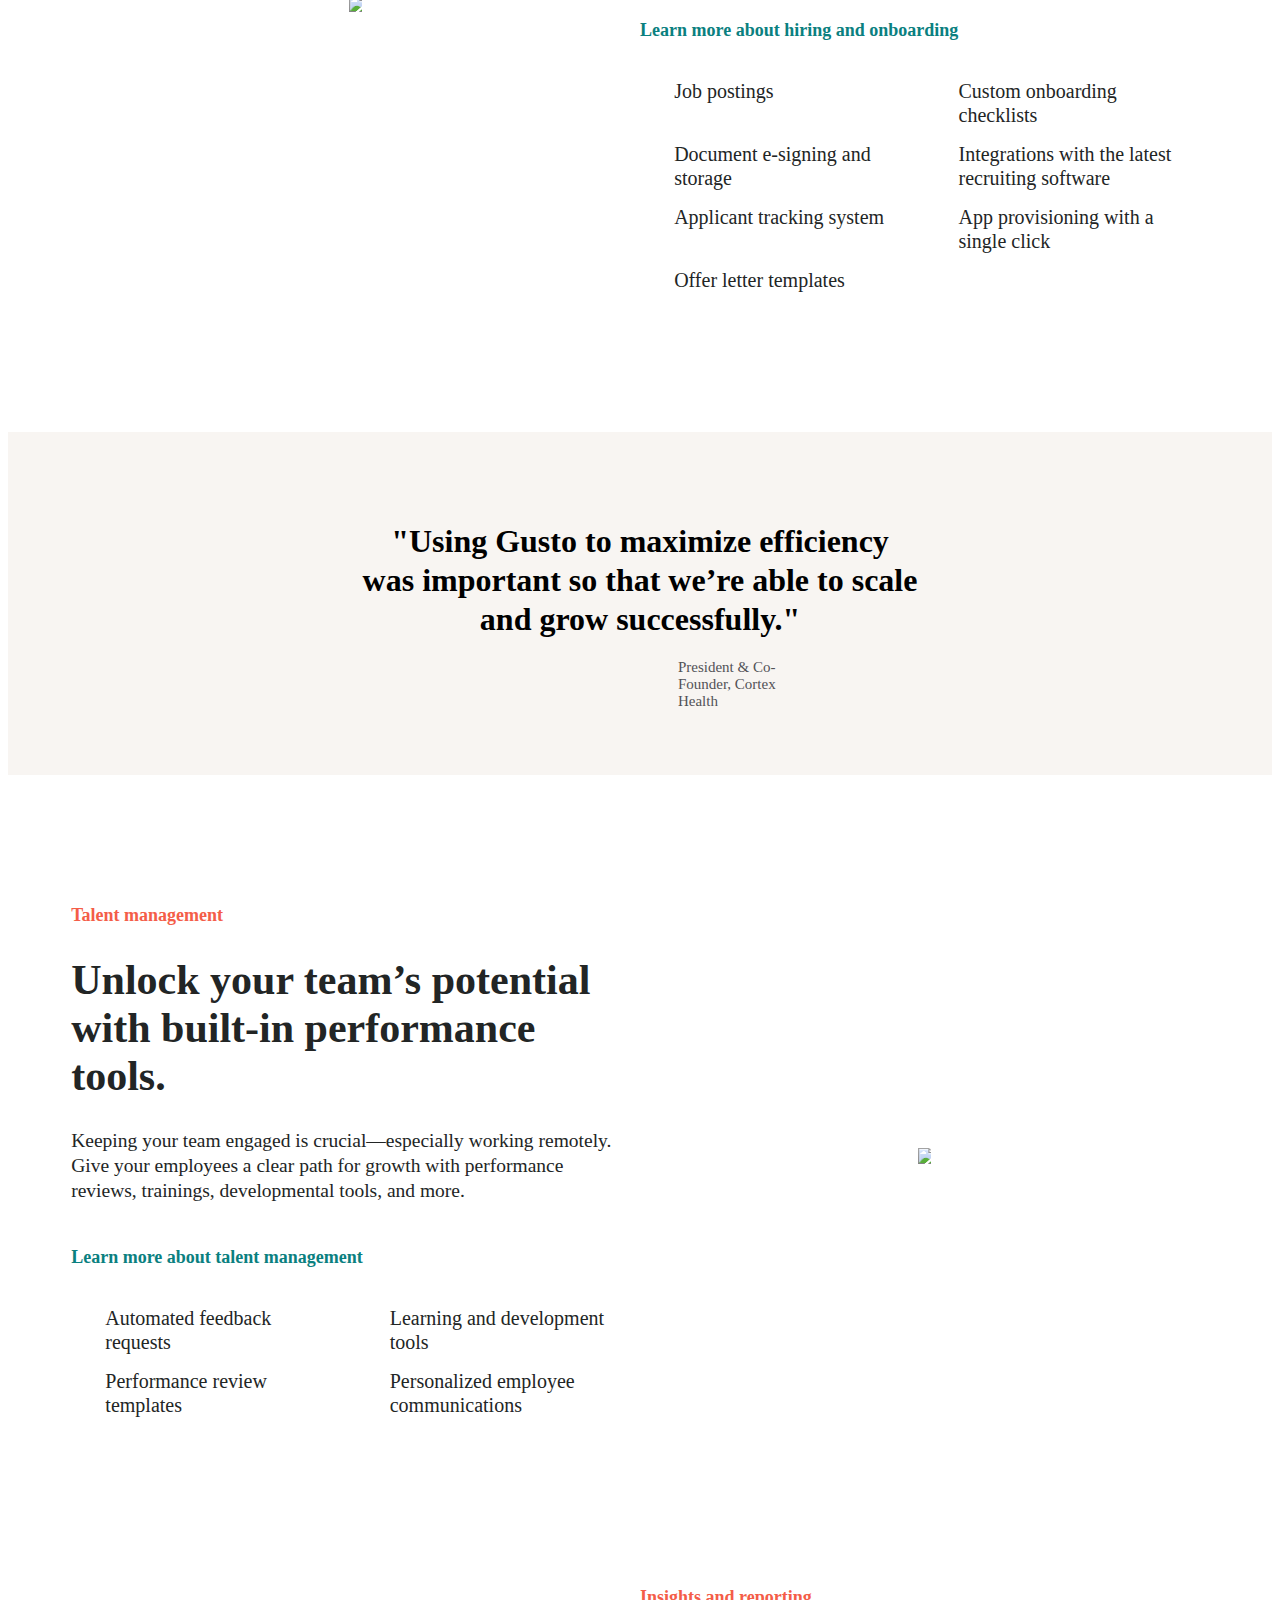
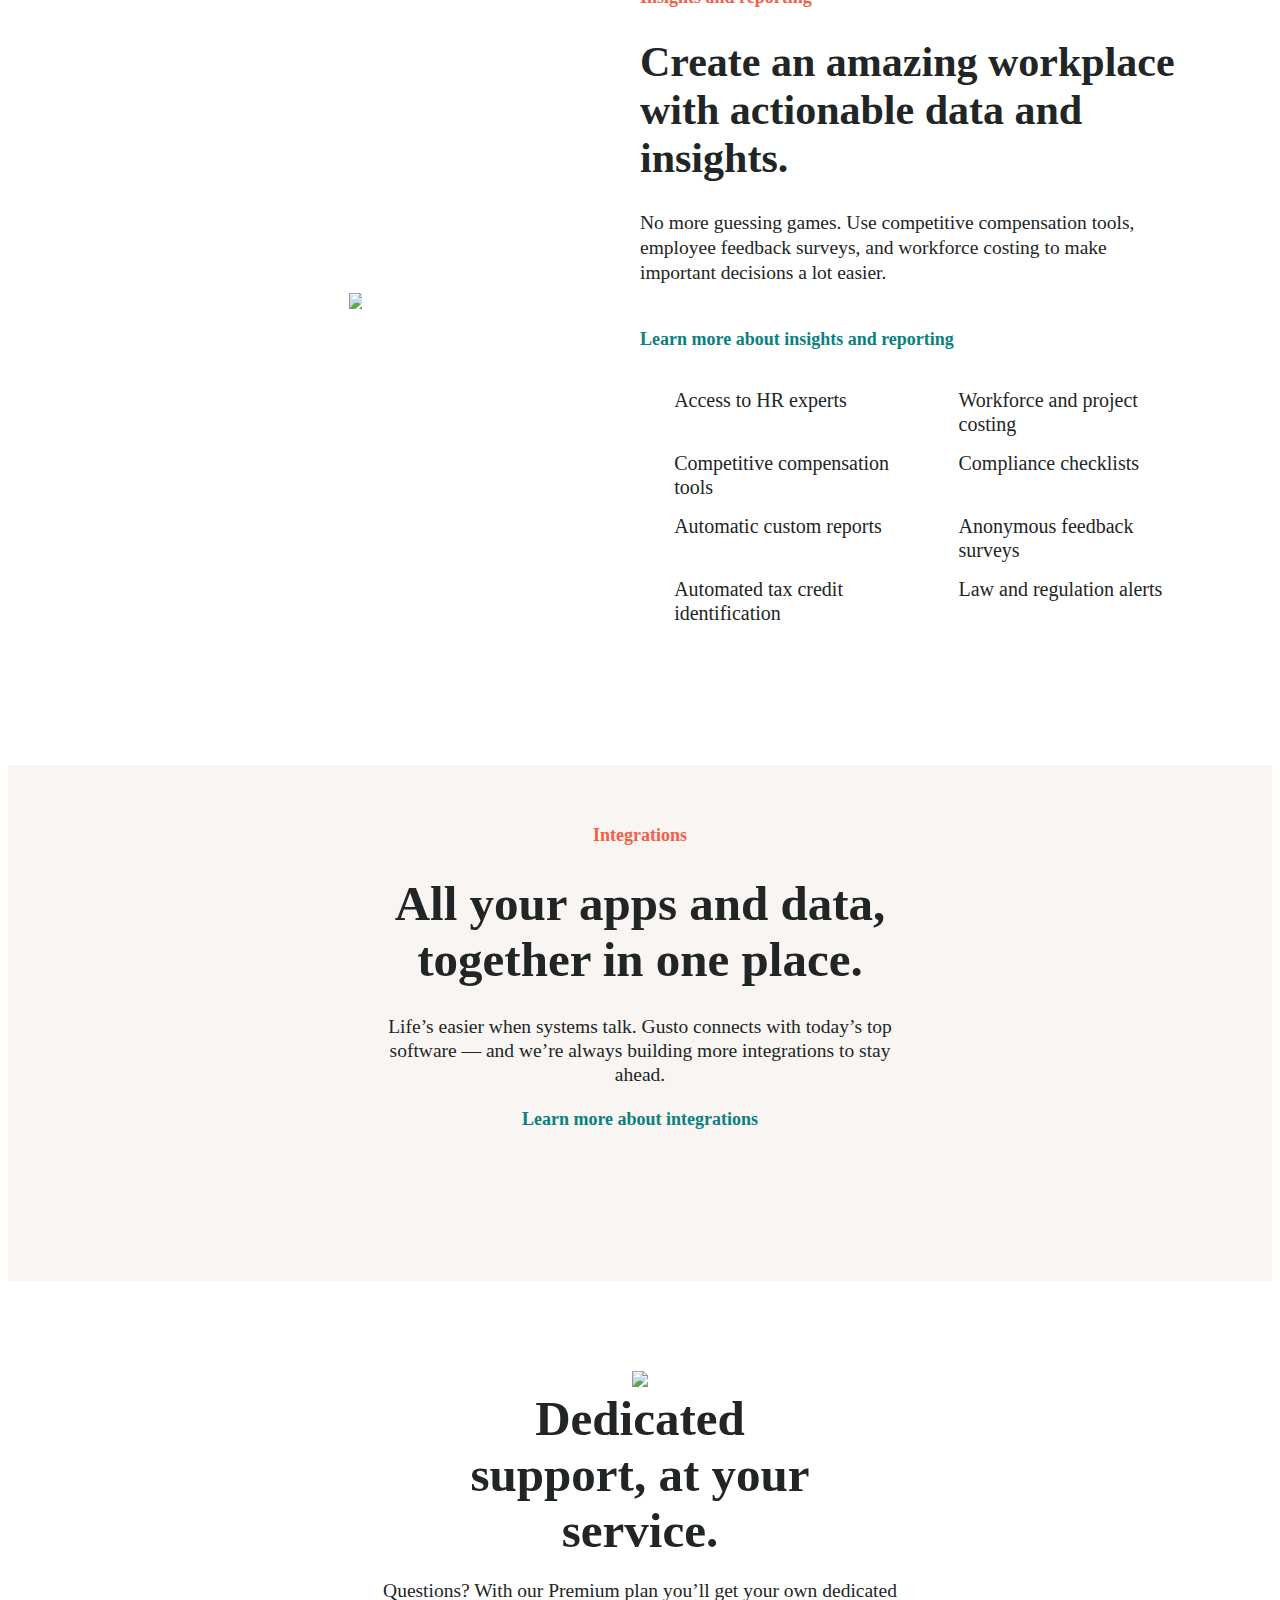
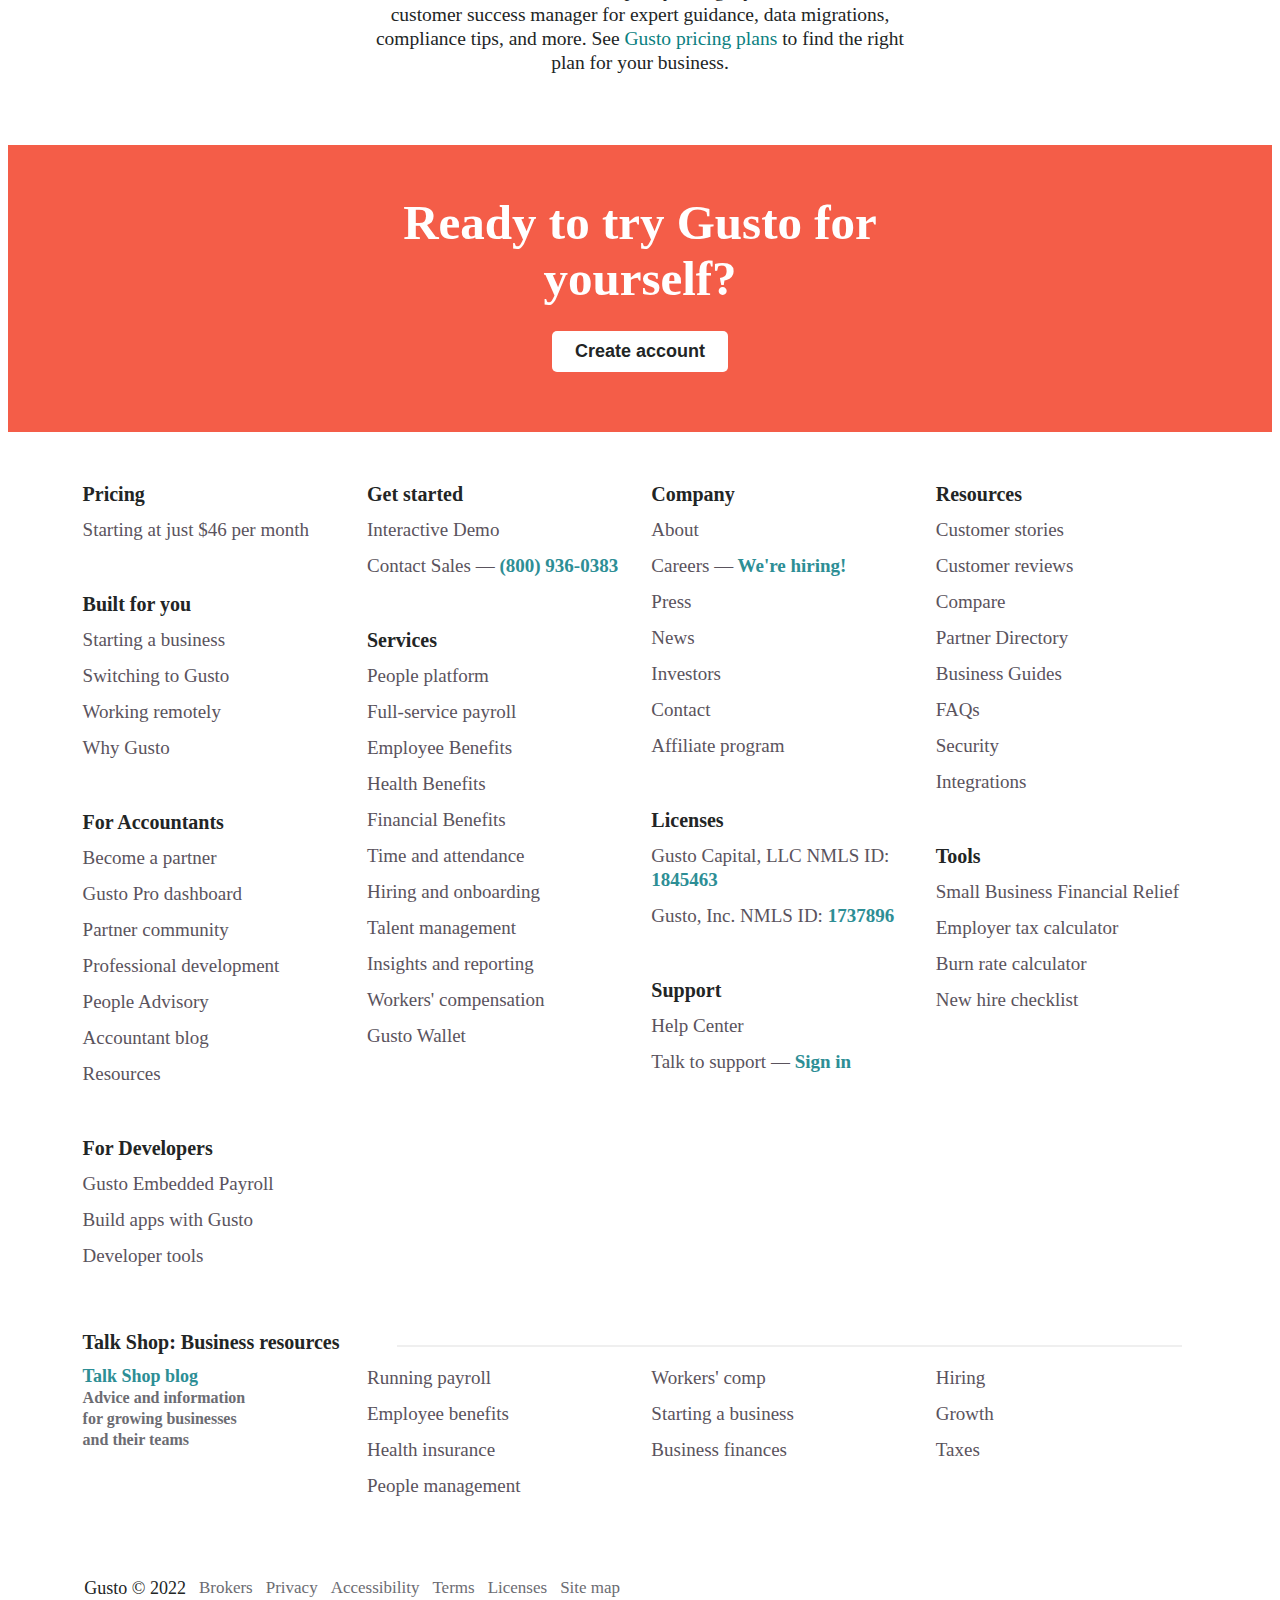
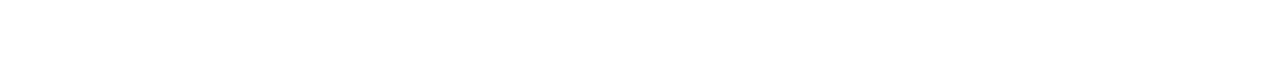
==== commit 4adaf931: "nw" ====
--- a/home.html
+++ b/home.html
@@ -191,7 +191,9 @@
         <div id="seclastt">
          <button id="seclast">Sign in</button></div>
         <div>
-         <button>Create account</button></div> 
+        
+            <button> <a href="create.html"> Create account</a></button>
+        </div> 
      </div>
  </body>
  </html>
@@ -203,7 +205,7 @@
  With Gusto’s easy-to-use platform, you can empower your people<br>
 and push your business forward.
         </p>
-        <button>Create Account</button>
+        <button> <a href="create.html"> Create account</a></button>
     </div>
 
     <div id="secondpart">
@@ -456,7 +458,7 @@
 
     <div id="ninethpart">
         <h2>Ready to try Gusto for yourself?</h2>
-        <button>Create account</button>
+        <button><a href="create.html"> Create account</a></button>
     </div>
 
 
--- a/home.css
+++ b/home.css
@@ -37,7 +37,13 @@
     color: white;
     font-size: large;
   }
-
+  #firstpart>:nth-child(4):hover{
+    background-color: #e63922
+  }
+  #firstpart>:nth-child(4)>a{
+    color: white;
+    text-decoration: none;
+  }
   @media all and (max-width: 764px){
     #firstpart {
         background-image: none;
@@ -597,6 +603,13 @@
     border: none;
     font-weight: bold;
 }
+#ninethpart>button>a{
+    text-decoration: none;
+    color: #222525;
+}
+#ninethpart>button>a:hover{
+    color: #0a8080;
+}
 
 @media all and (max-width: 764px){
     
--- a/navbar.css
+++ b/navbar.css
@@ -83,6 +83,10 @@
   #navbar>:last-child>button:hover{
     background-color: #e63922
   }
+  #navbar>:last-child>button>a{
+    color: white;
+    text-decoration: none;
+  }
   #seclast{
     padding: 12px 20px;
     background-color:#f8f5f2;
--- a/navbar.css
+++ b/navbar.css
@@ -83,6 +83,10 @@
   #navbar>:last-child>button:hover{
     background-color: #e63922
   }
+  #navbar>:last-child>button>a{
+    color: white;
+    text-decoration: none;
+  }
   #seclast{
     padding: 12px 20px;
     background-color:#f8f5f2;
